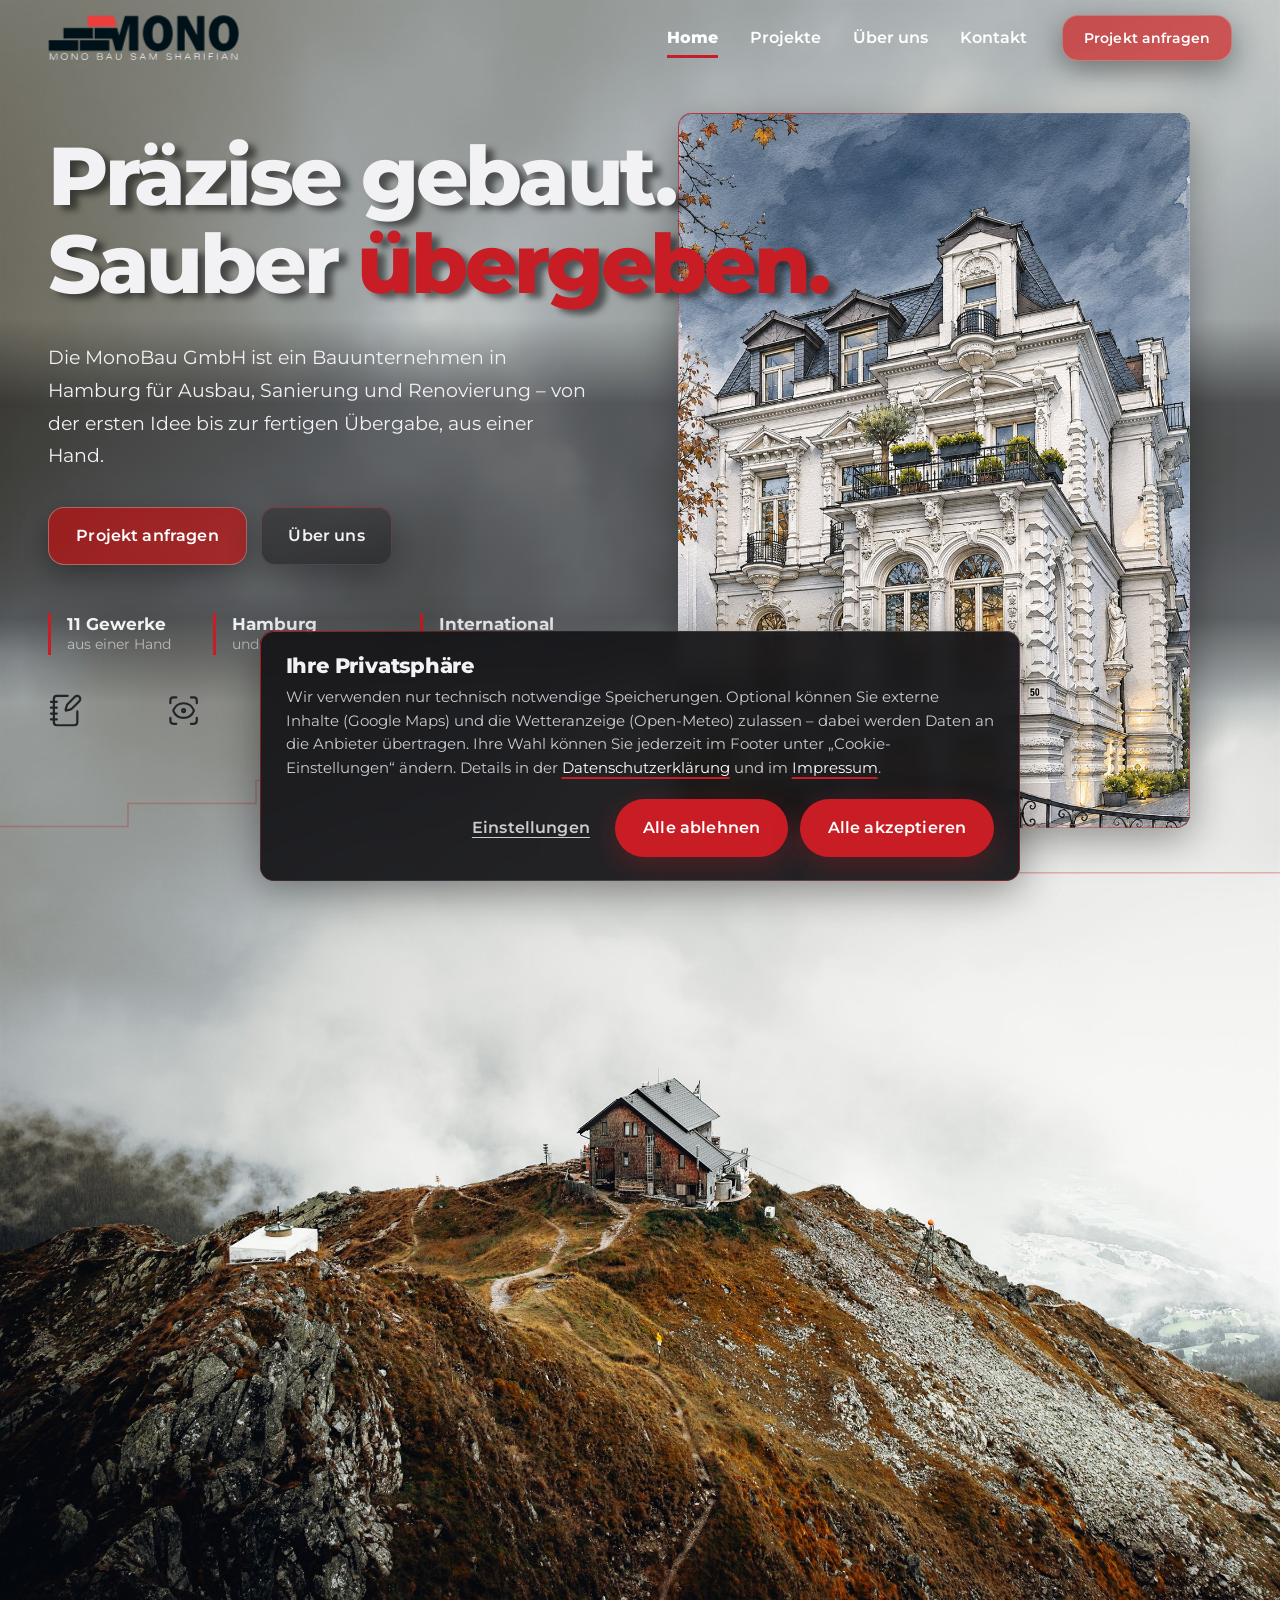
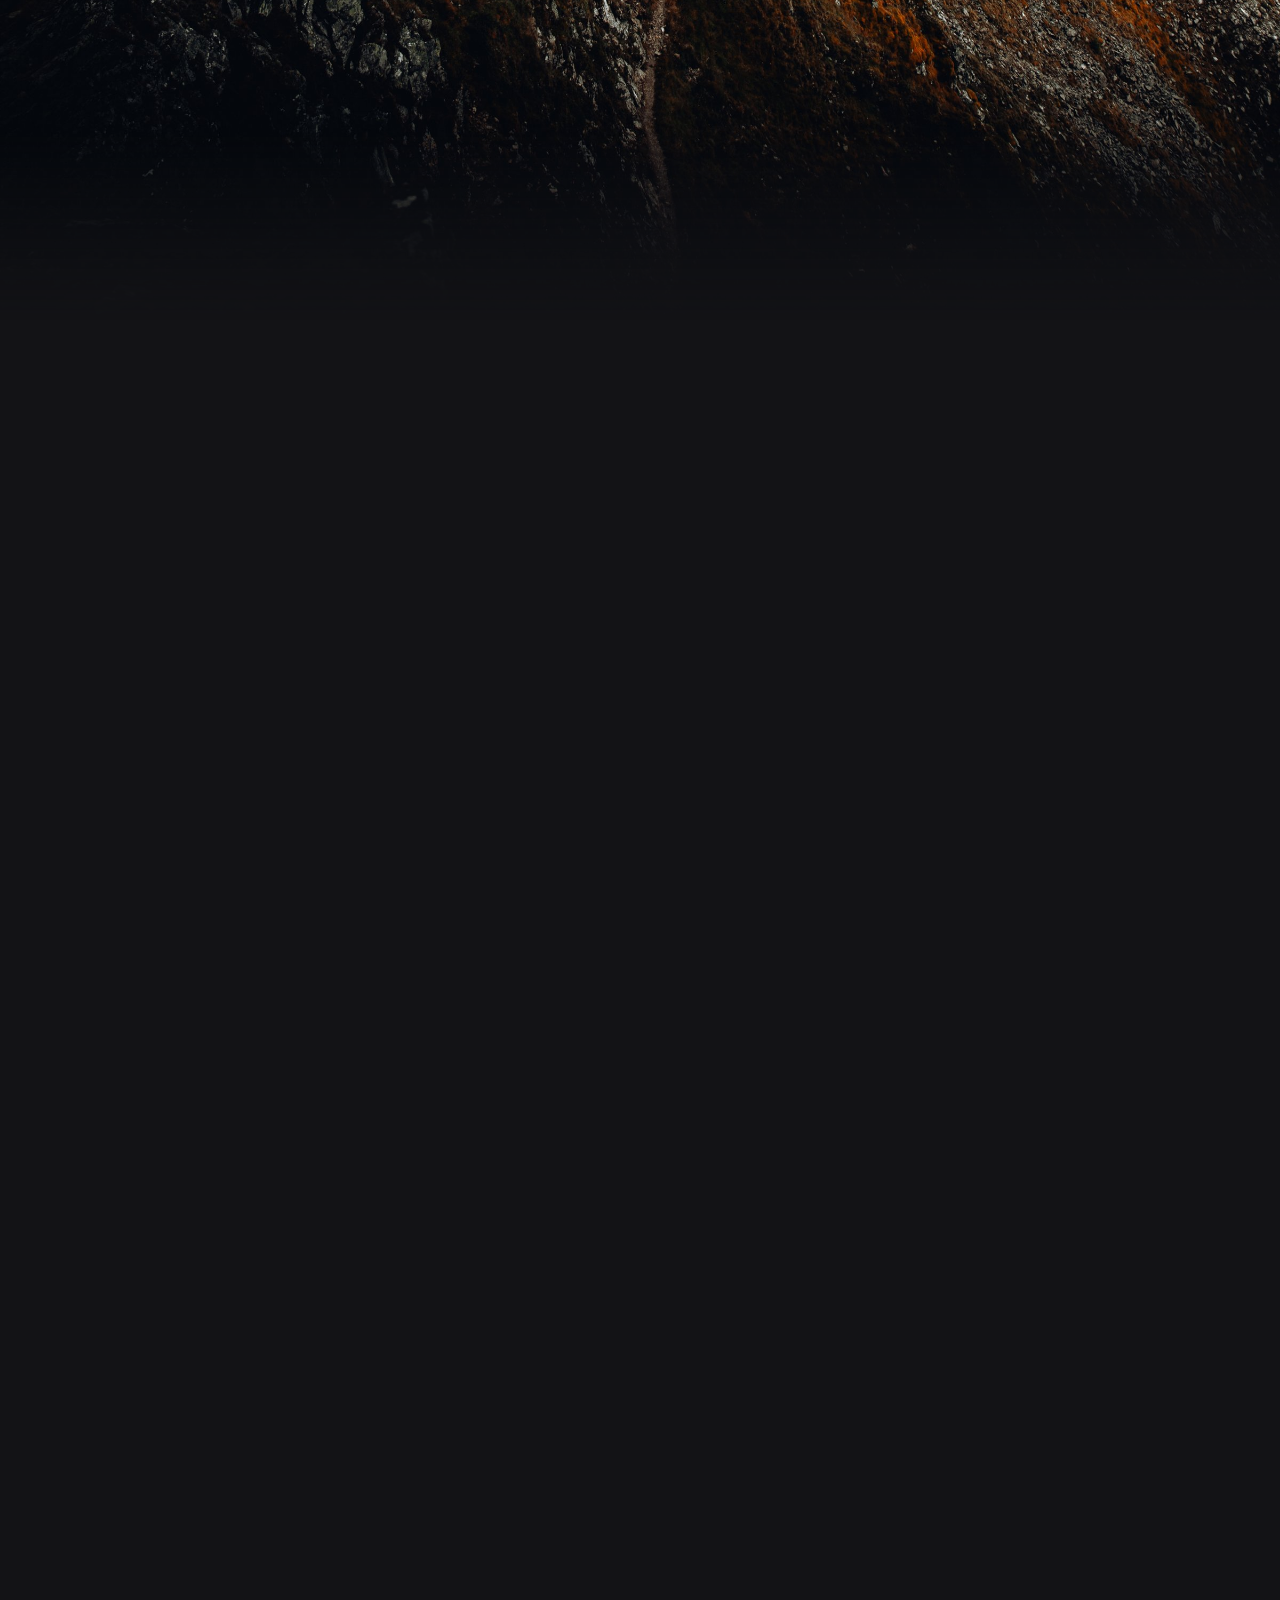
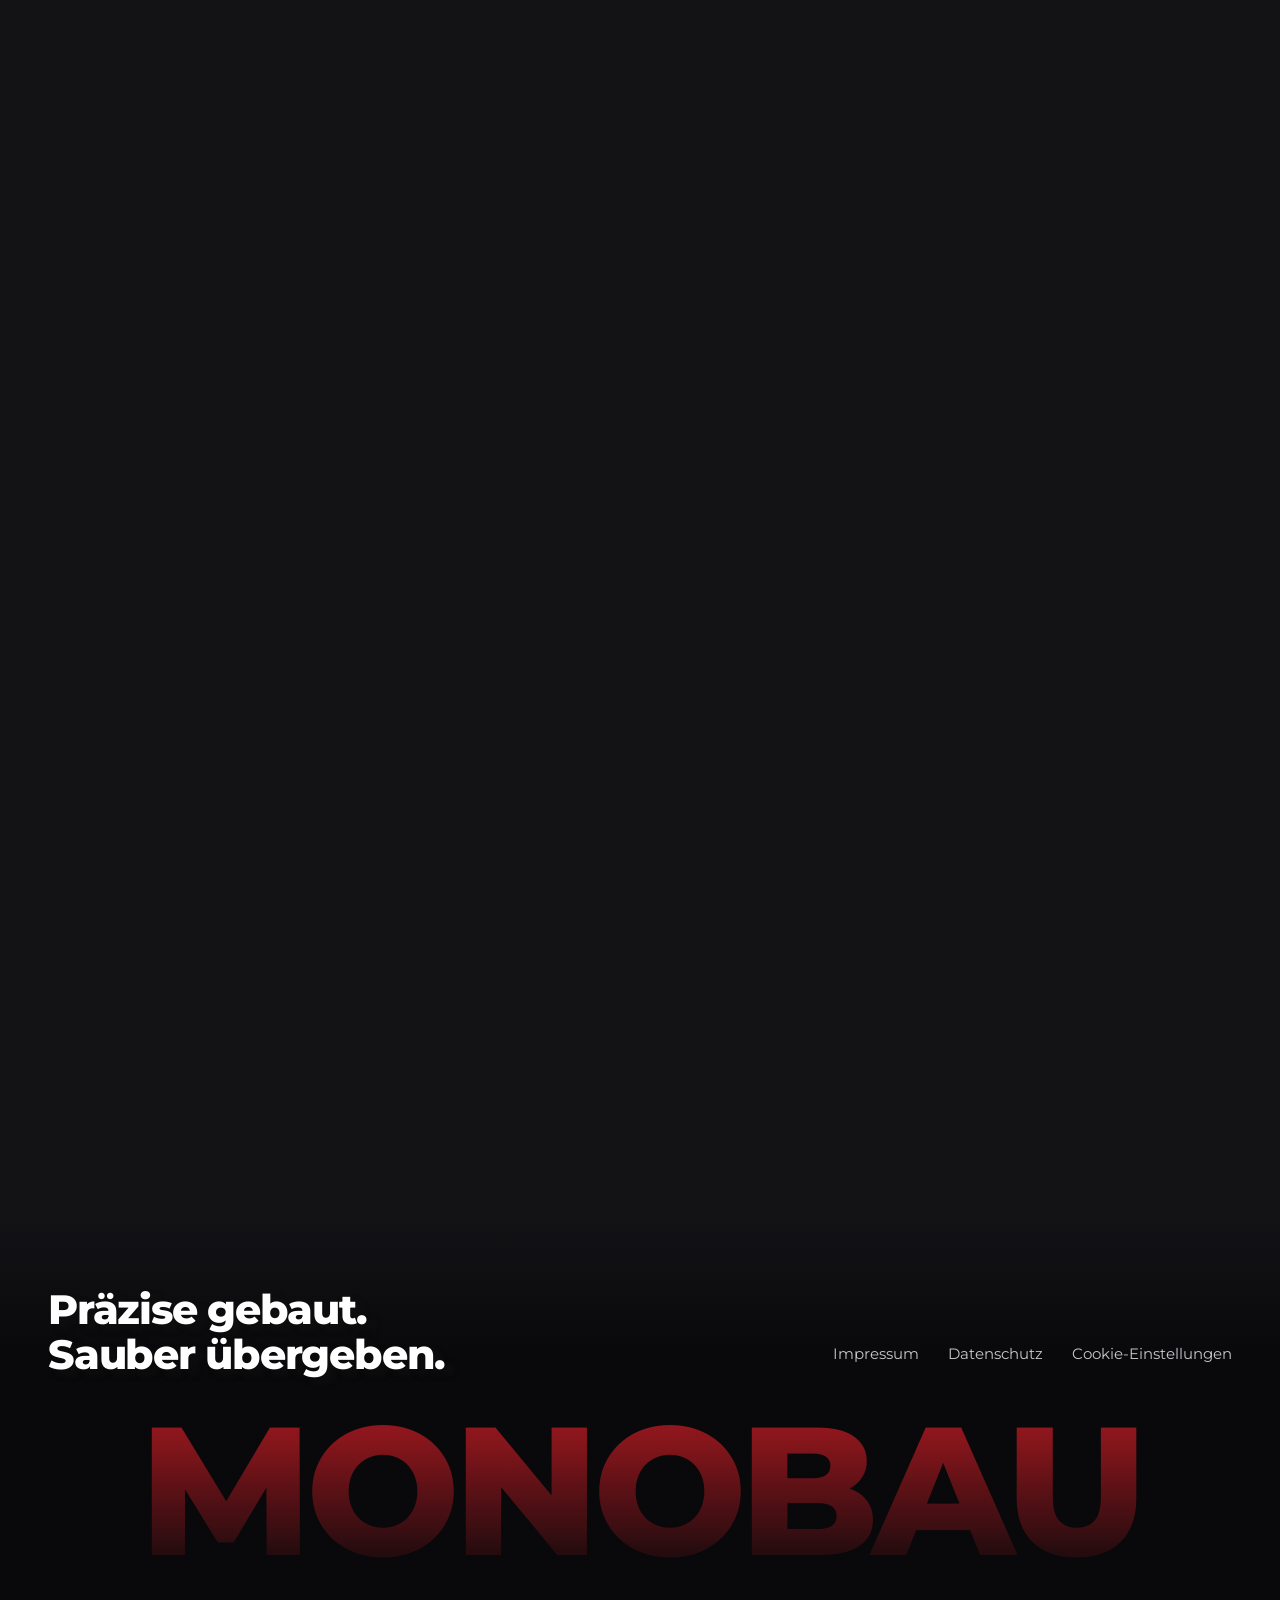
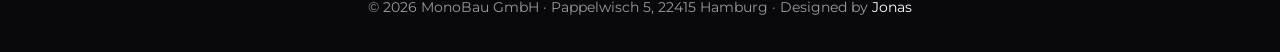
==== index.html @ 2325cc1b "Rebuild as one-page site, Hetzner deployment, working contact form, legal texts - New one-page desig" ====
<!DOCTYPE html>
<html lang="de">

<head>
  <meta charset="UTF-8">
  <meta name="viewport" content="width=device-width, initial-scale=1">
  <meta http-equiv="Content-Security-Policy" content="default-src 'none'; script-src 'self'; style-src 'self'; img-src 'self' data:; font-src 'self'; connect-src 'self' https://api.open-meteo.com; frame-src https://www.google.com https://maps.google.com; form-action 'self'; base-uri 'self'; object-src 'none'; manifest-src 'self'">
  <meta name="referrer" content="strict-origin-when-cross-origin">
  <meta name="color-scheme" content="dark">
  <meta name="theme-color" content="#131316">

  <title>MonoBau GmbH Hamburg – Ausbau, Sanierung &amp; Renovierung</title>
  <meta name="description" content="MonoBau GmbH aus Hamburg: Ausbau, Sanierung und Renovierung aus einer Hand – von der ersten Idee bis zur fertigen Übergabe. Projekte in Hamburg, deutschlandweit und im Ausland.">
  <link rel="canonical" href="https://www.monobau.eu/">
  <meta name="robots" content="index, follow">

  <meta property="og:type" content="website">
  <meta property="og:locale" content="de_DE">
  <meta property="og:site_name" content="MonoBau GmbH">
  <meta property="og:title" content="MonoBau GmbH Hamburg – Präzise gebaut. Sauber übergeben.">
  <meta property="og:description" content="Ausbau, Sanierung und Renovierung in Hamburg und deutschlandweit – aus einer Hand.">
  <meta property="og:url" content="https://www.monobau.eu/">
  <meta property="og:image" content="https://www.monobau.eu/images/og-image.jpg">
  <meta property="og:image:width" content="1200">
  <meta property="og:image:height" content="630">
  <meta property="og:image:alt" content="Berghütte auf einem Grat im Nebel">
  <meta name="twitter:card" content="summary_large_image">

  <link rel="icon" href="favicon.svg" type="image/svg+xml">
  <link rel="apple-touch-icon" href="apple-touch-icon.png">
  <link rel="preload" href="images/background-mountain.jpg" as="image" media="(min-width: 641px)" fetchpriority="high">
  <link rel="preload" href="images/background-mountain-m.jpg" as="image" media="(max-width: 640px)" fetchpriority="high">
  <link rel="preload" href="fonts/montserrat-latin.woff2" as="font" type="font/woff2" crossorigin>
  <link rel="stylesheet" href="style.css?v=20261155">
  <script src="boot.js"></script>

  <script type="application/ld+json">
  {
    "@context": "https://schema.org",
    "@type": "GeneralContractor",
    "name": "MonoBau GmbH",
    "url": "https://www.monobau.eu/",
    "image": "https://www.monobau.eu/images/og-image.jpg",
    "telephone": "+494058969540",
    "email": "info@monobau.eu",
    "legalName": "MonoBau GmbH",
    "founder": { "@type": "Person", "name": "Amir Hossein Sharifian" },
    "address": {
      "@type": "PostalAddress",
      "streetAddress": "Pappelwisch 5",
      "postalCode": "22415",
      "addressLocality": "Hamburg",
      "addressCountry": "DE"
    },
    "areaServed": ["Hamburg", "Deutschland"]
  }
  </script>
</head>

<body id="top">
  <a class="skip-link" href="#inhalt">Zum Inhalt springen</a>

  <div class="background" aria-hidden="true"></div>
  <div class="scroll-progress" aria-hidden="true"><span></span></div>

  <!-- ============ Kopfzeile ============ -->
  <header class="site-header">
    <div class="header-inner">
      <a class="brand" href="#top" aria-label="MonoBau – zum Seitenanfang">
        <svg class="brand-mark" viewBox="0 0 900 217" aria-hidden="true">
          <path class="b-ink" fill-rule="evenodd" d="M509.39 2.2C517.64 1.59 526.45 2.07 534.45 4.27C579.18 16.6 591.73 75.01 581.14 114.64C576.15 133.3 565.74 151.99 548.37 161.72C538.25 167.4 526.87 169.36 515.35 169.7C482.51 170.66 460.91 149.8 450.74 120.31C434.59 73.49 452.33 6.46 509.39 2.2ZM818.38 2.2C827.65 1.54 837.71 2.16 846.56 5.19C887.19 19.05 899.46 71.37 891.29 109.22C886.83 129.87 876.48 150.94 857.37 161.7C847.26 167.39 835.87 169.36 824.36 169.7C792.29 170.64 769.3 150.07 759.8 120.63C747.12 81.33 755.37 22.62 799.12 6.25C805.21 3.97 811.89 2.65 818.38 2.2ZM422.82 4.43C422.82 58.69 422.82 112.96 422.82 167.23C408.62 167.23 394.42 167.23 380.22 167.23C379.14 157.37 380.09 146.89 380.09 136.96C380.09 117.06 380.09 97.15 380.09 77.25C380.09 69.32 380.09 61.39 380.09 53.45C380.09 50.8 380.91 46.4 379.4 44.22C368.11 85.22 356.81 126.23 345.52 167.24C335.84 167.24 326.15 167.24 316.47 167.24C311.23 148.36 305.98 129.48 300.74 110.6C273.13 110.6 245.52 110.6 217.92 110.6C217.92 94.11 217.92 77.62 217.92 61.14C253.19 61.14 288.46 61.14 323.73 61.14C326.96 72.84 330.19 84.54 333.42 96.25C342.42 65.64 351.43 35.03 360.44 4.43C381.23 4.43 402.03 4.43 422.82 4.43ZM698.66 93.91C698.66 64.08 698.66 34.26 698.66 4.43C710.02 4.43 721.39 4.43 732.75 4.43C732.75 58.7 732.75 112.96 732.75 167.23C720.66 167.23 708.57 167.23 696.48 167.23C677.79 132.7 659.1 98.16 640.42 63.63C640.42 98.16 640.42 132.7 640.42 167.23C629.03 167.23 617.65 167.23 606.26 167.23C606.26 113.13 606.26 59.03 606.26 4.93C609.39 3.7 613.67 4.41 617.01 4.41C624.54 4.41 632.07 4.41 639.6 4.41C642.16 4.41 648.37 3.27 650.43 4.88C652.13 6.21 653.17 9.75 654.18 11.64C657.17 17.24 660.21 22.83 663.19 28.43C670.98 43.07 678.89 57.64 686.77 72.23C690.53 79.22 693.69 87.78 698.66 93.91ZM510.94 38.06C499.19 39.74 493.98 51.75 491.7 61.91C490.65 66.6 490.17 71.25 489.73 76.04C487.92 96.03 489.27 136.32 518.18 133.94C529.92 132.98 536.1 120.93 538.24 110.76C539.25 105.96 540.01 101.11 540.2 96.21C541.01 76.11 541.94 33.62 510.94 38.06ZM819.64 38.1C808.35 40.02 802.9 51.48 800.74 61.51C799.7 66.35 799.02 71.09 798.77 76.04C797.78 96.04 797.4 136.49 827.19 133.94C838.84 132.94 845.24 120.94 847.2 110.74C848.11 106.05 848.92 101.39 849.13 96.62C849.31 92.86 849.6 89.09 849.56 85.32C849.35 66.54 846.58 33.5 819.64 38.1ZM210.53 61.14C210.53 77.4 210.53 93.66 210.53 109.93C208.08 111.37 203.92 110.59 201.1 110.59C193.57 110.59 186.04 110.59 178.51 110.59C152.96 110.59 127.41 110.59 101.86 110.59C95 110.59 88.14 110.59 81.29 110.59C78.57 110.59 74.72 111.31 72.34 109.93C72.34 93.66 72.34 77.4 72.34 61.14C118.41 61.14 164.47 61.14 210.53 61.14ZM141.88 117.86C141.88 134.32 141.88 150.78 141.88 167.24C95.81 167.24 49.74 167.24 3.67 167.24C3.67 150.78 3.67 134.32 3.67 117.86C49.74 117.86 95.81 117.86 141.88 117.86ZM287.22 117.85C287.22 134.32 287.22 150.78 287.22 167.25C241.17 167.25 195.12 167.25 149.07 167.25C149.07 150.78 149.07 134.32 149.07 117.85C195.12 117.85 241.17 117.85 287.22 117.85Z" />
          <path class="b-red" fill-rule="evenodd" d="M308.65 5.04C313.07 21.36 317.49 37.67 321.91 53.99C276.51 53.99 231.11 53.99 185.71 53.99C185.71 37.55 185.71 21.11 185.71 4.67C192.69 2.98 207.4 4.33 215.22 4.33C235.79 4.33 256.36 4.33 276.94 4.33C284.33 4.33 291.73 4.33 299.13 4.33C301.98 4.33 306.15 3.54 308.65 5.04Z" />
          <path class="b-sub" fill-rule="evenodd" d="M75.3 178.9C80.85 178.77 86.54 180.21 89.69 185.22C95 193.65 91.81 207.84 81.07 209.97C75.08 211.16 68.35 210.15 64.16 205.49C55.39 195.75 62.49 179.2 75.3 178.9ZM170.51 178.9C175.36 178.77 180.41 179.7 183.76 183.54C190.86 191.67 187.65 207.41 176.5 209.96C170.5 211.33 162.99 210.07 159.09 205C151.35 194.92 157.62 179.25 170.51 178.9ZM411.7 187.89C410.89 187.89 410.08 187.89 409.27 187.89C406.22 178.46 391.3 180.56 392.01 187.79C392.32 190.94 396.24 191.76 398.77 192.09C404.99 192.88 415.95 194.83 412.72 203.9C408.99 214.37 386.01 211.68 388.28 199.94C391.6 198.9 391.49 203.9 393.93 205.74C398.07 208.86 408.02 208.52 409.74 202.63C410.88 198.71 407.34 197.38 404.43 196.4C399.42 194.7 389.14 196.03 389.04 188.21C389.01 186.34 389.24 184.7 390.25 183.09C394.72 175.95 413.58 177.99 411.7 187.89ZM577.87 187.86C577.07 187.86 576.26 187.86 575.46 187.86C574.48 185.34 573.83 183.33 571.06 182.26C567.09 180.72 558.04 181.56 558.2 187.38C558.29 190.72 562.32 191.79 564.98 192.11C571.58 192.92 582.8 194.91 578.78 204.63C574.81 214.22 552.19 211.47 554.48 199.78C555.15 199.78 555.83 199.78 556.5 199.78C558.16 201.43 557.98 204.14 560.18 205.71C563.97 208.4 574.88 208.9 575.96 202.69C577.74 192.49 558.48 198.8 555.75 189.9C555.11 187.79 555.18 185.92 556.06 183.85C559.56 175.59 580.4 177.97 577.87 187.86ZM8.03 179.81C9.59 179.81 11.15 179.81 12.71 179.81C17.01 188.55 21.31 197.29 25.62 206.03C29.92 197.31 34.22 188.59 38.53 179.87C39.87 179.87 41.21 179.87 42.56 179.87C43.26 187.36 42.67 195.18 42.67 202.71C42.67 205.19 43.81 209.35 40.54 209.62C39.04 208.06 39.74 204.76 39.76 202.71C39.79 198.51 41.08 187 39.43 183.75C36.14 187.37 32.6 197.85 30.22 202.72C29.37 204.47 28.49 208.66 26.56 209.5C23.44 210.86 22.1 206.66 21.14 204.61C17.91 197.77 14.66 190.87 11.5 183.97C10.06 185.25 10.84 189.06 10.86 191.01C10.93 196.86 11.93 203.76 10.69 209.46C9.8 209.46 8.92 209.46 8.03 209.46C8.03 199.58 8.03 189.69 8.03 179.81ZM110.04 179.98C115.05 179.29 116.67 182.96 119.38 186.6C124.09 192.92 128.93 200.21 134.54 205.73C134.81 197.11 135.07 188.5 135.34 179.88C136.2 179.88 137.06 179.88 137.92 179.88C137.92 189.64 137.92 199.4 137.92 209.17C133.07 210.75 131.54 206.46 128.94 203.24C123.73 196.79 119.08 189.74 113.56 183.56C113.29 192.2 113.02 200.83 112.75 209.47C111.85 209.47 110.94 209.47 110.04 209.47C110.04 199.64 110.04 189.81 110.04 179.98ZM231.08 180.02C235.26 179.32 246.86 178.74 250.64 180.36C256.31 182.8 256.61 190.36 251.32 193.43C252.42 194.44 253.96 195.05 254.88 196.33C257.73 200.33 256.03 207 251.38 208.78C247.3 210.34 235.15 210.46 231.08 209.17C231.08 199.45 231.08 189.74 231.08 180.02ZM288.64 179.96C292.88 189.7 297.12 199.43 301.37 209.17C297.96 210.99 295.7 202.55 294.52 200.14C289.2 200.14 283.87 200.14 278.55 200.14C277.09 202.8 275.49 210.39 271.69 209.38C271.32 206.97 273.78 203.69 274.78 201.49C278.07 194.32 281.23 187.11 284.6 179.96C285.95 179.96 287.29 179.96 288.64 179.96ZM318.09 179.96C318.89 179.96 319.7 179.96 320.51 179.96C322.25 189.74 315.3 208.46 331.4 207.63C342.89 207.04 340.84 195.45 340.84 186.98C340.84 184.82 340.19 181.51 341.48 179.77C345.28 180.02 343.81 185.98 343.81 189C343.81 196.43 345.25 208.2 335.35 209.99C328.84 211.17 320.68 210.16 318.22 203.12C316.99 199.58 317.8 194.71 317.8 191.01C317.8 187.56 317.13 183.27 318.09 179.96ZM445.56 180.03C449.52 186.35 452.21 194.15 455.16 201.01C456.23 203.48 458.92 206.95 458.47 209.58C454.37 209.72 453.44 203.13 451.61 200.15C446.23 200.15 440.86 200.15 435.48 200.15C434.44 202.74 432.54 210.46 429.02 209.34C428.57 206.9 430.92 203.99 431.86 201.75C433.96 196.72 436.46 191.81 438.74 186.85C439.59 184.99 440.31 181.64 441.9 180.28C442.92 179.41 444.36 179.79 445.56 180.03ZM480.26 179.92C484.42 188.59 488.59 197.26 492.76 205.94C496.97 197.24 501.17 188.54 505.38 179.84C506.91 179.84 508.44 179.84 509.97 179.84C509.97 189.72 509.97 199.59 509.97 209.46C509.08 209.46 508.18 209.46 507.28 209.46C507.01 200.89 506.75 192.31 506.48 183.74C502.44 192.34 498.41 200.94 494.37 209.54C493.43 209.54 492.49 209.54 491.55 209.54C487.22 200.95 482.88 192.35 478.55 183.75C476.86 186.64 478.13 198.75 478.17 202.71C478.2 204.77 478.95 208.04 477.43 209.62C474.18 209.33 475.32 205.17 475.32 202.71C475.32 195.18 474.77 187.41 475.41 179.92C477.03 179.92 478.64 179.92 480.26 179.92ZM600.31 180.12C600.31 184.15 600.31 188.19 600.31 192.22C606.86 192.22 613.41 192.22 619.96 192.22C619.96 188.1 619.96 183.99 619.96 179.87C620.96 179.87 621.96 179.87 622.95 179.87C622.95 189.75 622.95 199.64 622.95 209.52C622.17 209.52 621.39 209.52 620.6 209.52C618.79 207 620.3 198.69 619.75 195.16C613.39 195.16 607.02 195.16 600.66 195.16C599.78 198.42 601.54 207.71 599.43 209.57C596.42 209.59 597.46 205.21 597.46 203.12C597.46 199.26 596.56 183.07 597.49 180.58C597.94 179.38 599.46 179.93 600.31 180.12ZM653.32 179.83C654.39 179.83 655.47 179.83 656.54 179.83C660.24 186.56 663.13 193.94 666.19 200.97C667.28 203.49 669.87 206.84 669.5 209.57C665.31 209.78 664.66 203.01 662.6 200.15C657.22 200.15 651.84 200.15 646.46 200.15C645.62 202.7 643.45 210.7 640 209.26C639.61 206.86 641.96 204 642.88 201.79C645.17 196.26 649.86 184.13 653.32 179.83ZM707.76 195.45C711.29 197.83 712.66 205.32 711.81 209.52C711 209.52 710.2 209.52 709.39 209.52C707.99 206.38 709.18 202.24 707.73 199.32C706.13 196.11 693.08 196.26 690.03 197.26C689.18 200.31 691.71 209.26 687.61 209.62C686.03 208.03 686.79 204.43 686.79 202.31C686.79 196.91 685.58 184.68 687.04 180.12C689.55 179.19 692.98 179.74 695.67 179.74C701.94 179.74 711.2 178.88 711.81 187.38C712.15 192.13 709.1 192.35 707.76 195.45ZM733.57 180.01C733.57 189.82 733.57 199.63 733.57 209.44C732.55 209.44 731.52 209.44 730.5 209.44C730.5 199.63 730.5 189.82 730.5 180.01C731.52 180.01 732.55 180.01 733.57 180.01ZM775.39 180.52C775.07 183.04 772.79 182.39 770.71 182.39C766 182.39 760.81 181.79 756.19 182.65C756.19 185.98 756.19 189.3 756.19 192.63C761.84 192.89 767.49 193.15 773.14 193.41C773.14 194.09 773.14 194.77 773.14 195.45C767.52 195.72 761.91 195.99 756.29 196.26C755.59 199.92 757.73 206.51 755.48 209.49C754.71 209.49 753.94 209.49 753.16 209.49C753.16 199.7 753.16 189.91 753.16 180.12C758.25 178.92 764.27 179.74 769.5 179.74C771.41 179.74 773.89 179.24 775.39 180.52ZM792.96 179.85C793.96 179.85 794.97 179.85 795.97 179.85C795.97 189.73 795.97 199.61 795.97 209.5C794.97 209.5 793.96 209.5 792.96 209.5C792.96 199.61 792.96 189.73 792.96 179.85ZM829.61 180.09C832.93 186.99 836.12 194.01 839.16 201.04C840.21 203.48 842.86 206.88 842.51 209.5C838.64 210 837.13 203.07 835.66 200.15C830.28 200.15 824.9 200.15 819.52 200.15C818.51 202.78 816.51 210.24 813.07 209.41C812.52 207.09 814.74 204.07 815.74 201.95C818.42 196.29 820.83 190.44 823.62 184.84C825.18 181.74 825.39 179.06 829.61 180.09ZM883.66 205.38C885.35 202.83 884.17 189.54 884.17 185.77C884.17 183.11 883.12 179.19 886.89 180.07C888.36 184.66 887.17 196.53 887.17 201.9C887.17 204.25 887.78 207.53 886.56 209.57C882.38 209.91 880.85 206.61 878.59 203.58C875.21 199.04 871.5 194.73 868.15 190.15C866.77 188.26 865.05 185.1 863.09 183.96C862.02 185.06 862.54 187.74 862.54 189.4C862.54 194.11 862.54 198.81 862.54 203.52C862.54 205.57 863.52 210.14 860.26 209.44C858.99 207.68 859.64 204.44 859.64 202.31C859.64 197.45 858.46 183.93 859.94 180.12C864.3 178.73 865.75 182.88 868.14 185.74C873.46 192.1 877.93 199.4 883.66 205.38ZM75.31 181.76C58.51 182.74 60.25 208.99 77.24 207.63C93.97 206.29 92.81 180.73 75.31 181.76ZM170.51 181.76C153.77 182.79 155.51 208.86 172.45 207.63C189.17 206.42 188.15 180.68 170.51 181.76ZM234.16 192.18C238.88 192.36 252.03 194.67 252.02 187.38C252.02 180.6 238.69 182.03 234.16 182.56C234.16 185.76 234.16 188.97 234.16 192.18ZM689.8 193.79C694.8 194.92 708.83 195.73 708.83 188.19C708.82 180.56 694.88 181.97 689.8 182.54C689.8 186.29 689.8 190.04 689.8 193.79ZM286.62 182.93C284.47 187.6 282.32 192.28 280.17 196.95C281.91 197.61 291.76 197.63 293.04 196.66C290.9 192.08 288.76 187.51 286.62 182.93ZM443.55 182.9C441.49 187.67 439.43 192.43 437.37 197.2C441.58 197.2 445.79 197.2 450 197.2C447.85 192.43 445.7 187.67 443.55 182.9ZM654.53 182.93C652.49 187.68 650.45 192.43 648.42 197.19C652.63 197.19 656.84 197.19 661.05 197.19C660.77 194.79 656.36 184.18 654.53 182.93ZM834.04 196.86C831.88 192.22 829.72 187.58 827.56 182.94C825.41 187.52 823.27 192.09 821.13 196.66C822.62 197.67 832.19 197.63 834.04 196.86ZM234.14 206.73C239.14 207.15 252.8 209.12 253.03 201.5C253.29 193.21 239.71 194.17 234.14 195.45C234.14 199.21 234.14 202.97 234.14 206.73Z" />
        </svg>
      </a>

      <nav class="nav" id="nav" aria-label="Hauptnavigation">
        <ul>
          <li><a href="#top"><svg xmlns="http://www.w3.org/2000/svg" class="nav-ico" width="24" height="24" viewBox="0 0 24 24" fill="none" aria-hidden="true"><path d="M12 17V13" stroke="currentColor" stroke-width="1.5" stroke-linecap="round" stroke-linejoin="round"></path><path d="M2 8L11.7317 3.13416C11.9006 3.04971 12.0994 3.0497 12.2683 3.13416L22 8" stroke="currentColor" stroke-width="1.5" stroke-linecap="round" stroke-linejoin="round"></path><path d="M20 11V19C20 20.1046 19.1046 21 18 21H6C4.89543 21 4 20.1046 4 19V11" stroke="currentColor" stroke-width="1.5" stroke-linecap="round" stroke-linejoin="round"></path></svg><span class="nav-label">Home</span></a></li>
          <li><a href="#projekte"><svg xmlns="http://www.w3.org/2000/svg" class="nav-ico" width="24" height="24" viewBox="0 0 24 24" fill="none" aria-hidden="true"><path d="M8 7H4C2.89543 7 2 7.89543 2 9V19C2 20.1046 2.89543 21 4 21H20C21.1046 21 22 20.1046 22 19V9C22 7.89543 21.1046 7 20 7H16M8 7V3.6C8 3.26863 8.26863 3 8.6 3H15.4C15.7314 3 16 3.26863 16 3.6V7M8 7H16" stroke="currentColor" stroke-width="1.5"></path></svg><span class="nav-label">Projekte</span></a></li>
          <li><a href="#ueber-uns"><svg xmlns="http://www.w3.org/2000/svg" class="nav-ico" width="24" height="24" viewBox="0 0 24 24" fill="none" aria-hidden="true"><path d="M7 18V17C7 14.2386 9.23858 12 12 12V12C14.7614 12 17 14.2386 17 17V18" stroke="currentColor" stroke-width="1.5" stroke-linecap="round"></path><path d="M12 12C13.6569 12 15 10.6569 15 9C15 7.34315 13.6569 6 12 6C10.3431 6 9 7.34315 9 9C9 10.6569 10.3431 12 12 12Z" stroke="currentColor" stroke-width="1.5" stroke-linecap="round" stroke-linejoin="round"></path><path d="M21 3.6V20.4C21 20.7314 20.7314 21 20.4 21H3.6C3.26863 21 3 20.7314 3 20.4V3.6C3 3.26863 3.26863 3 3.6 3H20.4C20.7314 3 21 3.26863 21 3.6Z" stroke="currentColor" stroke-width="1.5" stroke-linecap="round" stroke-linejoin="round"></path></svg><span class="nav-label">Über uns</span></a></li>
          <li><a href="#kontakt"><svg xmlns="http://www.w3.org/2000/svg" class="nav-ico" width="24" height="24" viewBox="0 0 24 24" fill="none" aria-hidden="true"><path d="M9 9L13.5 12L18 9" stroke="currentColor" stroke-width="1.5" stroke-linecap="round" stroke-linejoin="round"></path><path d="M3 13.5H5" stroke="currentColor" stroke-width="1.5" stroke-linecap="round" stroke-linejoin="round"></path><path d="M1 10.5H5" stroke="currentColor" stroke-width="1.5" stroke-linecap="round" stroke-linejoin="round"></path><path d="M5 7.5V7C5 5.89543 5.89543 5 7 5H20C21.1046 5 22 5.89543 22 7V17C22 18.1046 21.1046 19 20 19H7C5.89543 19 5 18.1046 5 17V16.5" stroke="currentColor" stroke-width="1.5" stroke-linecap="round"></path></svg><span class="nav-label">Kontakt</span></a></li>
        </ul>
        <a class="btn btn-red-glass glass nav-cta" href="#kontakt">Projekt anfragen</a>
      </nav>

      <button class="nav-toggle" type="button" aria-expanded="false" aria-controls="nav" aria-label="Menü öffnen">
        <span></span><span></span><span></span>
      </button>
    </div>
  </header>

  <main id="inhalt">

    <!-- ============ Hero ============ -->
    <section class="hero" aria-labelledby="hero-title">
      <div class="container hero-grid">
        <div class="hero-copy">
          <h1 id="hero-title">
            <span class="h-line"><span class="h-word">Präzise gebaut.</span></span>
            <span class="h-line"><span class="h-word">Sauber <em>übergeben.</em></span></span>
          </h1>
          <div class="hero-sub">
          <p class="hero-lead">
            Die MonoBau GmbH ist ein Bauunternehmen in Hamburg für Ausbau, Sanierung und Renovierung –
            von der ersten Idee bis zur fertigen Übergabe, aus einer Hand.
          </p>
          <div class="hero-actions">
            <a class="btn btn-red-glass btn-rect glass" href="#kontakt">Projekt anfragen</a>
            <a class="btn btn-box glass" href="#ueber-uns">Über uns</a>
          </div>
          <div class="hero-meta">
          <ul class="hero-facts">
            <li><strong>11 Gewerke</strong><span>aus einer Hand</span></li>
            <li><strong>Hamburg</strong><span>und deutschlandweit</span></li>
            <li><strong>International</strong><span>auch im Ausland</span></li>
          </ul>
          <ul class="hero-icons" aria-hidden="true">
            <li><svg xmlns="http://www.w3.org/2000/svg" width="24" height="24" viewBox="0 0 24 24" fill="none" stroke="currentColor" stroke-width="2" stroke-linecap="round" stroke-linejoin="round"><path d="M13.4 2H6a2 2 0 0 0-2 2v16a2 2 0 0 0 2 2h12a2 2 0 0 0 2-2v-7.4"/><path d="M2 6h4"/><path d="M2 10h4"/><path d="M2 14h4"/><path d="M2 18h4"/><path d="M21.378 5.626a1 1 0 1 0-3.004-3.004l-5.01 5.012a2 2 0 0 0-.506.854l-.837 2.87a.5.5 0 0 0 .62.62l2.87-.837a2 2 0 0 0 .854-.506z"/></svg></li>
            <li><svg xmlns="http://www.w3.org/2000/svg" width="24" height="24" viewBox="0 0 24 24" fill="none" stroke="currentColor" stroke-width="2" stroke-linecap="round" stroke-linejoin="round"><path d="M3 7V5a2 2 0 0 1 2-2h2"/><path d="M17 3h2a2 2 0 0 1 2 2v2"/><path d="M21 17v2a2 2 0 0 1-2 2h-2"/><path d="M7 21H5a2 2 0 0 1-2-2v-2"/><circle cx="12" cy="12" r="1"/><path d="M18.944 12.33a1 1 0 0 0 0-.66 7.5 7.5 0 0 0-13.888 0 1 1 0 0 0 0 .66 7.5 7.5 0 0 0 13.888 0"/></svg></li>
            <li><svg xmlns="http://www.w3.org/2000/svg" width="24" height="24" viewBox="0 0 24 24" fill="none" stroke="currentColor" stroke-width="2" stroke-linecap="round" stroke-linejoin="round"><path d="M 19 3 L 5 3"/><path d="M 21 13 L 21 5"/><path d="M 21 5 A2 2 0 0 0 19 3"/><path d="M 3 19 A2 2 0 0 0 5 21"/><path d="M 3 5 L 3 19"/><path d="M 5 3 A2 2 0 0 0 3 5"/><path d="m16 19 2 2 4-4"/><path d="M16 2v3"/><path d="M3 9h18"/><path d="M5 21 L12.5 21"/><path d="M8 2v3"/></svg></li>
            <li><svg xmlns="http://www.w3.org/2000/svg" width="24" height="24" viewBox="0 0 24 24" fill="none" stroke="currentColor" stroke-width="2" stroke-linecap="round" stroke-linejoin="round"><path d="M17 21v-1a2 2 0 00-2-2H9a2 2 0 00-2 2v1"/><path d="M19 10h1a2 2 0 012 2v1"/><path d="M5 10H4a2 2 0 00-2 2v1"/><circle cx="12" cy="11" r="3"/><circle cx="18" cy="4" r="2"/><circle cx="6" cy="4" r="2"/></svg></li>
            <li><svg xmlns="http://www.w3.org/2000/svg" width="24" height="24" viewBox="0 0 24 24" fill="none" stroke="currentColor" stroke-width="2" stroke-linecap="round" stroke-linejoin="round"><path d="M15 15.003a1 1 0 0 1 1.517-.859l4.997 2.997a1 1 0 0 1 0 1.718l-4.997 2.997a1 1 0 0 1-1.517-.86z"/><path d="M21 12.17V5a2 2 0 0 0-2-2H5a2 2 0 0 0-2 2v14a2 2 0 0 0 2 2h6"/><path d="m6 21 5-5"/><circle cx="9" cy="9" r="2"/></svg></li>
          </ul>
          </div>
          </div>
          <!-- Handy/Tablet: Das Ablauf-Kaestchen wird per Skript hierher verschoben -->
          <div class="hero-flow-slot" id="hero-flow-slot"></div>
        </div>
      </div>

      <figure class="hero-photo glass">
        <picture>
        <source media="(max-width: 960px)" srcset="[data-uri]">
        <img src="images/hero-aquarell.jpg" width="901" height="1640" fetchpriority="high" decoding="async"
          alt="Aquarell einer Villa mit weißer Stuckfassade im Abendlicht, mit Balkon, Rundbogenfenstern, Schmiedetor und Herbstlaub">
        </picture>
      </figure>
      <!-- Bauprofil: Treppe des Logos als gezeichnete Linie -->
      <svg class="hero-profile" viewBox="0 0 1600 200" preserveAspectRatio="none" aria-hidden="true">
        <path class="profile-base" vector-effect="non-scaling-stroke" pathLength="100"
          d="M 0,100 L 160,100 L 160,60 L 320,60 L 320,20 L 480,20 L 530,180 L 580,20 L 660,20 L 660,180 L 1600,180" />
        <path class="profile-pulse" vector-effect="non-scaling-stroke" pathLength="100"
          d="M 0,100 L 160,100 L 160,60 L 320,60 L 320,20 L 480,20 L 530,180 L 580,20 L 660,20 L 660,180 L 1600,180" />
      </svg>
    </section>

    <!-- ============ Ablauf: Schritte erscheinen nacheinander ============ -->
    <section class="section ablauf" id="ablauf" aria-labelledby="ablauf-title">
      <div class="container">
        <h2 id="ablauf-title" class="sr-only">Unser Ablauf – vom ersten Stein bis zur Übergabe</h2>
        <div class="flow reveal" id="flow" role="group" aria-labelledby="ablauf-title">
          <ol class="flow-list" id="flow-list">
          <li class="flow-card glass"><h3>Planung und Gestaltung</h3><p>Individuelle Konzepte, exakt abgestimmt auf Ihre Wünsche.</p></li>
          <li class="flow-card glass"><h3>Genehmigungen und Formalitäten</h3><p>Wir übernehmen die komplette behördliche Abwicklung.</p></li>
          <li class="flow-card glass"><h3>Materialauswahl</h3><p>Hochwertige Materialien für nachhaltige Ergebnisse.</p></li>
          <li class="flow-card glass"><h3>Rohbau und Fundament</h3><p>Stabile Grundlagen für langlebige Bauwerke.</p></li>
          <li class="flow-card glass"><h3>Abdichtung</h3><p>Zuverlässiger Schutz vor Feuchtigkeit und Witterung.</p></li>
          <li class="flow-card glass"><h3>Dämmung</h3><p>Optimale Energieeffizienz für Ihr Zuhause.</p></li>
          <li class="flow-card glass"><h3>Fenster und Türen</h3><p>Präzise Montage für Sicherheit und Komfort.</p></li>
          <li class="flow-card glass"><h3>Elektrik und Sanitär</h3><p>Fachgerechte Installation nach aktuellen Standards.</p></li>
          <li class="flow-card glass"><h3>Heizung und Lüftung</h3><p>Effiziente Systeme für ein angenehmes Raumklima.</p></li>
          <li class="flow-card glass"><h3>Innenausbau</h3><p>Detailverliebte Umsetzung bis ins letzte Detail.</p></li>
          <li class="flow-card glass"><h3>Fassadengestaltung</h3><p>Eine Außenhülle, die zum Gebäude und zu Ihren Vorstellungen passt.</p></li>
          <li class="flow-card glass"><h3>Überwachung und Durchführung</h3><p>Sorgfältige Baubegleitung von Anfang bis Ende.</p></li>
          <li class="flow-card glass"><h3>Qualitätskontrolle</h3><p>Strenge Prüfung für höchste Ausführungsqualität.</p></li>
          <li class="flow-card glass"><h3>Übergabe und Nachbetreuung</h3><p>Gemeinsame Abnahme – und ein Ansprechpartner, auch danach.</p></li>
          </ol>
        </div>
      </div>
    </section>
    <!-- ============ Projekte: Galerie-Kästchen ============ -->
    <section class="section projekte" id="projekte" aria-labelledby="projekte-title">
      <div class="container projekte-grid">
        <div class="projekte-copy">
          <h2 id="projekte-title" class="reveal">Zuhause in Hamburg.<br>Unterwegs überall.</h2>
          <div class="scope reveal glass">
            <h3>Projekte deutschlandweit</h3>
            <p>Wir realisieren Bau- und Sanierungsprojekte in ganz Deutschland – zuverlässig, termingerecht und mit der gewohnten MonoBau-Qualität.</p>
          </div>
          <div class="scope reveal glass">
            <h3>Projekte im Ausland</h3>
            <p>Auch über die deutschen Landesgrenzen hinaus setzen wir anspruchsvolle Bauvorhaben für unsere internationalen Kunden um.</p>
          </div>
        </div>

        <div class="slider glass reveal" id="slider" role="region" aria-roledescription="Karussell" aria-label="Projektbilder">
          <div class="slides" id="slides">
          <figure class="slide is-active is-portrait" role="group" aria-roledescription="Bild" aria-label="1 von 12">
            <img src="projects/slides/hallerstrasse-01.jpg" data-src="projects/slides/hallerstrasse-01.jpg" width="720" height="1080" alt="Projekt Hallerstraße, Hamburg" decoding="async">
            <figcaption class="slide-cap glass">Hallerstraße, Hamburg</figcaption>
          </figure>
          <figure class="slide is-portrait" role="group" aria-roledescription="Bild" aria-label="2 von 12" aria-hidden="true">
            <img data-src="projects/slides/hallerstrasse-02.jpg" width="720" height="1080" alt="Projekt Hallerstraße, Hamburg" decoding="async">
            <figcaption class="slide-cap glass">Hallerstraße, Hamburg</figcaption>
          </figure>
          <figure class="slide" role="group" aria-roledescription="Bild" aria-label="3 von 12" aria-hidden="true">
            <img data-src="projects/slides/hallerstrasse-03.jpg" width="1120" height="745" alt="Projekt Hallerstraße, Hamburg" decoding="async">
            <figcaption class="slide-cap glass">Hallerstraße, Hamburg</figcaption>
          </figure>
          <figure class="slide" role="group" aria-roledescription="Bild" aria-label="4 von 12" aria-hidden="true">
            <img data-src="projects/slides/hallerstrasse-04.jpg" width="1120" height="747" alt="Projekt Hallerstraße, Hamburg" decoding="async">
            <figcaption class="slide-cap glass">Hallerstraße, Hamburg</figcaption>
          </figure>
          <figure class="slide" role="group" aria-roledescription="Bild" aria-label="5 von 12" aria-hidden="true">
            <img data-src="projects/slides/hallerstrasse-05.jpg" width="1120" height="747" alt="Projekt Hallerstraße, Hamburg" decoding="async">
            <figcaption class="slide-cap glass">Hallerstraße, Hamburg</figcaption>
          </figure>
          <figure class="slide is-portrait" role="group" aria-roledescription="Bild" aria-label="6 von 12" aria-hidden="true">
            <img data-src="projects/slides/hallerstrasse-06.jpg" width="720" height="1080" alt="Projekt Hallerstraße, Hamburg" decoding="async">
            <figcaption class="slide-cap glass">Hallerstraße, Hamburg</figcaption>
          </figure>
          <figure class="slide is-portrait" role="group" aria-roledescription="Bild" aria-label="7 von 12" aria-hidden="true">
            <img data-src="projects/slides/hallerstrasse-08.jpg" width="720" height="1080" alt="Projekt Hallerstraße, Hamburg" decoding="async">
            <figcaption class="slide-cap glass">Hallerstraße, Hamburg</figcaption>
          </figure>
          <figure class="slide" role="group" aria-roledescription="Bild" aria-label="8 von 12" aria-hidden="true">
            <img data-src="projects/slides/hallerstrasse-09.jpg" width="1120" height="747" alt="Projekt Hallerstraße, Hamburg" decoding="async">
            <figcaption class="slide-cap glass">Hallerstraße, Hamburg</figcaption>
          </figure>
          <figure class="slide" role="group" aria-roledescription="Bild" aria-label="9 von 12" aria-hidden="true">
            <img data-src="projects/slides/langenhorn-03.jpg" width="1120" height="747" alt="Projekt Langenhorner Chaussee, Hamburg" decoding="async">
            <figcaption class="slide-cap glass">Langenhorner Chaussee, Hamburg</figcaption>
          </figure>
          <figure class="slide" role="group" aria-roledescription="Bild" aria-label="10 von 12" aria-hidden="true">
            <img data-src="projects/slides/langenhorn-01.jpg" width="1120" height="747" alt="Projekt Langenhorner Chaussee, Hamburg" decoding="async">
            <figcaption class="slide-cap glass">Langenhorner Chaussee, Hamburg</figcaption>
          </figure>
          <figure class="slide" role="group" aria-roledescription="Bild" aria-label="11 von 12" aria-hidden="true">
            <img data-src="projects/slides/langenhorn-02.jpg" width="1120" height="747" alt="Projekt Langenhorner Chaussee, Hamburg" decoding="async">
            <figcaption class="slide-cap glass">Langenhorner Chaussee, Hamburg</figcaption>
          </figure>
          <figure class="slide" role="group" aria-roledescription="Bild" aria-label="12 von 12" aria-hidden="true">
            <img data-src="projects/slides/langenhorn-04.jpg" width="1120" height="747" alt="Projekt Langenhorner Chaussee, Hamburg" decoding="async">
            <figcaption class="slide-cap glass">Langenhorner Chaussee, Hamburg</figcaption>
          </figure>
          </div>

          <button type="button" class="slider-arrow slider-prev glass" id="slider-prev" aria-label="Vorheriges Bild">
            <svg viewBox="0 0 24 24" aria-hidden="true"><path d="m15 18-6-6 6-6" /></svg>
          </button>
          <button type="button" class="slider-arrow slider-next glass" id="slider-next" aria-label="Nächstes Bild">
            <svg viewBox="0 0 24 24" aria-hidden="true"><path d="m9 18 6-6-6-6" /></svg>
          </button>

          <div class="slider-progress" aria-hidden="true"><span id="slider-progress"></span></div>
        </div>
      </div>
    </section>

    <!-- ============ Über uns ============ -->
    <section class="section about" id="ueber-uns" aria-labelledby="about-title">
      <div class="container about-grid">
        <div class="about-copy">
          <h2 id="about-title" class="reveal">Zuverlässige Arbeit.<br>Echte Verantwortung.</h2>
          <p class="lead reveal">
            Wir sind ein Bauunternehmen aus Hamburg, das für zuverlässige Arbeit, durchdachte Planung und
            hochwertige handwerkliche Ausführung steht. Die MonoBau GmbH vereint ein Team aus erfahrenen
            Facharbeitern und Meistern, die jedes Projekt mit Präzision, sauberer Arbeitsweise und echter
            Verantwortung umsetzen.
          </p>
          <p class="reveal">
            Unsere Stärke liegt in einer klaren Struktur, vernünftigen Lösungen und einer Arbeitsweise, die
            sowohl fachlich als auch menschlich überzeugt. Wir begleiten unsere Kunden von der ersten Idee bis
            zur fertigen Umsetzung und legen dabei großen Wert auf Transparenz, Vertrauen und eine
            professionelle Zusammenarbeit.
          </p>
          <p class="reveal">
            Als Hamburger Unternehmen arbeiten wir sowohl in der Stadt als auch in der Umgebung und stehen für
            Ergebnisse, die lange halten und sichtbar Qualität zeigen.
          </p>

          <ul class="values" data-stagger>
            <li class="reveal glass"><strong>Präzision</strong><span>Maßgenau geplant, sauber ausgeführt.</span></li>
            <li class="reveal glass"><strong>Sauberkeit</strong><span>Eine Baustelle, die man gern betritt.</span></li>
            <li class="reveal glass"><strong>Verantwortung</strong><span>Ein Ansprechpartner von Anfang bis Ende.</span></li>
          </ul>
        </div>

        <figure class="about-portrait reveal">
          <div class="portrait-brick" aria-hidden="true"></div>
          <div class="portrait-frame glass">
            <img src="images/ueber-uns-bild.jpg" width="1000" height="1784" loading="lazy" decoding="async"
              alt="Mann meditiert allein in einer hohen, hellen Halle mit Lichtstreifen">
            <figcaption class="portrait-cap glass">
              <span>Geschäftsführer</span>
              <strong>Amir Hossein Sharifian</strong>
            </figcaption>
          </div>
        </figure>
      </div>
    </section>

    <!-- ============ Kontakt ============ -->
    <section class="section kontakt" id="kontakt" aria-labelledby="kontakt-title">
      <div class="container">
        <h2 id="kontakt-title" class="reveal">Erzählen Sie uns<br>von Ihrem Projekt.</h2>
        <p class="lead reveal">Wir freuen uns auf Ihre Nachricht und melden uns persönlich bei Ihnen.</p>

        <div class="kontakt-grid">
          <form class="contact-form glass reveal" id="contact-form" action="kontakt.php" method="post" novalidate>

            <div class="field-row">
              <div class="field">
                <label for="c-name">Name *</label>
                <input type="text" id="c-name" name="name" autocomplete="name" maxlength="80" required>
                <p class="field-error" id="err-name" role="alert"></p>
              </div>
              <div class="field">
                <label for="c-email">E-Mail *</label>
                <input type="email" id="c-email" name="email" autocomplete="email" maxlength="120" required>
                <p class="field-error" id="err-email" role="alert"></p>
              </div>
            </div>

            <div class="field">
              <label for="c-phone">Telefon <small>(optional)</small></label>
              <input type="tel" id="c-phone" name="phone" autocomplete="tel" maxlength="30">
            </div>

            <div class="field">
              <label for="c-message">Nachricht *</label>
              <textarea id="c-message" name="message" rows="5" maxlength="1200" required></textarea>
              <p class="field-error" id="err-message" role="alert"></p>
            </div>

            <!-- Honeypot gegen Spam-Bots: bleibt für Menschen unsichtbar -->
            <div class="hp" aria-hidden="true">
              <label for="c-website">Website</label>
              <input type="text" id="c-website" name="website" tabindex="-1" autocomplete="off">
            </div>

            <div class="field field-check">
              <input type="checkbox" id="c-privacy" name="privacy" required>
              <label for="c-privacy">
                Ich habe die <a href="datenschutz.html" target="_blank" rel="noopener">Datenschutzerklärung</a>
                gelesen und stimme der Verarbeitung meiner Angaben zur Bearbeitung meiner Anfrage zu. *
              </label>
              <p class="field-error" id="err-privacy" role="alert"></p>
            </div>

            <button type="submit" class="btn btn-solid btn-wide" id="form-submit">Nachricht senden</button>
            <p class="form-hint">Ihre Angaben werden verschlüsselt übertragen und nur zur Bearbeitung Ihrer Anfrage verwendet.</p>
            <p class="form-status" id="form-status" role="status" aria-live="polite"></p>
          </form>

          <aside class="contact-side">
            <div class="contact-card glass reveal">
              <h3>MonoBau GmbH</h3>
              <ul class="contact-list">
                <li>
                  <svg viewBox="0 0 24 24" aria-hidden="true"><path d="M20 10c0 4.993-5.539 10.193-7.399 11.799a1 1 0 0 1-1.202 0C9.539 20.193 4 14.993 4 10a8 8 0 0 1 16 0" /><circle cx="12" cy="10" r="3" /></svg>
                  <span>Pappelwisch 5, 22415 Hamburg</span>
                </li>
                <li>
                  <svg viewBox="0 0 24 24" aria-hidden="true"><path d="M13.832 16.568a1 1 0 0 0 1.213-.303l.355-.465A2 2 0 0 1 17 15h3a2 2 0 0 1 2 2v3a2 2 0 0 1-2 2A18 18 0 0 1 2 4a2 2 0 0 1 2-2h3a2 2 0 0 1 2 2v3a2 2 0 0 1-.8 1.6l-.468.351a1 1 0 0 0-.292 1.233 14 14 0 0 0 6.392 6.384" /></svg>
                  <a href="tel:+494058969540">040 589 695 40</a>
                </li>
                <li>
                  <svg viewBox="0 0 24 24" aria-hidden="true"><rect width="14" height="20" x="5" y="2" rx="2" ry="2" /><path d="M12 18h.01" /></svg>
                  <a href="tel:+4915254184659">+49 152 54184659</a>
                </li>
                <li>
                  <svg viewBox="0 0 24 24" aria-hidden="true"><path d="m22 7-8.991 5.727a2 2 0 0 1-2.009 0L2 7" /><rect x="2" y="4" width="20" height="16" rx="2" /></svg>
                  <a href="mailto:info@monobau.eu">info@monobau.eu</a>
                </li>
              </ul>
            </div>

            <div class="daybar glass reveal" id="daybar" aria-label="Datum, Wetter und besonderer Tag" hidden>
              <div class="daybar-row">
                <p class="daybar-date" id="day-date"></p>
                <div class="daybar-weather" id="weather">
                  <svg id="weather-icon" viewBox="0 0 24 24" aria-hidden="true"></svg>
                  <span id="weather-text" role="status"></span>
                  <button type="button" class="daybar-link" id="weather-enable" hidden>Wetter laden</button>
                </div>
              </div>
              <p class="daybar-day">
                <span class="daybar-dot" aria-hidden="true"></span>
                <span id="day-label"></span>
                <strong id="day-name"></strong>
                <small id="day-note"></small>
              </p>
            </div>

            <div class="map-card glass reveal">              <iframe class="map-frame" id="map-frame" data-src="https://www.google.com/maps?q=Pappelwisch+5,+22415+Hamburg&amp;output=embed"
                title="Standort MonoBau GmbH, Pappelwisch 5, Hamburg" loading="lazy" referrerpolicy="no-referrer-when-downgrade"></iframe>
              <a class="map-label glass" id="map-label" hidden target="_blank" rel="noopener"
                href="https://www.google.com/maps/search/?api=1&amp;query=Pappelwisch+5%2C+22415+Hamburg"
                aria-label="MonoBau GmbH, Pappelwisch 5, 22415 Hamburg – in Google Maps öffnen (neuer Tab)">
                <strong>MonoBau GmbH</strong>
                <span>Pappelwisch 5, 22415 Hamburg</span>
                <svg viewBox="0 0 24 24" aria-hidden="true"><path d="M7 17 17 7M8 7h9v9" /></svg>
              </a>
              <div class="map-consent" id="map-consent">
                <div class="map-consent-box glass">
                  <p>Die Karte wird von Google bereitgestellt und erst nach Ihrer Zustimmung geladen. Dabei wird Ihre IP-Adresse an Google übertragen.</p>
                  <button type="button" class="btn btn-solid" id="map-enable">Karte laden</button>
                </div>
              </div>
            </div>
          </aside>
        </div>
      </div>
    </section>
  </main>

  <!-- ============ Fußzeile ============ -->
  <footer class="site-footer" id="footer">
    <div class="container">
      <div class="footer-top">
        <p class="footer-claim">Präzise gebaut.<br>Sauber übergeben.</p>
        <ul class="footer-links">
          <li><a href="impressum.html">Impressum</a></li>
          <li><a href="datenschutz.html">Datenschutz</a></li>
          <li><button type="button" id="cookie-settings">Cookie-Einstellungen</button></li>
        </ul>
      </div>
      <div class="footer-word" aria-hidden="true">MONOBAU</div>
      <p class="footer-meta">© <span id="year">2026</span> MonoBau GmbH · Pappelwisch 5, 22415 Hamburg · Designed by <a class="credit" href="https://bitbins.de" target="_blank" rel="noopener">Jonas</a></p>
    </div>
  </footer>

  <!-- ============ Cookie-Einwilligung ============ -->
  <div class="cookie-banner glass" id="cookie-banner" role="dialog" aria-modal="false" aria-labelledby="cookie-title" aria-describedby="cookie-text" hidden>
    <div class="cookie-main">
      <h2 id="cookie-title">Ihre Privatsphäre</h2>
      <p id="cookie-text">
        Wir verwenden nur technisch notwendige Speicherungen. Optional können Sie externe Inhalte
        (Google Maps) und die Wetteranzeige (Open-Meteo) zulassen – dabei werden Daten an die Anbieter übertragen. Ihre Wahl können Sie jederzeit im
        Footer unter „Cookie-Einstellungen“ ändern. Details in der
        <a href="datenschutz.html">Datenschutzerklärung</a> und im <a href="impressum.html">Impressum</a>.
      </p>

      <div class="cookie-cats" id="cookie-cats" hidden>
        <div class="cookie-cat">
          <div class="cookie-cat-head"><span>Technisch notwendig</span><span class="switch is-locked" aria-hidden="true"><i></i></span></div>
          <p>Immer aktiv. Speichert Ihre Auswahl auf diesem Gerät.</p>
        </div>
        <div class="cookie-cat">
          <div class="cookie-cat-head">
            <span id="maps-label">Externe Inhalte (Google Maps)</span>
            <button type="button" class="switch" id="switch-maps" role="switch" aria-checked="false" aria-labelledby="maps-label"><i></i></button>
          </div>
          <p>Zeigt unsere interaktive Standortkarte. Ihre IP-Adresse wird an Google übertragen.</p>
        </div>
        <div class="cookie-cat">
          <div class="cookie-cat-head">
            <span id="weather-label">Wetteranzeige (Open-Meteo)</span>
            <button type="button" class="switch" id="switch-weather" role="switch" aria-checked="false" aria-labelledby="weather-label"><i></i></button>
          </div>
          <p>Zeigt das aktuelle Wetter für Hamburg. Ihre IP-Adresse wird an Open-Meteo übertragen.</p>
        </div>
      </div>

      <div class="cookie-actions">        <button type="button" class="btn btn-ghost" id="cookie-custom">Einstellungen</button>
        <button type="button" class="btn btn-solid" id="cookie-reject">Alle ablehnen</button>
        <button type="button" class="btn btn-solid" id="cookie-accept">Alle akzeptieren</button>
        <button type="button" class="btn btn-solid" id="cookie-save" hidden>Auswahl speichern</button>
      </div>
    </div>
  </div>

  <script src="script.js?v=20261155" defer></script>
</body>

</html>
---- style.css ----
/* ==========================================================================
   MonoBau – One-Page
   Farben & Charakter wie bisher: Schiefer-Hintergrund, Glas-Panels mit rotem
   Verlaufsrand, Rot #c81d25, Montserrat.
   ========================================================================== */

@font-face {
  font-family: 'Montserrat';
  font-style: normal;
  font-weight: 400 800;
  font-display: swap;
  src: url('fonts/montserrat-latin.woff2') format('woff2');
  unicode-range: U+0000-00FF, U+0131, U+0152-0153, U+02BB-02BC, U+02C6, U+02DA, U+02DC, U+0304, U+0308, U+0329, U+2000-206F, U+20AC, U+2122, U+2191, U+2193, U+2212, U+2215, U+FEFF, U+FFFD;
}

@font-face {
  font-family: 'Montserrat';
  font-style: normal;
  font-weight: 400 800;
  font-display: swap;
  src: url('fonts/montserrat-latin-ext.woff2') format('woff2');
  unicode-range: U+0100-02BA, U+02BD-02C5, U+02C7-02CC, U+02CE-02D7, U+02DD-02FF, U+0304, U+0308, U+0329, U+1D00-1DBF, U+1E00-1E9F, U+1EF2-1EFF, U+2020, U+20A0-20AB, U+20AD-20C4, U+2113, U+2C60-2C7F, U+A720-A7FF;
}

:root {
  --bg: #131316;
  --ink: #f2f2f5;
  --ink-2: rgba(242, 242, 245, 0.82);
  --ink-3: rgba(242, 242, 245, 0.62);
  --red: #c81d25;
  --red-2: #c81d25;
  --red-btn: #c81d25;
  --red-deep: #c81d25;
  --brick: #c81d25;
  --concrete: #3b3b42;
  --glass: rgba(255, 255, 255, 0.06);
  --line: rgba(255, 255, 255, 0.14);

  --font: 'Montserrat', 'Segoe UI', system-ui, sans-serif;
  --r: 14px;
  --gutter: clamp(1.25rem, 4vw, 3rem);
  --maxw: 1280px;
  --header-h: 76px;
  --ease: cubic-bezier(0.22, 1, 0.36, 1);
}

*,
*::before,
*::after {
  margin: 0;
  padding: 0;
  box-sizing: border-box;
}

html {
  scroll-behavior: smooth;
  scroll-padding-top: calc(var(--header-h) + 8px);
  background: var(--bg);
  -webkit-text-size-adjust: 100%;
}

body {
  font-family: var(--font);
  font-size: 1.0625rem;
  line-height: 1.7;
  color: var(--ink);
  background: transparent;
  overflow-x: hidden;
  text-rendering: optimizeLegibility;
}

img,
svg {
  display: block;
  max-width: 100%;
}

/* Das hidden-Attribut gilt immer, auch wenn eine Klasse display setzt (z. B. Cookie-Kategorien) */
[hidden] {
  display: none !important;
}

a {
  color: inherit;
}

ul,
ol {
  list-style: none;
}

button {
  font: inherit;
  color: inherit;
  cursor: pointer;
  background: none;
  border: none;
}

::selection {
  background: var(--red);
  color: #fff;
}

:focus-visible {
  outline: 2px solid #fff;
  outline-offset: 3px;
  border-radius: 4px;
}

.skip-link {
  position: fixed;
  top: -60px;
  left: 1rem;
  z-index: 200;
  padding: 0.7rem 1.1rem;
  background: var(--red-btn);
  color: #fff;
  border-radius: 8px;
  text-decoration: none;
  font-weight: 600;
  transition: top 0.2s;
}

.skip-link:focus {
  top: 1rem;
}

.container {
  width: 100%;
  max-width: var(--maxw);
  margin-inline: auto;
  padding-inline: var(--gutter);
}

/* ----- Hintergrund: Schiefer wie bisher ----- */
/* Hintergrund: Berghuette in Wolken. Liegt am Seitenanfang in
   seinem natürlichen Seitenverhältnis (scharf, nicht gestreckt), scrollt mit
   und läuft am unteren Ende sowie an den Seiten in die dunkle Seitenfarbe aus. */
.background {
  --bg-w: max(100vw, 75svh);
  position: absolute;
  top: 0;
  left: 0;
  right: 0;
  height: calc(var(--bg-w) * 3600 / 2400);
  z-index: -2;
  overflow: hidden;
  pointer-events: none;
  -webkit-mask-image: linear-gradient(to bottom, #000 0%, #000 90%, transparent 100%);
  mask-image: linear-gradient(to bottom, #000 0%, #000 90%, transparent 100%);
}

.background::before {
  content: '';
  position: absolute;
  top: 0;
  left: 50%;
  width: var(--bg-w);
  height: 100%;
  transform: translateX(-50%);
  background: url('images/background-mountain.jpg') center top / 100% 100% no-repeat;
}

/* Handy: kleinere Datei (1400 px reichen auch bei 3-fach-Displays), gleiche Bildaufteilung */
@media (max-width: 640px) {
  .background::before {
    background-image: url('images/background-mountain-m.jpg');
  }
}

/* ----- Scroll-Fortschritt ----- */
.scroll-progress {
  position: fixed;
  inset: 0 0 auto 0;
  height: 3px;
  z-index: 120;
  pointer-events: none;
}

.scroll-progress span {
  display: block;
  height: 100%;
  background: linear-gradient(90deg, var(--red-deep), var(--red));
  transform-origin: left;
  transform: scaleX(var(--progress, 0));
  box-shadow: 0 0 12px rgba(200, 29, 37, 0.7);
}

/* ==========================================================================
   Typografie
   ========================================================================== */
h1,
h2,
h3 {
  font-weight: 700;
  line-height: 1.05;
  letter-spacing: -0.025em;
}

h2 {
  font-size: clamp(1.9rem, 3.9vw, 3.4rem);
  font-weight: 800;
  margin-bottom: 1.4rem;
}

h3 {
  font-size: 1.25rem;
  letter-spacing: -0.01em;
  line-height: 1.25;
}

p {
  color: var(--ink-2);
}

.lead {
  font-size: clamp(1.1rem, 1.6vw, 1.3rem);
  color: var(--ink);
  line-height: 1.65;
}

.section {
  padding-block: clamp(5rem, 11vw, 9rem);
  position: relative;
}

/* ==========================================================================
   Glas – Markenzeichen: Weichzeichner + roter Verlaufsrand + Lichtkegel
   ========================================================================== */
.glass {
  position: relative;
  isolation: isolate;
  background: linear-gradient(180deg, rgba(51, 51, 53, 0.7), rgba(40, 40, 43, 0.76));
  -webkit-backdrop-filter: blur(30px) saturate(1.1);
  backdrop-filter: blur(10px) saturate(1.1);
  border-radius: var(--r);
  box-shadow: 0 10px 40px rgba(0, 0, 0, 0.4);
}

.glass::before {
  content: '';
  position: absolute;
  inset: 0;
  border-radius: inherit;
  padding: 1px;
  background: linear-gradient(135deg,
      rgba(200, 29, 37, 0.9),
      rgba(255, 255, 255, 0.05) 30%,
      rgba(255, 255, 255, 0.2) 70%,
      rgba(200, 29, 37, 0.6));
  -webkit-mask: linear-gradient(#fff 0 0) content-box, linear-gradient(#fff 0 0);
  -webkit-mask-composite: xor;
  mask: linear-gradient(#fff 0 0) content-box, linear-gradient(#fff 0 0);
  mask-composite: exclude;
  pointer-events: none;
}

.glass::after {
  content: '';
  position: absolute;
  inset: 0;
  border-radius: inherit;
  z-index: -1;
  pointer-events: none;
  opacity: 0;
  background: radial-gradient(420px circle at var(--mx, 50%) var(--my, 0%), rgba(200, 29, 37, 0.16), transparent 55%);
  transition: opacity 0.4s;
}

.glass:hover::after {
  opacity: 1;
}

/* ==========================================================================
   Buttons
   ========================================================================== */
.btn {
  display: inline-flex;
  align-items: center;
  justify-content: center;
  gap: 0.6rem;
  padding: 0.9rem 1.7rem;
  min-height: 48px;
  border-radius: 999px;
  font-weight: 600;
  font-size: 0.98rem;
  text-decoration: none;
  letter-spacing: 0.01em;
  border: 1px solid transparent;
  transition: transform 0.25s var(--ease), background 0.25s, border-color 0.25s, box-shadow 0.25s;
}

.btn:active {
  transform: scale(0.97);
}

.btn-solid {
  background: var(--red-btn);
  color: #fff;
  box-shadow: 0 8px 28px rgba(200, 29, 37, 0.28);
}

.btn-solid:hover {
  background: #c81d25;
  box-shadow: 0 10px 34px rgba(200, 29, 37, 0.5);
  transform: translateY(-2px);
}

.btn-outline {
  border-color: rgba(255, 255, 255, 0.4);
  color: #fff;
}

.btn-outline:hover {
  border-color: var(--red-2);
  background: rgba(200, 29, 37, 0.12);
  transform: translateY(-2px);
}

/* Rotes Glassmorphism (Werte vom Kunden vorgegeben) */
.btn-red-glass {
  color: #fff;
  background: rgba(214, 0, 0, 0.568);
  -webkit-backdrop-filter: blur(80px) saturate(100%);
  backdrop-filter: blur(80px) saturate(100%);
  border-radius: 16px;
  border: 1px solid rgba(192, 166, 166, 0.524);
  box-shadow: 0px 10px 30px rgba(0, 0, 0, 0.4);
}

/* eigener Verlaufsrand und Lichtfleck der .glass-Klasse entfallen */
.btn-red-glass.glass::before,
.btn-red-glass.glass::after {
  display: none;
}

.btn-red-glass:hover {
  background: rgba(155, 20, 20, 0.637);
  transform: translateY(-2px);
}
/* Ueber uns: Design, Rand, Schatten und Hover 1:1 wie die Glas-Kaestchen (.scope) */
.btn-box {
  border: 0;
  border-radius: var(--r);
  color: var(--ink);
}

.btn-box:hover {
  transform: none;
}

/* Animierter Rand: ein roter Lichtstreif wandert um die Taste (dünner 1px-Rand wie bei den Kästchen) */
@property --border-angle {
  syntax: '<angle>';
  inherits: false;
  initial-value: 0deg;
}

.btn-box.glass::before {
  background: conic-gradient(from var(--border-angle),
      rgba(200, 29, 37, 1) 0deg,
      rgba(255, 255, 255, 0.1) 100deg,
      rgba(255, 255, 255, 0.1) 260deg,
      rgba(200, 29, 37, 1) 360deg);
  animation: border-spin 4s linear infinite;
}

.btn-box.glass:hover::before {
  animation-duration: 1.6s;
}

@keyframes border-spin {
  to { --border-angle: 360deg; }
}
.btn-ghost {
  color: var(--ink-2);
  text-decoration: underline;
  text-underline-offset: 4px;
  padding-inline: 0.8rem;
}

.btn-ghost:hover {
  color: #fff;
}

.btn-wide {
  width: 100%;
}

/* ==========================================================================
   Kopfzeile
   ========================================================================== */
.site-header {
  position: fixed;
  inset: 0 0 auto 0;
  z-index: 100;
  height: var(--header-h);
  transition: background 0.4s, backdrop-filter 0.4s, transform 0.5s var(--ease);
}

.site-header.is-scrolled {
  background: rgba(19, 19, 22, 0.72);
  -webkit-backdrop-filter: blur(16px);
  backdrop-filter: blur(16px);
}

.site-header.is-scrolled::after {
  content: '';
  position: absolute;
  inset: auto 0 0 0;
  height: 1px;
  background: linear-gradient(90deg, transparent, rgba(200, 29, 37, 0.6), transparent);
}

.header-inner {
  max-width: var(--maxw);
  height: 100%;
  margin-inline: auto;
  padding-inline: var(--gutter);
  display: flex;
  align-items: center;
  justify-content: space-between;
  gap: 2rem;
}

.brand {
  display: block;
  width: clamp(150px, 15vw, 200px);
}

.brand img {
  width: 100%;
  height: auto;
}

.brand-mark .b-ink {
  fill: #001219;
  transition: fill 0.35s ease;
}

/* In Ueber uns / Kontakt: dunkles Logo-Schwarz wird automatisch hell (per Skript) */
.site-header.logo-light .brand-mark .b-ink {
  fill: #f8f9fa;
}

.brand-mark .b-red {
  fill: #ee3d3d;
}

.brand-mark .b-sub {
  fill: #f8f9fa;
}

.nav {
  display: flex;
  align-items: center;
  gap: 2.2rem;
}

.nav ul {
  display: flex;
  gap: 2rem;
}

.nav ul a {
  position: relative;
  display: inline-block;
  padding: 0.4rem 0;
  font-size: 0.98rem;
  font-weight: 600;
  text-decoration: none;
  color: #fff;
  transition: color 0.25s;
}

.nav ul a::after {
  content: '';
  position: absolute;
  left: 0;
  right: 0;
  bottom: 0;
  height: 2px;
  background: var(--red);
  transform: scaleX(0);
  transform-origin: left;
  transition: transform 0.35s var(--ease);
}

.nav ul a:hover,
.nav ul a.is-active {
  color: #fff;
}

.nav ul a.is-active {
  font-weight: 800;
}

.nav ul a:hover::after,
.nav ul a.is-active::after {
  transform: scaleX(1);
}

.nav ul a.is-active::after {
  height: 3px;
}

.nav-cta {
  padding: 0.6rem 1.3rem;
  min-height: 42px;
  font-size: 0.9rem;
}

.nav-ico {
  display: none;
}

.nav-toggle {
  display: none;
  width: 48px;
  height: 48px;
  position: relative;
  z-index: 2;
}

.nav-toggle span {
  position: absolute;
  left: 12px;
  right: 12px;
  height: 2px;
  background: #fff;
  border-radius: 2px;
  transition: transform 0.35s var(--ease), opacity 0.2s;
}

.nav-toggle span:nth-child(1) { top: 16px; }
.nav-toggle span:nth-child(2) { top: 23px; }
.nav-toggle span:nth-child(3) { top: 30px; }

.nav-toggle[aria-expanded='true'] span:nth-child(1) { transform: translateY(7px) rotate(45deg); }
.nav-toggle[aria-expanded='true'] span:nth-child(2) { opacity: 0; }
.nav-toggle[aria-expanded='true'] span:nth-child(3) { transform: translateY(-7px) rotate(-45deg); }

/* Logo: Schriftzug blendet ein, der rote Ziegel fällt zuletzt darauf */
.js .brand-mark .b-ink,
.js .brand-mark .b-sub {
  animation: logo-in 0.9s var(--ease) 0.1s both;
}

.js .brand-mark .b-red {
  animation: brick-drop 0.9s var(--ease) 0.7s both;
}

@keyframes logo-in {
  from { opacity: 0; transform: translateY(8px); }
  to { opacity: 1; transform: none; }
}

@keyframes brick-drop {
  from { opacity: 0; transform: translateY(-22px); }
  to { opacity: 1; transform: none; }
}

/* ==========================================================================
   Hero
   ========================================================================== */
.hero {
  position: relative;
  min-height: 100svh;
  display: flex;
  align-items: center;
  padding-top: calc(var(--header-h) + 2rem);
  padding-bottom: clamp(8rem, 16vh, 11rem);
  overflow: hidden;
}

.hero-grid {
  display: grid;
  grid-template-columns: minmax(0, 1fr);
  align-items: center;
}

/* Dunkles, randloses Band hinter Absatz, Tasten und Kennzahlen:
   volle Seitenbreite (links bis rechts), liegt auch unter dem Foto, oben/unten weich ausgeblendet */
.hero-sub {
  position: relative;
}

.hero-sub::before {
  content: '';
  position: absolute;
  z-index: -1;
  left: -100vw;
  right: -100vw;
  top: -1.4rem;
  bottom: 1.6rem;
  pointer-events: none;
  background: linear-gradient(to bottom,
      rgba(8, 8, 12, 0) 0%,
      rgba(8, 8, 12, 0.5) 22%,
      rgba(8, 8, 12, 0.5) 78%,
      rgba(8, 8, 12, 0) 100%);
}

/* Text liegt ueber dem Foto, das Foto ueber dem Band */
.hero h1,
.hero-lead,
.hero-actions,
.hero-facts,
.hero-icons {
  position: relative;
  z-index: 1;
}
/* Schatten der Ueberschrift (Wert vom Kunden vorgegeben), Textfarbe bleibt unveraendert */
.hero h1,
.footer-claim {
  text-shadow: 8px 5px 6px rgba(17, 18, 18, 0.57);
}

.hero h1 {
  font-size: clamp(2.2rem, 6.4vw, 6rem);
  font-weight: 800;
  line-height: 1;
  letter-spacing: -0.04em;
  margin-bottom: 1.8rem;
}

.h-line {
  display: block;
  overflow: hidden;
  padding: 0 0.45em 0.5em 0;
  margin: 0 -0.45em -0.42em 0;
}

.h-word {
  display: block;
}

.js .h-word {
  transform: translateY(180%);
  animation: word-up 1s var(--ease) 0.5s forwards;
}

.h-line:nth-child(2) .h-word { animation-delay: 0.68s; }

@keyframes word-up {
  to { transform: none; }
}

.hero h1 em {
  font-style: normal;
  color: var(--red);
}

.hero-flow-slot {
  position: relative;
  z-index: 1;
}

.hero-flow-slot:empty {
  display: none;
}

/* Desktop-Ablauf ist leer, wenn das Kaestchen auf Handy/Tablet in Home steht */
.ablauf.is-moved {
  display: none;
}

/* Icon-Reihe unter den Kennzahlen: gleiche Breite wie die Kennzahlen, links und rechts buendig */
.hero-meta {
  width: fit-content;
  max-width: 100%;
}

.hero-icons {
  display: flex;
  align-items: center;
  justify-content: space-between;
  margin-top: 2.4rem;
  color: #212529;
}

.hero-icons li {
  display: flex;
}

.hero-icons svg {
  width: 2.2rem;
  height: 2.2rem;
  fill: none;
  stroke: currentColor;
  stroke-width: 1.5;
  stroke-linecap: round;
  stroke-linejoin: round;
}
.hero-lead {
  font-size: clamp(1.05rem, 1.5vw, 1.25rem);
  max-width: 34rem;
  color: var(--ink);
  margin-bottom: 2.2rem;
}

.hero-actions {
  display: flex;
  flex-wrap: wrap;
  gap: 0.9rem;
  margin-bottom: 3rem;
}

.hero-facts {
  display: flex;
  flex-wrap: wrap;
  gap: 1.2rem 2.6rem;
}

.hero-facts li {
  display: flex;
  flex-direction: column;
  padding-left: 1rem;
  border-left: 3px solid var(--red);
  line-height: 1.35;
}

.hero-facts strong {
  font-size: 1.05rem;
  font-weight: 700;
}

.hero-facts span {
  font-size: 0.9rem;
  color: var(--ink-3);
}

.js .hero-lead,
.js .hero-actions,
.js .hero-facts,
.js .hero-icons {
  opacity: 0;
  transform: translateY(24px);
  animation: fade-up 0.9s var(--ease) forwards;
}

.js .hero-lead { animation-delay: 0.95s; }
.js .hero-actions { animation-delay: 1.1s; }
.js .hero-facts { animation-delay: 1.25s; }
.js .hero-icons { animation-delay: 1.4s; }

@keyframes fade-up {
  to { opacity: 1; transform: none; }
}

/* Bildfeld rechts: liegt hinter der Überschrift, kleine runde Ecken, Glas-Rand */
.hero-grid {
  position: relative;
}

.hero-photo {
  position: absolute;
  z-index: 0;
  top: 12.5%;
  bottom: 8%;
  right: 7%;
  width: 40%;
  margin: 0;
  padding: 0;
  overflow: hidden;
  background: #17171a;
}

.hero-photo img {
  display: block;
  width: 100%;
  height: 100%;
  object-fit: cover;
  object-position: 50% 78%;
  border-radius: inherit;
  transition: transform 1.4s var(--ease);
}

.hero-photo:hover img {
  transform: scale(1.04);
}

.js .hero-photo {
  opacity: 0;
  transform: translateY(24px);
  animation: fade-up 1.2s var(--ease) 0.5s forwards;
}

.hero-profile {
  position: absolute;
  left: 0;
  right: 0;
  bottom: 1rem;
  width: 100%;
  height: clamp(70px, 9vw, 120px);
  pointer-events: none;
  opacity: 0.85;
}

.hero-profile path {
  fill: none;
  stroke-linejoin: round;
}

.profile-base {
  stroke: rgba(200, 29, 37, 0.35);
  stroke-width: 1.5;
  stroke-dasharray: 100;
  stroke-dashoffset: 100;
  animation: draw 2.8s var(--ease) 0.4s forwards;
}

.profile-pulse {
  stroke: var(--red);
  stroke-width: 2.5;
  stroke-dasharray: 8 92;
  stroke-dashoffset: 0;
  filter: drop-shadow(0 0 6px rgba(200, 29, 37, 0.9));
  opacity: 0;
  animation: pulse-run 5s linear 3s infinite;
}

@keyframes draw {
  to { stroke-dashoffset: 0; }
}

@keyframes pulse-run {
  0% { stroke-dashoffset: 8; opacity: 1; }
  100% { stroke-dashoffset: -100; opacity: 1; }
}

/* ==========================================================================
   Reveal
   ========================================================================== */
.js .reveal {
  opacity: 0;
  transform: translateY(32px);
  transition: opacity 0.9s var(--ease), transform 0.9s var(--ease);
  transition-delay: calc(var(--i, 0) * 90ms);
}

.js .reveal.in {
  opacity: 1;
  transform: none;
}

/* ==========================================================================
   Über uns
   ========================================================================== */
.about-grid {
  display: grid;
  grid-template-columns: minmax(0, 1.25fr) minmax(0, 0.75fr);
  gap: clamp(2.5rem, 6vw, 6rem);
  align-items: stretch;
}

.about-copy p {
  margin-bottom: 1.2rem;
  max-width: 44rem;
}

.about-copy .lead {
  margin-bottom: 1.4rem;
}

.values {
  display: grid;
  grid-template-columns: repeat(3, minmax(0, 1fr));
  gap: 1rem;
  margin-top: 2.5rem;
}

.values li {
  padding: 1.4rem 1.3rem;
  display: flex;
  flex-direction: column;
  gap: 0.4rem;
  transition: transform 0.4s var(--ease);
}

.values li:hover {
  transform: translateY(-6px);
}

.values strong {
  font-size: 1.15rem;
  color: #fff;
}

.values span {
  font-size: 0.95rem;
  line-height: 1.5;
  color: var(--ink-2);
}

.about-portrait {
  position: relative;
  display: flex;
  max-width: 420px;
  margin-inline: auto;
  width: 100%;
}

.portrait-brick {
  position: absolute;
  top: -22px;
  right: -22px;
  width: 62%;
  height: 120px;
  background: var(--brick);
  clip-path: polygon(0 0, 100% 0, 86% 100%, 0 100%);
  z-index: 0;
}

/* Das Bild füllt die ganze Höhe der Textspalte (Überschrift bis Kästchen) */
.portrait-frame {
  position: relative;
  z-index: 1;
  flex: 1;
  min-height: 24rem;
  overflow: hidden;
  padding: 0;
}

.portrait-frame img {
  position: absolute;
  inset: 0;
  width: 100%;
  height: 100%;
  object-fit: cover;
  object-position: 50% 88%;
  border-radius: inherit;
  transition: transform 1.2s var(--ease);
}

.about-portrait:hover .portrait-frame img {
  transform: scale(1.04);
}

/* Name unten links: Blur-Glas wie bei der Galerie */
.portrait-cap {
  position: absolute;
  left: 0.9rem;
  bottom: 0.9rem;
  z-index: 2;
  display: flex;
  flex-direction: column;
  padding: 0.5rem 0.9rem;
  border-radius: 10px;
  line-height: 1.35;
  background: rgba(14, 14, 17, 0.58);
  -webkit-backdrop-filter: blur(10px) saturate(1.2);
  backdrop-filter: blur(10px) saturate(1.2);
  box-shadow: 0 4px 14px rgba(0, 0, 0, 0.35);
}

.portrait-cap span {
  font-size: 0.8rem;
  color: var(--ink-2);
}

.portrait-cap strong {
  font-size: 1rem;
  font-weight: 600;
  color: #fff;
}
/* ==========================================================================
   Ablauf – Schritte erscheinen nacheinander (Blur-Fade von unten, nach oben weg)
   ========================================================================== */
.sr-only {
  position: absolute;
  width: 1px;
  height: 1px;
  margin: -1px;
  padding: 0;
  overflow: hidden;
  clip: rect(0 0 0 0);
  white-space: nowrap;
  border: 0;
}

.ablauf {
  padding-block: clamp(4rem, 9vw, 7rem);
}

.flow {
  position: relative;
  max-width: 780px;
  margin-inline: auto;
}

/* kleiner roter Ziegel aus dem Logo hinter der Ecke des Kastens */
.flow::before {
  content: '';
  position: absolute;
  top: -20px;
  left: -20px;
  width: 130px;
  height: 46px;
  background: var(--brick);
  clip-path: polygon(0 0, 100% 0, 86% 100%, 0 100%);
}

.flow-list {
  position: relative;
  z-index: 1;
  display: grid;
  gap: 1rem;
}

.flow-card {
  padding: clamp(1.6rem, 4vw, 2.6rem) clamp(1.6rem, 4vw, 3rem);
}

.flow-card h3 {
  font-size: clamp(1.5rem, 3vw, 2.3rem);
  font-weight: 800;
  line-height: 1.1;
  letter-spacing: -0.02em;
  margin-bottom: 0.6rem;
}

.flow-card p {
  font-size: clamp(1.02rem, 1.5vw, 1.2rem);
  color: var(--ink);
}

/* Bühnen-Modus (nur mit JS und ohne reduzierte Bewegung) */
.flow.is-cycle .flow-list {
  display: block;
  height: var(--flow-h, 15rem);
}

.flow.is-cycle .flow-card {
  position: absolute;
  top: 0;
  left: 0;
  right: 0;
  opacity: 0;
  transform: translateY(56px);
  pointer-events: none;
  transition: opacity 0.9s ease, transform 0.9s var(--ease);
}

.flow.is-cycle .flow-card h3,
.flow.is-cycle .flow-card p {
  filter: blur(14px);
  transition: filter 0.9s ease;
}

/* nur der sichtbare Schritt braucht den Weichzeichner (spart Rechenleistung) */
.flow.is-cycle .flow-card:not(.is-in):not(.is-out) {
  -webkit-backdrop-filter: none;
  backdrop-filter: none;
}

.flow.is-cycle .flow-card.is-in {
  opacity: 1;
  transform: none;
}

.flow.is-cycle .flow-card.is-in h3,
.flow.is-cycle .flow-card.is-in p {
  filter: blur(0);
}

.flow.is-cycle .flow-card.is-out {
  opacity: 0;
  transform: translateY(-56px);
}

/* ==========================================================================
   Projekte – ein Galerie-Kästchen mit automatischem Bildwechsel
   ========================================================================== */
.projekte-grid {
  display: grid;
  grid-template-columns: minmax(0, 1fr) minmax(0, 1.05fr);
  gap: clamp(2rem, 5vw, 5rem);
  align-items: stretch;
}

.scope {
  padding: 1.6rem 1.7rem;
  margin-bottom: 1.1rem;
}

.scope:last-child {
  margin-bottom: 0;
}

.scope h3 {
  margin-bottom: 0.5rem;
}

.slider {
  position: relative;
  overflow: hidden;
  width: 100%;
  min-height: 24rem;
  padding: 0;
  background: #17171a;
}

.slides {
  position: absolute;
  inset: 0;
}

.slide {
  position: absolute;
  inset: 0;
  overflow: hidden;
  opacity: 0;
  pointer-events: none;
  transition: opacity 0.9s ease;
}

.slide.is-active {
  opacity: 1;
  z-index: 1;
}

.slide img {
  position: relative;
  z-index: 1;
  display: block;
  width: 100%;
  height: 100%;
  object-fit: cover;
  transform: scale(1.07);
  transition: transform 8s ease-out;
}

.slide.is-active img {
  transform: scale(1);
}

/* Hochformate: vollständig zeigen, links/rechts mit weichgezeichnetem Bild füllen */
.slide.is-portrait img {
  object-fit: contain;
}

.slide.is-portrait::before {
  content: '';
  position: absolute;
  inset: -12%;
  background: var(--slide-bg) center / cover no-repeat;
  filter: blur(26px) brightness(0.62) saturate(1.1);
}

/* Beschriftung unten links: Blur-Glas */
.slide-cap {
  position: absolute;
  left: 0.9rem;
  bottom: 0.9rem;
  z-index: 2;
  max-width: calc(100% - 1.8rem);
  padding: 0.38rem 0.8rem;
  border-radius: 9px;
  font-size: 0.82rem;
  font-weight: 400;
  line-height: 1.3;
  letter-spacing: 0.01em;
  color: #fff;
  background: rgba(14, 14, 17, 0.58);
  -webkit-backdrop-filter: blur(10px) saturate(1.2);
  backdrop-filter: blur(10px) saturate(1.2);
  box-shadow: 0 4px 14px rgba(0, 0, 0, 0.35);
  opacity: 0;
  transform: translateY(8px);
  transition: opacity 0.6s ease 0.35s, transform 0.6s var(--ease) 0.35s;
}

.slide.is-active .slide-cap {
  opacity: 1;
  transform: none;
}

html:not(.js) .slider-arrow {
  display: none;
}

.slider-arrow {
  position: absolute;
  top: 50%;
  z-index: 3;
  display: grid;
  place-items: center;
  width: 44px;
  height: 44px;
  margin-top: -22px;
  border-radius: 50%;
  background: rgba(14, 14, 17, 0.55);
  transition: transform 0.25s var(--ease), opacity 0.3s;
}

.slider-arrow:hover {
  transform: scale(1.1);
}

.slider-prev { left: 0.8rem; }
.slider-next { right: 0.8rem; }

.slider-arrow svg {
  width: 20px;
  height: 20px;
  fill: none;
  stroke: #fff;
  stroke-width: 2;
  stroke-linecap: round;
  stroke-linejoin: round;
}

.slider-progress {
  position: absolute;
  left: 0;
  right: 0;
  bottom: 0;
  z-index: 3;
  height: 3px;
  background: rgba(255, 255, 255, 0.14);
}

.slider-progress span {
  display: block;
  height: 100%;
  background: var(--red);
  transform-origin: left;
  transform: scaleX(0);
}
/* ==========================================================================
   Kontakt
   ========================================================================== */
.kontakt .lead {
  max-width: 38rem;
}

.kontakt-grid {
  display: grid;
  grid-template-columns: minmax(0, 1.15fr) minmax(0, 0.85fr);
  gap: clamp(1.5rem, 4vw, 3rem);
  margin-top: 3rem;
  align-items: stretch;
}

.contact-form {
  padding: clamp(1.4rem, 3vw, 2.4rem);
  display: flex;
  flex-direction: column;
  gap: 1.2rem;
}

.field label small {
  font-weight: 400;
  color: var(--ink-3);
}

.field-row {
  display: grid;
  grid-template-columns: 1fr 1fr;
  gap: 1.2rem;
}

.field {
  display: flex;
  flex-direction: column;
  gap: 0.4rem;
}

.field label {
  font-weight: 600;
  font-size: 0.95rem;
}

.field input[type='text'],
.field input[type='email'],
.field input[type='tel'],
.field textarea {
  width: 100%;
  padding: 0.85rem 1rem;
  font: inherit;
  font-size: 1rem;
  color: #fff;
  background: rgba(0, 0, 0, 0.32);
  border: 1px solid rgba(255, 255, 255, 0.22);
  border-radius: 10px;
  transition: border-color 0.25s, background 0.25s, box-shadow 0.25s;
}

.field textarea {
  resize: vertical;
  min-height: 130px;
}

.field input:focus,
.field textarea:focus {
  outline: none;
  border-color: var(--red-2);
  background: rgba(0, 0, 0, 0.45);
  box-shadow: 0 0 0 3px rgba(200, 29, 37, 0.25);
}

.field.has-error input,
.field.has-error textarea {
  border-color: var(--red-2);
}

.field-error {
  min-height: 0;
  font-size: 0.86rem;
  color: #fff;
}

.field-error:not(:empty) {
  display: inline-block;
  align-self: flex-start;
  padding: 0.25rem 0.7rem;
  border-radius: 6px;
  background: var(--red);
}

.field-check {
  display: grid;
  grid-template-columns: auto 1fr;
  column-gap: 0.8rem;
  align-items: start;
}

.field-check input {
  width: 22px;
  height: 22px;
  margin-top: 0.2rem;
  accent-color: var(--red);
}

.field-check label {
  font-weight: 400;
  font-size: 0.92rem;
  line-height: 1.55;
  color: var(--ink-2);
}

.field-check label a {
  color: #fff;
  text-decoration: underline;
  text-decoration-color: var(--red);
  text-decoration-thickness: 2px;
  text-underline-offset: 4px;
}

.field-check .field-error {
  grid-column: 2;
}

.hp {
  position: absolute;
  left: -9999px;
  width: 1px;
  height: 1px;
  overflow: hidden;
}

.form-hint {
  font-size: 0.86rem;
  color: var(--ink-3);
}

.form-hint a {
  color: #fff;
  text-decoration: underline;
  text-decoration-color: var(--red);
  text-decoration-thickness: 2px;
  text-underline-offset: 4px;
}

.form-status {
  font-size: 0.95rem;
  color: var(--ink);
}

.form-status a {
  color: #fff;
  text-decoration: underline;
  text-decoration-color: var(--red);
  text-decoration-thickness: 2px;
  text-underline-offset: 4px;
}

.form-status:not(:empty) {
  padding: 0.9rem 1.1rem;
  border-radius: 10px;
  background: rgba(200, 29, 37, 0.12);
  border: 1px solid rgba(200, 29, 37, 0.4);
}

.contact-side {
  display: flex;
  flex-direction: column;
  gap: 1.4rem;
}

.contact-card {
  padding: 1.8rem;
}

.contact-card h3 {
  margin-bottom: 1.1rem;
  font-size: 1.4rem;
}

.contact-list {
  display: flex;
  flex-direction: column;
  gap: 0.9rem;
}

.contact-list li {
  display: flex;
  align-items: flex-start;
  gap: 0.9rem;
}

.contact-list svg {
  flex-shrink: 0;
  width: 22px;
  height: 22px;
  margin-top: 0.2rem;
  fill: none;
  stroke: var(--red-2);
  stroke-width: 1.8;
  stroke-linecap: round;
  stroke-linejoin: round;
}

.contact-list a {
  text-decoration: none;
  transition: color 0.2s;
}

.contact-list a:hover {
  color: #fff;
  text-decoration: underline;
  text-decoration-color: var(--red);
  text-decoration-thickness: 2px;
  text-underline-offset: 4px;
}

.map-card {
  position: relative;
  overflow: hidden;
  flex: 1 1 auto;
  min-height: 15rem;
  padding: 0;
}

/* Leiste: Datum, Wetter, besonderer Tag */
.daybar {
  display: flex;
  flex-direction: column;
  gap: 0.55rem;
  padding: 0.85rem 1.1rem;
  font-size: 0.9rem;
  line-height: 1.4;
}

.daybar[hidden] {
  display: none;
}

.daybar-row {
  display: flex;
  flex-wrap: wrap;
  align-items: center;
  justify-content: space-between;
  gap: 0.3rem 1rem;
}

.daybar-date {
  color: #fff;
}

.daybar-weather {
  display: inline-flex;
  align-items: center;
  gap: 0.45rem;
  color: var(--ink-2);
}

.daybar-weather svg {
  flex-shrink: 0;
  width: 22px;
  height: 22px;
  fill: none;
  stroke: #fff;
  stroke-width: 1.8;
  stroke-linecap: round;
  stroke-linejoin: round;
}

.daybar-weather svg:empty {
  display: none;
}

.daybar-link {
  color: #fff;
  text-decoration: underline;
  text-decoration-color: var(--red);
  text-decoration-thickness: 2px;
  text-underline-offset: 4px;
  min-height: 32px;
}

.daybar-link[hidden] {
  display: none;
}

.daybar-day {
  display: flex;
  flex-wrap: wrap;
  align-items: baseline;
  gap: 0.15rem 0.5rem;
  color: var(--ink-2);
}

.daybar-day strong {
  color: #fff;
  font-weight: 600;
}

.daybar-day small {
  font-size: 0.82rem;
  color: var(--ink-3);
}

.daybar-dot {
  align-self: center;
  width: 8px;
  height: 8px;
  border-radius: 50%;
  background: var(--red);
}

/* Googles eigenes Adress-Kästchen oben links liegt außerhalb des sichtbaren
   Bereichs (Logo und Quellenhinweis unten bleiben vollständig sichtbar). */
.map-frame {
  position: absolute;
  left: 0;
  top: -140px;
  width: 100%;
  height: calc(100% + 140px);
  border: 0;
  filter: grayscale(0.35) contrast(1.05);
}

/* Eigenes Blur-Glas-Kästchen mit Rand, wie die übrigen Kästen */
.map-label {
  position: absolute;
  top: 12px;
  left: 12px;
  z-index: 2;
  display: grid;
  grid-template-columns: 1fr auto;
  align-items: center;
  column-gap: 0.8rem;
  max-width: calc(100% - 24px);
  padding: 0.7rem 0.9rem 0.7rem 1rem;
  line-height: 1.35;
  text-decoration: none;
  background: rgba(19, 19, 22, 0.62);
  -webkit-backdrop-filter: blur(14px) saturate(1.2);
  backdrop-filter: blur(14px) saturate(1.2);
  transition: transform 0.3s var(--ease);
}

.map-label:hover {
  transform: translateY(-2px);
}

.map-label[hidden] {
  display: none;
}

.map-label strong {
  grid-column: 1;
  font-size: 0.98rem;
  color: #fff;
}

.map-label span {
  grid-column: 1;
  font-size: 0.86rem;
  color: var(--ink-2);
}

.map-label svg {
  grid-column: 2;
  grid-row: 1 / span 2;
  width: 18px;
  height: 18px;
  fill: none;
  stroke: #fff;
  stroke-width: 2;
  stroke-linecap: round;
  stroke-linejoin: round;
}

.map-consent {
  position: absolute;
  inset: 0;
  z-index: 3;
  display: flex;
  align-items: center;
  justify-content: center;
  padding: 1.2rem;
  background: rgba(10, 10, 12, 0.35);
  -webkit-backdrop-filter: blur(6px);
  backdrop-filter: blur(6px);
}

.map-consent-box {
  display: flex;
  flex-direction: column;
  align-items: center;
  gap: 1rem;
  max-width: 24rem;
  padding: 1.4rem 1.5rem;
  text-align: center;
  background: rgba(19, 19, 22, 0.62);
  -webkit-backdrop-filter: blur(14px) saturate(1.2);
  backdrop-filter: blur(14px) saturate(1.2);
}

.map-consent-box p {
  font-size: 0.92rem;
}

.map-consent[hidden] {
  display: none;
}
/* ==========================================================================
   Fußzeile
   ========================================================================== */
.site-footer {
  position: relative;
  padding-top: clamp(2.5rem, 5vw, 4rem);
  padding-bottom: 2rem;
  background: linear-gradient(180deg, transparent, rgba(8, 8, 10, 0.85) 30%);
  overflow: hidden;
}

.footer-top {
  display: flex;
  flex-wrap: wrap;
  align-items: flex-end;
  justify-content: space-between;
  gap: 2rem;
}

.footer-claim {
  font-size: clamp(1.6rem, 3.2vw, 2.6rem);
  font-weight: 800;
  line-height: 1.1;
  letter-spacing: -0.03em;
  color: #fff;
}

.footer-links {
  display: flex;
  flex-wrap: wrap;
  gap: 0.4rem 1.8rem;
}

.footer-links a,
.footer-links button {
  display: inline-block;
  padding: 0.6rem 0;
  min-height: 44px;
  font-size: 0.95rem;
  text-decoration: none;
  color: var(--ink-2);
  transition: color 0.2s;
}

.footer-links a:hover,
.footer-links button:hover {
  color: #fff;`n  text-decoration: underline;
  text-decoration-color: var(--red);
  text-decoration-thickness: 2px;
  text-underline-offset: 4px;
}

.footer-word {
  font-size: min(14.2vw, 13rem);
  font-weight: 800;
  line-height: 0.9;
  letter-spacing: -0.04em;
  text-align: center;
  white-space: nowrap;
  margin-block: 2rem 1.5rem;
  color: transparent;
  background: linear-gradient(180deg, rgba(200, 29, 37, 0.8), rgba(200, 29, 37, 0.12) 92%);
  -webkit-background-clip: text;
  background-clip: text;
  user-select: none;
}

.footer-meta a.credit {
  color: #fff;
  font-weight: 400;
  text-decoration: none;
  transition: color 0.25s;
}

.footer-meta a.credit:hover,
.footer-meta a.credit:focus-visible {
  color: var(--red);
}

.footer-meta {
  text-align: center;
  font-size: 0.85rem;
  color: var(--ink-3);
}

/* ==========================================================================
   Cookie-Banner
   ========================================================================== */
.cookie-banner {
  position: fixed;
  left: 50%;
  bottom: 1.2rem;
  z-index: 150;
  width: min(760px, calc(100% - 2rem));
  max-height: calc(100svh - 2rem);
  overflow-y: auto;
  padding: 1.5rem 1.6rem;
  background: rgba(19, 19, 22, 0.92);
  transform: translateX(-50%);
  animation: banner-in 0.7s var(--ease) both;
}

.cookie-banner[hidden] {
  display: none;
}

@keyframes banner-in {
  from { opacity: 0; transform: translate(-50%, 30px); }
  to { opacity: 1; transform: translate(-50%, 0); }
}

.cookie-main h2 {
  font-size: 1.3rem;
  letter-spacing: -0.01em;
  margin-bottom: 0.6rem;
}

.cookie-main p {
  font-size: 0.92rem;
  line-height: 1.6;
}

.cookie-main p a {
  color: #fff;
  text-decoration: underline;
  text-decoration-color: var(--red);
  text-decoration-thickness: 2px;
  text-underline-offset: 4px;
}

.cookie-cats {
  display: flex;
  flex-direction: column;
  gap: 1rem;
  margin-top: 1.1rem;
}

.cookie-cat {
  padding: 0.9rem 1rem;
  background: rgba(255, 255, 255, 0.05);
  border-radius: 10px;
}

.cookie-cat-head {
  display: flex;
  align-items: center;
  justify-content: space-between;
  gap: 1rem;
  font-weight: 600;
  margin-bottom: 0.3rem;
}

.switch {
  position: relative;
  flex-shrink: 0;
  width: 50px;
  height: 28px;
  border-radius: 999px;
  background: rgba(255, 255, 255, 0.25);
  transition: background 0.25s;
}

.switch i {
  position: absolute;
  top: 3px;
  left: 3px;
  width: 22px;
  height: 22px;
  border-radius: 50%;
  background: #fff;
  transition: transform 0.3s var(--ease);
}

.switch[aria-checked='true'] {
  background: var(--red-btn);
}

.switch[aria-checked='true'] i,
.switch.is-locked i {
  transform: translateX(22px);
}

.switch.is-locked {
  background: rgba(200, 29, 37, 0.55);
  opacity: 0.8;
}

.cookie-actions {
  display: flex;
  flex-wrap: wrap;
  justify-content: flex-end;
  align-items: center;
  gap: 0.7rem;
  margin-top: 1.2rem;
}

.cookie-actions .btn[hidden] {
  display: none;
}

.cookie-actions .btn-solid {
  min-width: 10.5rem;
}

/* ==========================================================================
   Rechtstexte (Impressum / Datenschutz)
   ========================================================================== */
.legal {
  padding-block: calc(var(--header-h) + 3rem) 5rem;
}

.legal-wrap {
  max-width: 820px;
  margin-inline: auto;
  padding: clamp(1.6rem, 4vw, 3.2rem);
  background: rgba(14, 14, 17, 0.8);
}

.legal-back {
  display: inline-flex;
  align-items: center;
  gap: 0.5rem;
  margin-bottom: 1.6rem;
  font-size: 0.92rem;
  color: var(--ink-2);
  text-decoration: none;
}

.legal-back:hover {
  color: #fff;
  text-decoration: underline;
  text-decoration-color: var(--red);
  text-decoration-thickness: 2px;
  text-underline-offset: 4px;
}

.legal h1 {
  font-size: clamp(2rem, 5vw, 3rem);
  font-weight: 800;
  margin-bottom: 0.4rem;
}

.legal .updated {
  font-size: 0.88rem;
  color: var(--ink-3);
  margin-bottom: 2rem;
}

.legal h2 {
  font-size: 1.35rem;
  letter-spacing: -0.01em;
  margin: 2.4rem 0 0.8rem;
}

.legal h3 {
  font-size: 1.05rem;
  margin: 1.5rem 0 0.5rem;
}

.legal p,
.legal li {
  font-size: 0.98rem;
  line-height: 1.75;
  color: var(--ink-2);
}

.legal p {
  margin-bottom: 1rem;
}

.legal ul {
  list-style: disc;
  margin: 0 0 1rem 1.3rem;
}

.legal li {
  margin-bottom: 0.4rem;
}

.legal a.btn {
  text-decoration: none;
}

.legal a {
  color: #fff;
  text-decoration: underline;
  text-decoration-color: var(--red);
  text-decoration-thickness: 2px;
  text-underline-offset: 4px;
}

.legal .notice {
  padding: 1rem 1.2rem;
  margin-bottom: 2rem;
  background: rgba(200, 29, 37, 0.1);
  border: 1px solid rgba(200, 29, 37, 0.35);
  border-radius: 10px;
  font-size: 0.9rem;
  line-height: 1.6;
}

.legal .contact-block {
  padding: 1.1rem 1.3rem;
  margin: 1rem 0 1.4rem;
  background: rgba(255, 255, 255, 0.05);
  border: 1px solid var(--line);
  border-radius: 10px;
}

.legal .contact-block p {
  margin-bottom: 0.15rem;
}

.fill-in {
  color: #fff;
  background: var(--red);
  padding: 0.05em 0.4em;
  border-radius: 4px;
}

.legal-footer {
  max-width: 820px;
  margin: 2rem auto 0;
  text-align: center;
  font-size: 0.85rem;
  color: var(--ink-3);
}

.legal-footer a {
  margin-inline: 0.8rem;
  color: var(--ink-2);
}

/* ==========================================================================
   Responsiv
   ========================================================================== */
@media (max-width: 1100px) {
  .nav ul {
    gap: 1.3rem;
  }

  .hero-photo {
    width: 36%;
    right: 4%;
  }
}

@media (max-width: 960px) {
  :root {
    --header-h: 68px;
  }

  .nav-toggle {
    display: block;
  }

  /* Handy/Tablet: Menue ist eine schmale, 1,5 cm breite Leiste aus dunklem Blur-Glas mit Icons */
  .nav {
    position: fixed;
    top: calc(var(--header-h) + 0.5rem);
    right: var(--gutter);
    z-index: 1;
    width: 1.5cm;
    flex-direction: column;
    align-items: center;
    gap: 0;
    padding: 0.5rem 0;
    background: linear-gradient(180deg, rgba(20, 20, 24, 0.78), rgba(12, 12, 15, 0.86));
    -webkit-backdrop-filter: blur(18px) saturate(1.1);
    backdrop-filter: blur(18px) saturate(1.1);
    border-radius: 16px;
    box-shadow: 0 10px 40px rgba(0, 0, 0, 0.4);
    opacity: 0;
    visibility: hidden;
    transform: translateY(-8px) scale(0.96);
    transform-origin: top right;
    transition: opacity 0.3s, transform 0.4s var(--ease), visibility 0.3s;
  }

  /* dünner Verlaufsrand wie bei den Glas-Kästchen */
  .nav::before {
    content: '';
    position: absolute;
    inset: 0;
    border-radius: inherit;
    padding: 1px;
    background: linear-gradient(135deg,
        rgba(200, 29, 37, 0.9),
        rgba(255, 255, 255, 0.05) 30%,
        rgba(255, 255, 255, 0.2) 70%,
        rgba(200, 29, 37, 0.6));
    -webkit-mask: linear-gradient(#fff 0 0) content-box, linear-gradient(#fff 0 0);
    -webkit-mask-composite: xor;
    mask: linear-gradient(#fff 0 0) content-box, linear-gradient(#fff 0 0);
    mask-composite: exclude;
    pointer-events: none;
  }

  .nav.is-open {
    opacity: 1;
    visibility: visible;
    transform: none;
  }

  .nav ul {
    flex-direction: column;
    align-items: center;
    gap: 0.15rem;
  }

  .nav ul a {
    display: grid;
    place-items: center;
    width: 44px;
    height: 44px;
    padding: 0;
    border-radius: 12px;
    color: #f8f9fa;
    transition: background 0.25s;
  }

  .nav ul a::after {
    display: none;
  }

  .nav ul a:hover,
  .nav ul a.is-active {
    background: rgba(255, 255, 255, 0.16);
  }

  .nav-ico {
    display: block;
    width: 24px;
    height: 24px;
  }

  /* Text bleibt für Screenreader erhalten, ist aber unsichtbar */
  .nav-label {
    position: absolute;
    width: 1px;
    height: 1px;
    margin: -1px;
    overflow: hidden;
    clip: rect(0 0 0 0);
    white-space: nowrap;
  }

  .nav-cta {
    display: none;
  }
  .brand,
  .nav-toggle {
    position: relative;
    z-index: 2;
  }

  .hero {
    flex-direction: column;
    padding-bottom: 6rem;
    align-items: flex-start;
  }

  /* Handy/Tablet: Bild steht unter dem Text */
  /* Handy/Tablet: kein Hero-Bild (wird auch nicht geladen, siehe <picture> in index.html) */
  .hero-photo {
    display: none;
  }

  /* Handy/Tablet: keine Icons; Ablauf-Kaestchen (und damit die Linie darunter) ruecken nach oben */
  .hero-icons {
    display: none;
  }

  /* Handy/Tablet: Kennzahlen-Texte in #212529 */
  .hero-facts strong,
  .hero-facts span {
    color: #212529;
  }

  .hero-flow-slot {
    margin-top: 2rem;
  }

  .hero-grid {
    grid-template-columns: 1fr;
    gap: 1rem;
  }

  .about-grid,
  .projekte-grid,
  .kontakt-grid {
    grid-template-columns: 1fr;
  }

  .slider {
    min-height: 0;
    aspect-ratio: 5 / 4;
  }

  .map-card {
    flex: none;
    min-height: 0;
    aspect-ratio: 4 / 3;
  }

  .about-portrait {
    max-width: 340px;
    margin-inline: 0;
  }

  .portrait-cap {
    bottom: auto;
    top: 0.9rem;
  }

  .portrait-frame {
    flex: none;
    width: 100%;
    min-height: 0;
    aspect-ratio: 4 / 5;
  }


}

@media (max-width: 640px) {
  body {
    font-size: 1rem;
  }

  .hero-actions .btn {
    flex: 1 1 100%;
  }

  .values {
    grid-template-columns: 1fr;
  }

  .field-row {
    grid-template-columns: 1fr;
  }

  .map-card {
    aspect-ratio: 1 / 1;
  }

  .slide-cap {
    left: 0.6rem;
    bottom: 0.6rem;
    padding: 0.3rem 0.65rem;
    font-size: 0.74rem;
  }

  .slider-arrow {
    width: 40px;
    height: 40px;
    margin-top: -20px;
  }

  .cookie-actions .btn {
    flex: 1 1 100%;
  }

  .cookie-actions .btn-ghost {
    flex: 1 1 100%;
    order: 4;
  }

  .cookie-banner {
    bottom: 0.6rem;
    padding: 1.2rem;
  }
}

/* ==========================================================================
   Bewegung reduzieren
   ========================================================================== */
@media (prefers-reduced-motion: reduce) {
  html {
    scroll-behavior: auto;
  }

  *,
  *::before,
  *::after {
    animation-duration: 0.001ms !important;
    animation-iteration-count: 1 !important;
    animation-delay: 0s !important;
    transition-duration: 0.001ms !important;
    transition-delay: 0s !important;
  }

  .js .reveal,
  .js .h-word,
  .js .hero-lead,
  .js .hero-actions,
  .js .hero-facts,
  .js .hero-icons,
  .js .hero-photo {
    opacity: 1 !important;
    transform: none !important;
  }

  .profile-base {
    stroke-dashoffset: 0;
  }

  .profile-pulse {
    display: none;
  }
}
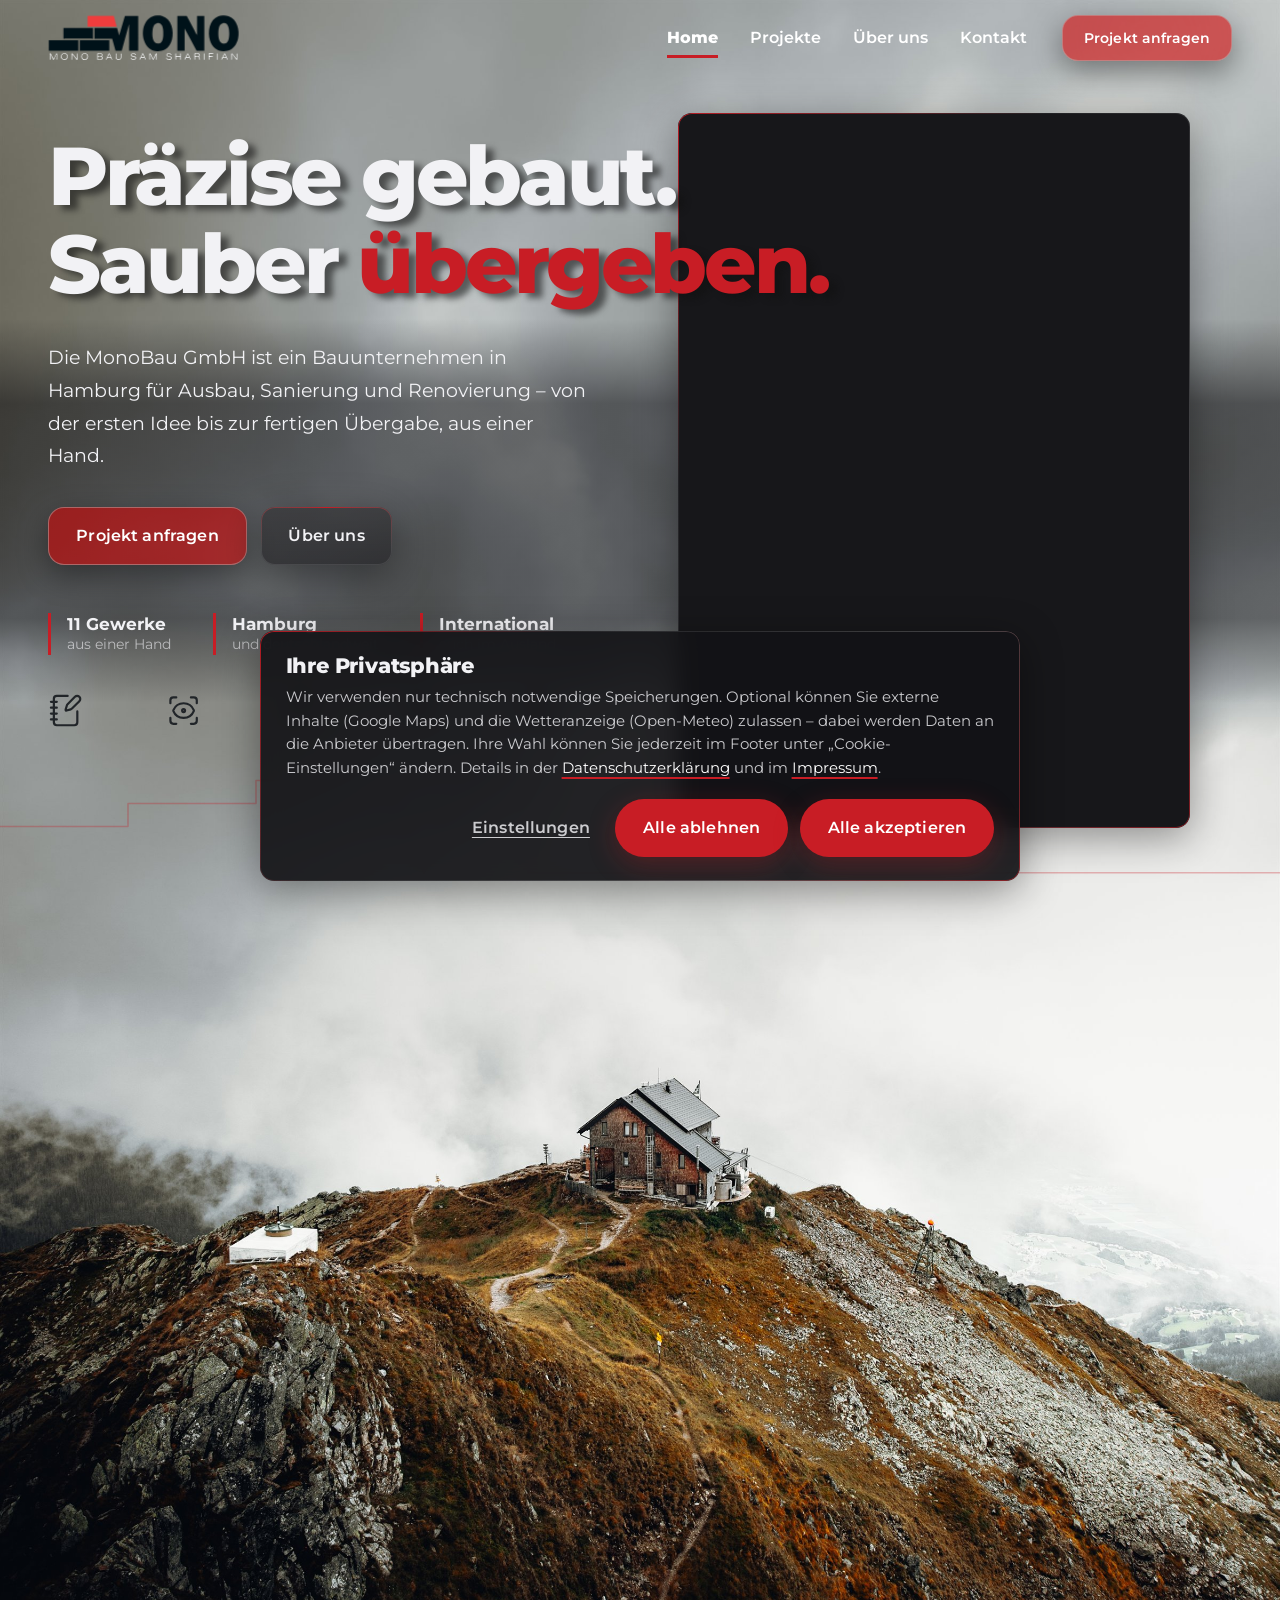
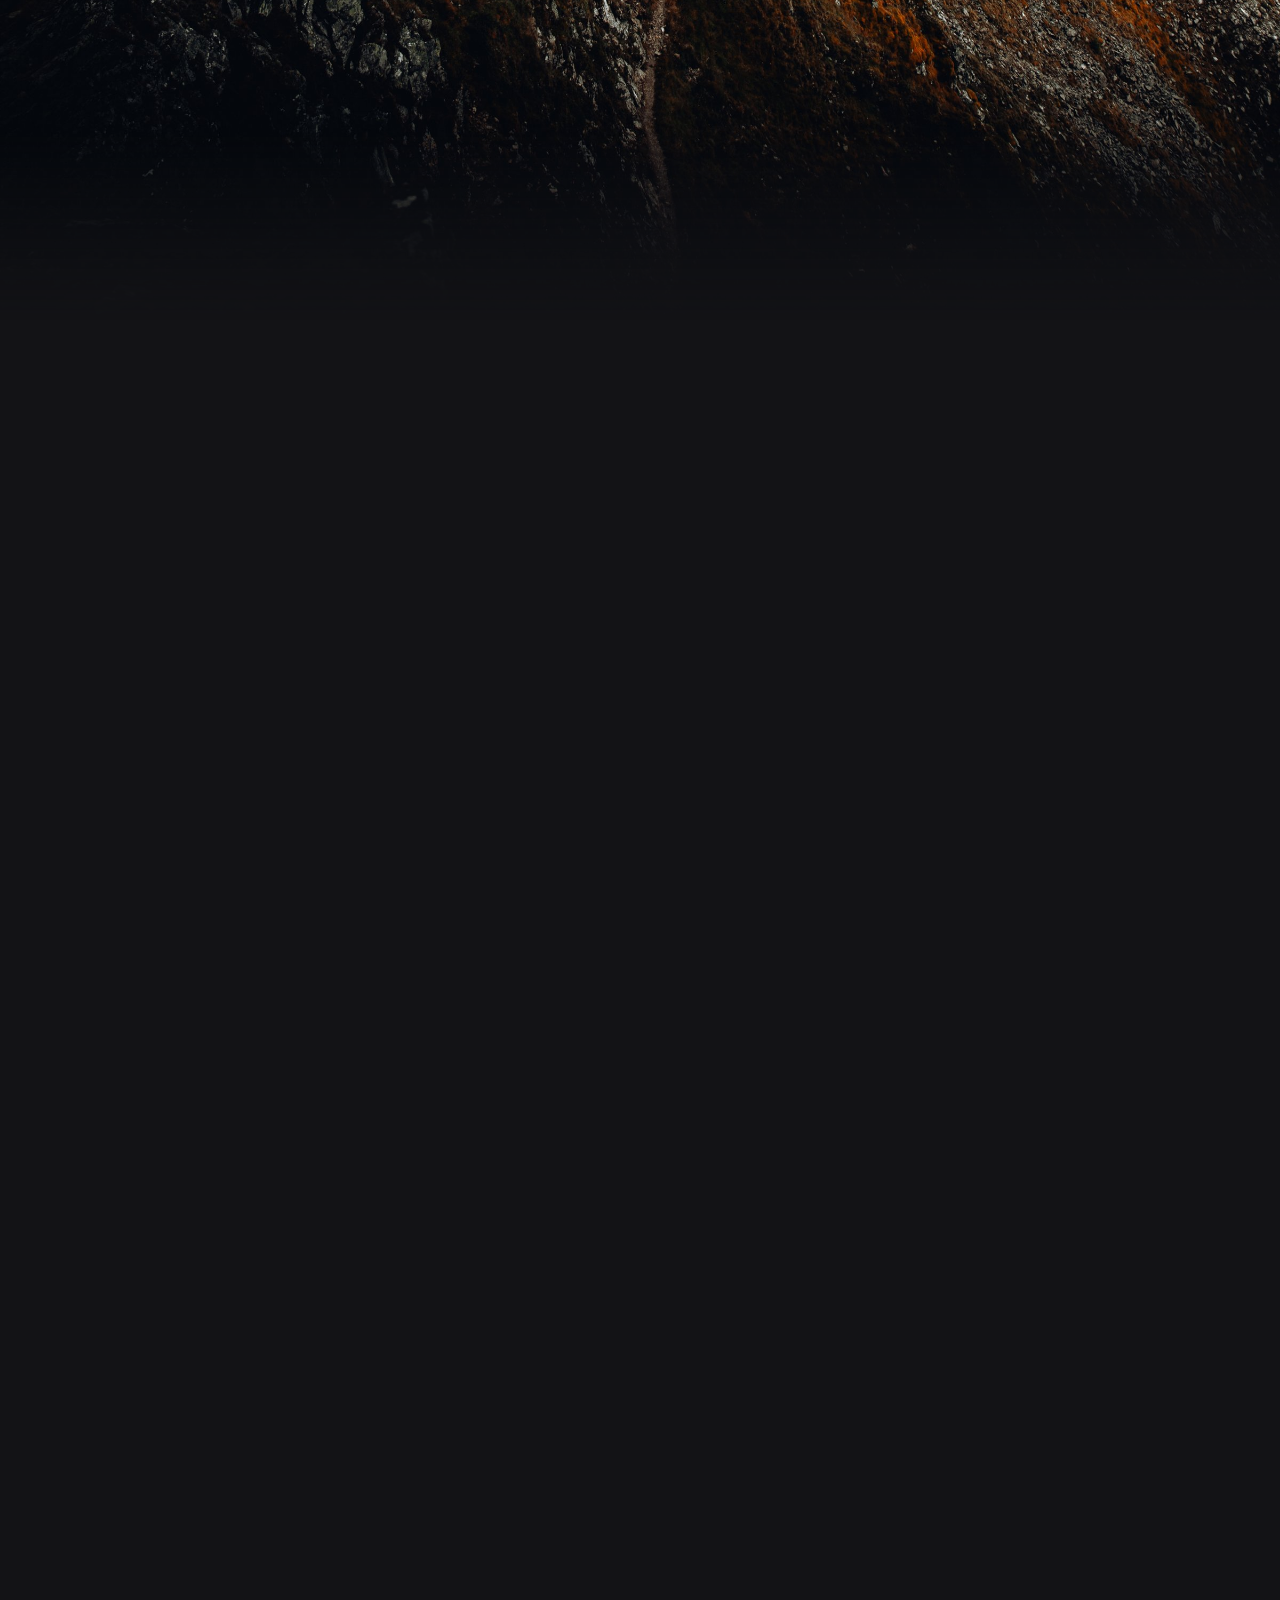
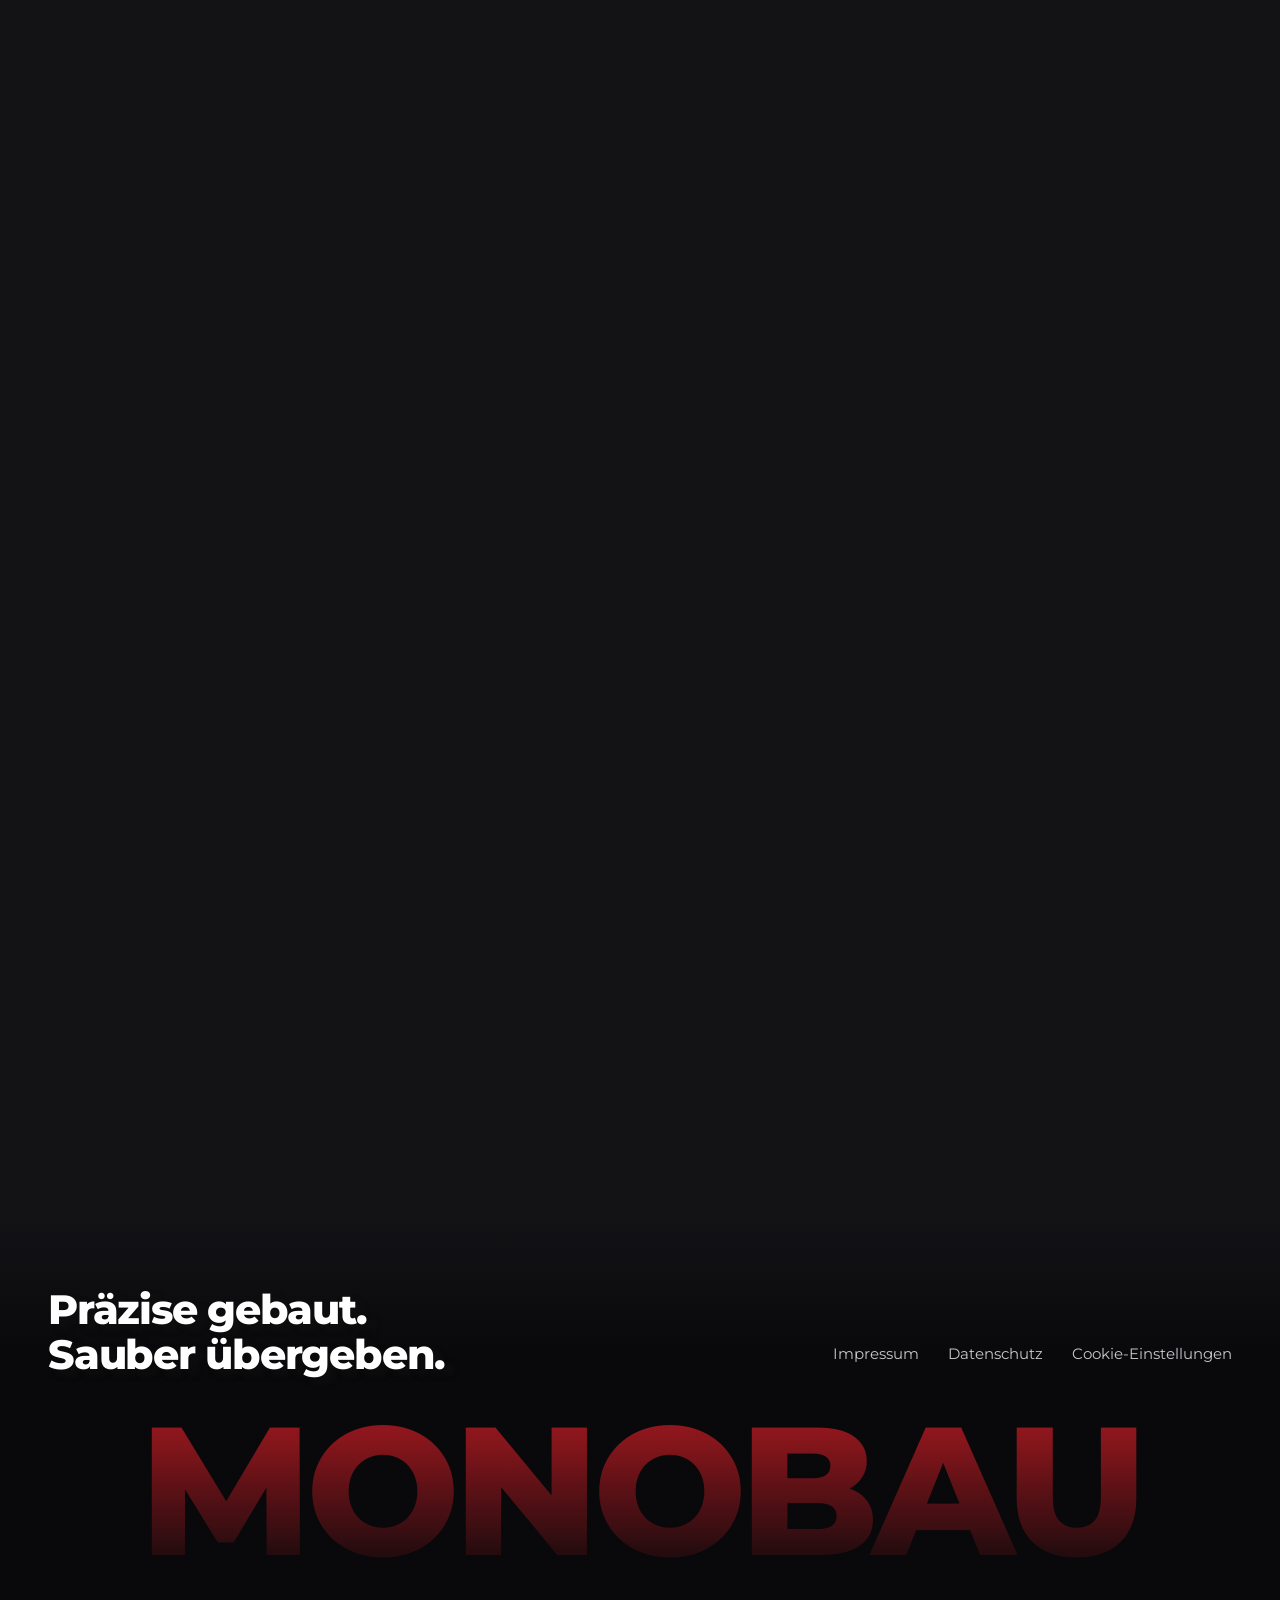
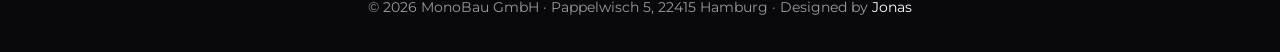
==== commit e572ebc7: "Mobile layout: icon side menu, hero without photo, moved process box, footer row - Mobile menu (<=96" ====
--- a/index.html
+++ b/index.html
@@ -31,7 +31,7 @@
   <link rel="preload" href="images/background-mountain.jpg" as="image" media="(min-width: 641px)" fetchpriority="high">
   <link rel="preload" href="images/background-mountain-m.jpg" as="image" media="(max-width: 640px)" fetchpriority="high">
   <link rel="preload" href="fonts/montserrat-latin.woff2" as="font" type="font/woff2" crossorigin>
-  <link rel="stylesheet" href="style.css?v=20261155">
+  <link rel="stylesheet" href="style.css?v=20261161">
   <script src="boot.js"></script>
 
   <script type="application/ld+json">
@@ -82,6 +82,13 @@
           <li><a href="#kontakt"><svg xmlns="http://www.w3.org/2000/svg" class="nav-ico" width="24" height="24" viewBox="0 0 24 24" fill="none" aria-hidden="true"><path d="M9 9L13.5 12L18 9" stroke="currentColor" stroke-width="1.5" stroke-linecap="round" stroke-linejoin="round"></path><path d="M3 13.5H5" stroke="currentColor" stroke-width="1.5" stroke-linecap="round" stroke-linejoin="round"></path><path d="M1 10.5H5" stroke="currentColor" stroke-width="1.5" stroke-linecap="round" stroke-linejoin="round"></path><path d="M5 7.5V7C5 5.89543 5.89543 5 7 5H20C21.1046 5 22 5.89543 22 7V17C22 18.1046 21.1046 19 20 19H7C5.89543 19 5 18.1046 5 17V16.5" stroke="currentColor" stroke-width="1.5" stroke-linecap="round"></path></svg><span class="nav-label">Kontakt</span></a></li>
         </ul>
         <a class="btn btn-red-glass glass nav-cta" href="#kontakt">Projekt anfragen</a>
+        <a class="nav-logo" href="#top" aria-label="MonoBau – zum Seitenanfang">
+          <svg class="nav-logo-mark" viewBox="0 0 900 217" aria-hidden="true">
+          <path class="nl-ink" fill-rule="evenodd" d="M509.39 2.2C517.64 1.59 526.45 2.07 534.45 4.27C579.18 16.6 591.73 75.01 581.14 114.64C576.15 133.3 565.74 151.99 548.37 161.72C538.25 167.4 526.87 169.36 515.35 169.7C482.51 170.66 460.91 149.8 450.74 120.31C434.59 73.49 452.33 6.46 509.39 2.2ZM818.38 2.2C827.65 1.54 837.71 2.16 846.56 5.19C887.19 19.05 899.46 71.37 891.29 109.22C886.83 129.87 876.48 150.94 857.37 161.7C847.26 167.39 835.87 169.36 824.36 169.7C792.29 170.64 769.3 150.07 759.8 120.63C747.12 81.33 755.37 22.62 799.12 6.25C805.21 3.97 811.89 2.65 818.38 2.2ZM422.82 4.43C422.82 58.69 422.82 112.96 422.82 167.23C408.62 167.23 394.42 167.23 380.22 167.23C379.14 157.37 380.09 146.89 380.09 136.96C380.09 117.06 380.09 97.15 380.09 77.25C380.09 69.32 380.09 61.39 380.09 53.45C380.09 50.8 380.91 46.4 379.4 44.22C368.11 85.22 356.81 126.23 345.52 167.24C335.84 167.24 326.15 167.24 316.47 167.24C311.23 148.36 305.98 129.48 300.74 110.6C273.13 110.6 245.52 110.6 217.92 110.6C217.92 94.11 217.92 77.62 217.92 61.14C253.19 61.14 288.46 61.14 323.73 61.14C326.96 72.84 330.19 84.54 333.42 96.25C342.42 65.64 351.43 35.03 360.44 4.43C381.23 4.43 402.03 4.43 422.82 4.43ZM698.66 93.91C698.66 64.08 698.66 34.26 698.66 4.43C710.02 4.43 721.39 4.43 732.75 4.43C732.75 58.7 732.75 112.96 732.75 167.23C720.66 167.23 708.57 167.23 696.48 167.23C677.79 132.7 659.1 98.16 640.42 63.63C640.42 98.16 640.42 132.7 640.42 167.23C629.03 167.23 617.65 167.23 606.26 167.23C606.26 113.13 606.26 59.03 606.26 4.93C609.39 3.7 613.67 4.41 617.01 4.41C624.54 4.41 632.07 4.41 639.6 4.41C642.16 4.41 648.37 3.27 650.43 4.88C652.13 6.21 653.17 9.75 654.18 11.64C657.17 17.24 660.21 22.83 663.19 28.43C670.98 43.07 678.89 57.64 686.77 72.23C690.53 79.22 693.69 87.78 698.66 93.91ZM510.94 38.06C499.19 39.74 493.98 51.75 491.7 61.91C490.65 66.6 490.17 71.25 489.73 76.04C487.92 96.03 489.27 136.32 518.18 133.94C529.92 132.98 536.1 120.93 538.24 110.76C539.25 105.96 540.01 101.11 540.2 96.21C541.01 76.11 541.94 33.62 510.94 38.06ZM819.64 38.1C808.35 40.02 802.9 51.48 800.74 61.51C799.7 66.35 799.02 71.09 798.77 76.04C797.78 96.04 797.4 136.49 827.19 133.94C838.84 132.94 845.24 120.94 847.2 110.74C848.11 106.05 848.92 101.39 849.13 96.62C849.31 92.86 849.6 89.09 849.56 85.32C849.35 66.54 846.58 33.5 819.64 38.1ZM210.53 61.14C210.53 77.4 210.53 93.66 210.53 109.93C208.08 111.37 203.92 110.59 201.1 110.59C193.57 110.59 186.04 110.59 178.51 110.59C152.96 110.59 127.41 110.59 101.86 110.59C95 110.59 88.14 110.59 81.29 110.59C78.57 110.59 74.72 111.31 72.34 109.93C72.34 93.66 72.34 77.4 72.34 61.14C118.41 61.14 164.47 61.14 210.53 61.14ZM141.88 117.86C141.88 134.32 141.88 150.78 141.88 167.24C95.81 167.24 49.74 167.24 3.67 167.24C3.67 150.78 3.67 134.32 3.67 117.86C49.74 117.86 95.81 117.86 141.88 117.86ZM287.22 117.85C287.22 134.32 287.22 150.78 287.22 167.25C241.17 167.25 195.12 167.25 149.07 167.25C149.07 150.78 149.07 134.32 149.07 117.85C195.12 117.85 241.17 117.85 287.22 117.85Z" />
+          <path class="nl-red" fill-rule="evenodd" d="M308.65 5.04C313.07 21.36 317.49 37.67 321.91 53.99C276.51 53.99 231.11 53.99 185.71 53.99C185.71 37.55 185.71 21.11 185.71 4.67C192.69 2.98 207.4 4.33 215.22 4.33C235.79 4.33 256.36 4.33 276.94 4.33C284.33 4.33 291.73 4.33 299.13 4.33C301.98 4.33 306.15 3.54 308.65 5.04Z" />
+          <path class="nl-sub" fill-rule="evenodd" d="M75.3 178.9C80.85 178.77 86.54 180.21 89.69 185.22C95 193.65 91.81 207.84 81.07 209.97C75.08 211.16 68.35 210.15 64.16 205.49C55.39 195.75 62.49 179.2 75.3 178.9ZM170.51 178.9C175.36 178.77 180.41 179.7 183.76 183.54C190.86 191.67 187.65 207.41 176.5 209.96C170.5 211.33 162.99 210.07 159.09 205C151.35 194.92 157.62 179.25 170.51 178.9ZM411.7 187.89C410.89 187.89 410.08 187.89 409.27 187.89C406.22 178.46 391.3 180.56 392.01 187.79C392.32 190.94 396.24 191.76 398.77 192.09C404.99 192.88 415.95 194.83 412.72 203.9C408.99 214.37 386.01 211.68 388.28 199.94C391.6 198.9 391.49 203.9 393.93 205.74C398.07 208.86 408.02 208.52 409.74 202.63C410.88 198.71 407.34 197.38 404.43 196.4C399.42 194.7 389.14 196.03 389.04 188.21C389.01 186.34 389.24 184.7 390.25 183.09C394.72 175.95 413.58 177.99 411.7 187.89ZM577.87 187.86C577.07 187.86 576.26 187.86 575.46 187.86C574.48 185.34 573.83 183.33 571.06 182.26C567.09 180.72 558.04 181.56 558.2 187.38C558.29 190.72 562.32 191.79 564.98 192.11C571.58 192.92 582.8 194.91 578.78 204.63C574.81 214.22 552.19 211.47 554.48 199.78C555.15 199.78 555.83 199.78 556.5 199.78C558.16 201.43 557.98 204.14 560.18 205.71C563.97 208.4 574.88 208.9 575.96 202.69C577.74 192.49 558.48 198.8 555.75 189.9C555.11 187.79 555.18 185.92 556.06 183.85C559.56 175.59 580.4 177.97 577.87 187.86ZM8.03 179.81C9.59 179.81 11.15 179.81 12.71 179.81C17.01 188.55 21.31 197.29 25.62 206.03C29.92 197.31 34.22 188.59 38.53 179.87C39.87 179.87 41.21 179.87 42.56 179.87C43.26 187.36 42.67 195.18 42.67 202.71C42.67 205.19 43.81 209.35 40.54 209.62C39.04 208.06 39.74 204.76 39.76 202.71C39.79 198.51 41.08 187 39.43 183.75C36.14 187.37 32.6 197.85 30.22 202.72C29.37 204.47 28.49 208.66 26.56 209.5C23.44 210.86 22.1 206.66 21.14 204.61C17.91 197.77 14.66 190.87 11.5 183.97C10.06 185.25 10.84 189.06 10.86 191.01C10.93 196.86 11.93 203.76 10.69 209.46C9.8 209.46 8.92 209.46 8.03 209.46C8.03 199.58 8.03 189.69 8.03 179.81ZM110.04 179.98C115.05 179.29 116.67 182.96 119.38 186.6C124.09 192.92 128.93 200.21 134.54 205.73C134.81 197.11 135.07 188.5 135.34 179.88C136.2 179.88 137.06 179.88 137.92 179.88C137.92 189.64 137.92 199.4 137.92 209.17C133.07 210.75 131.54 206.46 128.94 203.24C123.73 196.79 119.08 189.74 113.56 183.56C113.29 192.2 113.02 200.83 112.75 209.47C111.85 209.47 110.94 209.47 110.04 209.47C110.04 199.64 110.04 189.81 110.04 179.98ZM231.08 180.02C235.26 179.32 246.86 178.74 250.64 180.36C256.31 182.8 256.61 190.36 251.32 193.43C252.42 194.44 253.96 195.05 254.88 196.33C257.73 200.33 256.03 207 251.38 208.78C247.3 210.34 235.15 210.46 231.08 209.17C231.08 199.45 231.08 189.74 231.08 180.02ZM288.64 179.96C292.88 189.7 297.12 199.43 301.37 209.17C297.96 210.99 295.7 202.55 294.52 200.14C289.2 200.14 283.87 200.14 278.55 200.14C277.09 202.8 275.49 210.39 271.69 209.38C271.32 206.97 273.78 203.69 274.78 201.49C278.07 194.32 281.23 187.11 284.6 179.96C285.95 179.96 287.29 179.96 288.64 179.96ZM318.09 179.96C318.89 179.96 319.7 179.96 320.51 179.96C322.25 189.74 315.3 208.46 331.4 207.63C342.89 207.04 340.84 195.45 340.84 186.98C340.84 184.82 340.19 181.51 341.48 179.77C345.28 180.02 343.81 185.98 343.81 189C343.81 196.43 345.25 208.2 335.35 209.99C328.84 211.17 320.68 210.16 318.22 203.12C316.99 199.58 317.8 194.71 317.8 191.01C317.8 187.56 317.13 183.27 318.09 179.96ZM445.56 180.03C449.52 186.35 452.21 194.15 455.16 201.01C456.23 203.48 458.92 206.95 458.47 209.58C454.37 209.72 453.44 203.13 451.61 200.15C446.23 200.15 440.86 200.15 435.48 200.15C434.44 202.74 432.54 210.46 429.02 209.34C428.57 206.9 430.92 203.99 431.86 201.75C433.96 196.72 436.46 191.81 438.74 186.85C439.59 184.99 440.31 181.64 441.9 180.28C442.92 179.41 444.36 179.79 445.56 180.03ZM480.26 179.92C484.42 188.59 488.59 197.26 492.76 205.94C496.97 197.24 501.17 188.54 505.38 179.84C506.91 179.84 508.44 179.84 509.97 179.84C509.97 189.72 509.97 199.59 509.97 209.46C509.08 209.46 508.18 209.46 507.28 209.46C507.01 200.89 506.75 192.31 506.48 183.74C502.44 192.34 498.41 200.94 494.37 209.54C493.43 209.54 492.49 209.54 491.55 209.54C487.22 200.95 482.88 192.35 478.55 183.75C476.86 186.64 478.13 198.75 478.17 202.71C478.2 204.77 478.95 208.04 477.43 209.62C474.18 209.33 475.32 205.17 475.32 202.71C475.32 195.18 474.77 187.41 475.41 179.92C477.03 179.92 478.64 179.92 480.26 179.92ZM600.31 180.12C600.31 184.15 600.31 188.19 600.31 192.22C606.86 192.22 613.41 192.22 619.96 192.22C619.96 188.1 619.96 183.99 619.96 179.87C620.96 179.87 621.96 179.87 622.95 179.87C622.95 189.75 622.95 199.64 622.95 209.52C622.17 209.52 621.39 209.52 620.6 209.52C618.79 207 620.3 198.69 619.75 195.16C613.39 195.16 607.02 195.16 600.66 195.16C599.78 198.42 601.54 207.71 599.43 209.57C596.42 209.59 597.46 205.21 597.46 203.12C597.46 199.26 596.56 183.07 597.49 180.58C597.94 179.38 599.46 179.93 600.31 180.12ZM653.32 179.83C654.39 179.83 655.47 179.83 656.54 179.83C660.24 186.56 663.13 193.94 666.19 200.97C667.28 203.49 669.87 206.84 669.5 209.57C665.31 209.78 664.66 203.01 662.6 200.15C657.22 200.15 651.84 200.15 646.46 200.15C645.62 202.7 643.45 210.7 640 209.26C639.61 206.86 641.96 204 642.88 201.79C645.17 196.26 649.86 184.13 653.32 179.83ZM707.76 195.45C711.29 197.83 712.66 205.32 711.81 209.52C711 209.52 710.2 209.52 709.39 209.52C707.99 206.38 709.18 202.24 707.73 199.32C706.13 196.11 693.08 196.26 690.03 197.26C689.18 200.31 691.71 209.26 687.61 209.62C686.03 208.03 686.79 204.43 686.79 202.31C686.79 196.91 685.58 184.68 687.04 180.12C689.55 179.19 692.98 179.74 695.67 179.74C701.94 179.74 711.2 178.88 711.81 187.38C712.15 192.13 709.1 192.35 707.76 195.45ZM733.57 180.01C733.57 189.82 733.57 199.63 733.57 209.44C732.55 209.44 731.52 209.44 730.5 209.44C730.5 199.63 730.5 189.82 730.5 180.01C731.52 180.01 732.55 180.01 733.57 180.01ZM775.39 180.52C775.07 183.04 772.79 182.39 770.71 182.39C766 182.39 760.81 181.79 756.19 182.65C756.19 185.98 756.19 189.3 756.19 192.63C761.84 192.89 767.49 193.15 773.14 193.41C773.14 194.09 773.14 194.77 773.14 195.45C767.52 195.72 761.91 195.99 756.29 196.26C755.59 199.92 757.73 206.51 755.48 209.49C754.71 209.49 753.94 209.49 753.16 209.49C753.16 199.7 753.16 189.91 753.16 180.12C758.25 178.92 764.27 179.74 769.5 179.74C771.41 179.74 773.89 179.24 775.39 180.52ZM792.96 179.85C793.96 179.85 794.97 179.85 795.97 179.85C795.97 189.73 795.97 199.61 795.97 209.5C794.97 209.5 793.96 209.5 792.96 209.5C792.96 199.61 792.96 189.73 792.96 179.85ZM829.61 180.09C832.93 186.99 836.12 194.01 839.16 201.04C840.21 203.48 842.86 206.88 842.51 209.5C838.64 210 837.13 203.07 835.66 200.15C830.28 200.15 824.9 200.15 819.52 200.15C818.51 202.78 816.51 210.24 813.07 209.41C812.52 207.09 814.74 204.07 815.74 201.95C818.42 196.29 820.83 190.44 823.62 184.84C825.18 181.74 825.39 179.06 829.61 180.09ZM883.66 205.38C885.35 202.83 884.17 189.54 884.17 185.77C884.17 183.11 883.12 179.19 886.89 180.07C888.36 184.66 887.17 196.53 887.17 201.9C887.17 204.25 887.78 207.53 886.56 209.57C882.38 209.91 880.85 206.61 878.59 203.58C875.21 199.04 871.5 194.73 868.15 190.15C866.77 188.26 865.05 185.1 863.09 183.96C862.02 185.06 862.54 187.74 862.54 189.4C862.54 194.11 862.54 198.81 862.54 203.52C862.54 205.57 863.52 210.14 860.26 209.44C858.99 207.68 859.64 204.44 859.64 202.31C859.64 197.45 858.46 183.93 859.94 180.12C864.3 178.73 865.75 182.88 868.14 185.74C873.46 192.1 877.93 199.4 883.66 205.38ZM75.31 181.76C58.51 182.74 60.25 208.99 77.24 207.63C93.97 206.29 92.81 180.73 75.31 181.76ZM170.51 181.76C153.77 182.79 155.51 208.86 172.45 207.63C189.17 206.42 188.15 180.68 170.51 181.76ZM234.16 192.18C238.88 192.36 252.03 194.67 252.02 187.38C252.02 180.6 238.69 182.03 234.16 182.56C234.16 185.76 234.16 188.97 234.16 192.18ZM689.8 193.79C694.8 194.92 708.83 195.73 708.83 188.19C708.82 180.56 694.88 181.97 689.8 182.54C689.8 186.29 689.8 190.04 689.8 193.79ZM286.62 182.93C284.47 187.6 282.32 192.28 280.17 196.95C281.91 197.61 291.76 197.63 293.04 196.66C290.9 192.08 288.76 187.51 286.62 182.93ZM443.55 182.9C441.49 187.67 439.43 192.43 437.37 197.2C441.58 197.2 445.79 197.2 450 197.2C447.85 192.43 445.7 187.67 443.55 182.9ZM654.53 182.93C652.49 187.68 650.45 192.43 648.42 197.19C652.63 197.19 656.84 197.19 661.05 197.19C660.77 194.79 656.36 184.18 654.53 182.93ZM834.04 196.86C831.88 192.22 829.72 187.58 827.56 182.94C825.41 187.52 823.27 192.09 821.13 196.66C822.62 197.67 832.19 197.63 834.04 196.86ZM234.14 206.73C239.14 207.15 252.8 209.12 253.03 201.5C253.29 193.21 239.71 194.17 234.14 195.45C234.14 199.21 234.14 202.97 234.14 206.73Z" />
+        </svg>
+        </a>
       </nav>
 
       <button class="nav-toggle" type="button" aria-expanded="false" aria-controls="nav" aria-label="Menü öffnen">
@@ -462,7 +469,7 @@
     </div>
   </div>
 
-  <script src="script.js?v=20261155" defer></script>
+  <script src="script.js?v=20261161" defer></script>
 </body>
 
 </html>
--- a/style.css
+++ b/style.css
@@ -396,13 +396,26 @@
   inset: 0 0 auto 0;
   z-index: 100;
   height: var(--header-h);
-  transition: background 0.4s, backdrop-filter 0.4s, transform 0.5s var(--ease);
-}
-
-.site-header.is-scrolled {
+  transition: transform 0.5s var(--ease);
+}
+
+/* Hintergrund + Weichzeichner liegen in einem eigenen Element, NICHT auf der Kopfzeile selbst:
+   Ein Weichzeichner auf der Kopfzeile wuerde sonst die fest positionierte Menue-Leiste an die Kopfzeile binden. */
+.site-header::before {
+  content: '';
+  position: absolute;
+  inset: 0;
+  z-index: -1;
   background: rgba(19, 19, 22, 0.72);
   -webkit-backdrop-filter: blur(16px);
   backdrop-filter: blur(16px);
+  opacity: 0;
+  transition: opacity 0.4s;
+  pointer-events: none;
+}
+
+.site-header.is-scrolled::before {
+  opacity: 1;
 }
 
 .site-header.is-scrolled::after {
@@ -512,6 +525,10 @@
 }
 
 .nav-ico {
+  display: none;
+}
+
+.nav-logo {
   display: none;
 }
 
@@ -1994,30 +2011,32 @@
     display: block;
   }
 
-  /* Handy/Tablet: Menue ist eine schmale, 1,5 cm breite Leiste aus dunklem Blur-Glas mit Icons */
+  /* Handy/Tablet: Menue ist eine 2 cm breite Seitenleiste ueber die volle Hoehe aus dunklem Blur-Glas,
+     gleitet von rechts herein und enthaelt oben das Menue-Symbol und darunter die Icons */
   .nav {
     position: fixed;
-    top: calc(var(--header-h) + 0.5rem);
-    right: var(--gutter);
+    top: 0;
+    right: 0;
+    bottom: 0;
+    left: auto;
     z-index: 1;
-    width: 1.5cm;
+    width: 2cm;
     flex-direction: column;
     align-items: center;
+    justify-content: flex-start;
     gap: 0;
-    padding: 0.5rem 0;
-    background: linear-gradient(180deg, rgba(20, 20, 24, 0.78), rgba(12, 12, 15, 0.86));
+    padding: calc(var(--header-h) + 0.4rem) 0 1.2rem;
+    background: linear-gradient(180deg, rgba(20, 20, 24, 0.8), rgba(12, 12, 15, 0.88));
     -webkit-backdrop-filter: blur(18px) saturate(1.1);
     backdrop-filter: blur(18px) saturate(1.1);
-    border-radius: 16px;
-    box-shadow: 0 10px 40px rgba(0, 0, 0, 0.4);
-    opacity: 0;
+    border-radius: 20px 0 0 20px;
+    box-shadow: -10px 0 40px rgba(0, 0, 0, 0.4);
     visibility: hidden;
-    transform: translateY(-8px) scale(0.96);
-    transform-origin: top right;
-    transition: opacity 0.3s, transform 0.4s var(--ease), visibility 0.3s;
-  }
-
-  /* dünner Verlaufsrand wie bei den Glas-Kästchen */
+    transform: translateX(105%);
+    transition: transform 0.45s var(--ease), visibility 0.45s;
+  }
+
+  /* duenner Verlaufsrand wie bei den Glas-Kaestchen */
   .nav::before {
     content: '';
     position: absolute;
@@ -2037,24 +2056,87 @@
   }
 
   .nav.is-open {
-    opacity: 1;
     visibility: visible;
     transform: none;
+  }
+
+  /* Kopfzeile scrollt mit der Seite weg (Logo folgt nicht), ohne Hintergrund und ohne Strich */
+  .site-header {
+    position: absolute;
+  }
+
+  .site-header::before,
+  .site-header::after {
+    display: none !important;
+  }
+
+  /* Nur das Menue-Symbol (3 Linien) bleibt fest oben rechts; bei offenem Menue sitzt es mittig in der Leiste */
+  .site-header .nav-toggle {
+    position: fixed;
+    top: calc((var(--header-h) - 48px) / 2);
+    right: var(--gutter);
+    z-index: 3;
+    transition: right 0.45s var(--ease);
+  }
+
+  .site-header.menu-open .nav-toggle {
+    right: calc((2cm - 48px) / 2);
+  }
+
+  /* feiner Schatten, damit die 3 Linien auf hellem und dunklem Grund sichtbar bleiben */
+  .nav-toggle span {
+    box-shadow: 0 0 5px rgba(0, 0, 0, 0.5);
+  }
+
+  /* Logo senkrecht im unteren Teil der Leiste (Schrift laeuft von unten nach oben) */
+  .nav-logo {
+    display: block;
+    position: relative;
+    flex-shrink: 0;
+    width: 48px;
+    height: 200px;
+    margin-top: auto;
+  }
+
+  .nav-logo-mark {
+    position: absolute;
+    left: 50%;
+    top: 50%;
+    width: 200px;
+    max-width: none;
+    height: 48px;
+    transform: translate(-50%, -50%) rotate(-90deg);
+  }
+
+  .nl-ink,
+  .nl-sub {
+    fill: #f8f9fa;
+  }
+
+  .nl-red {
+    fill: #ee3d3d;
+  }
+
+  /* niedrige Bildschirme (Querformat): kein Platz fuer das senkrechte Logo */
+  @media (max-height: 560px) {
+    .nav-logo {
+      display: none;
+    }
   }
 
   .nav ul {
     flex-direction: column;
     align-items: center;
-    gap: 0.15rem;
+    gap: 0.5rem;
   }
 
   .nav ul a {
     display: grid;
     place-items: center;
-    width: 44px;
-    height: 44px;
+    width: 48px;
+    height: 48px;
     padding: 0;
-    border-radius: 12px;
+    border-radius: 14px;
     color: #f8f9fa;
     transition: background 0.25s;
   }
@@ -2070,11 +2152,11 @@
 
   .nav-ico {
     display: block;
-    width: 24px;
-    height: 24px;
-  }
-
-  /* Text bleibt für Screenreader erhalten, ist aber unsichtbar */
+    width: 26px;
+    height: 26px;
+  }
+
+  /* Text bleibt fuer Screenreader erhalten, ist aber unsichtbar */
   .nav-label {
     position: absolute;
     width: 1px;
@@ -2088,6 +2170,37 @@
   .nav-cta {
     display: none;
   }
+
+  /* Handy/Tablet: Ueberschrift ueber dem Kontaktformular ist nicht sichtbar (bleibt fuer Screenreader erhalten) */
+  #kontakt-title {
+    position: absolute;
+    width: 1px;
+    height: 1px;
+    margin: -1px;
+    overflow: hidden;
+    clip: rect(0 0 0 0);
+    white-space: nowrap;
+  }
+
+  /* ohne Ueberschrift beginnt der Kontaktbereich naeher an der Kopfzeile */
+  .kontakt {
+    padding-top: 2.5rem;
+  }
+
+  /* Handy/Tablet: Impressum, Datenschutz und Cookie-Einstellungen stehen in einer Zeile */
+  .footer-links {
+    flex-wrap: nowrap;
+    justify-content: space-between;
+    gap: 0.5rem;
+    width: 100%;
+  }
+
+  .footer-links a,
+  .footer-links button {
+    font-size: clamp(0.74rem, 3.6vw, 0.95rem);
+    white-space: nowrap;
+  }
+
   .brand,
   .nav-toggle {
     position: relative;
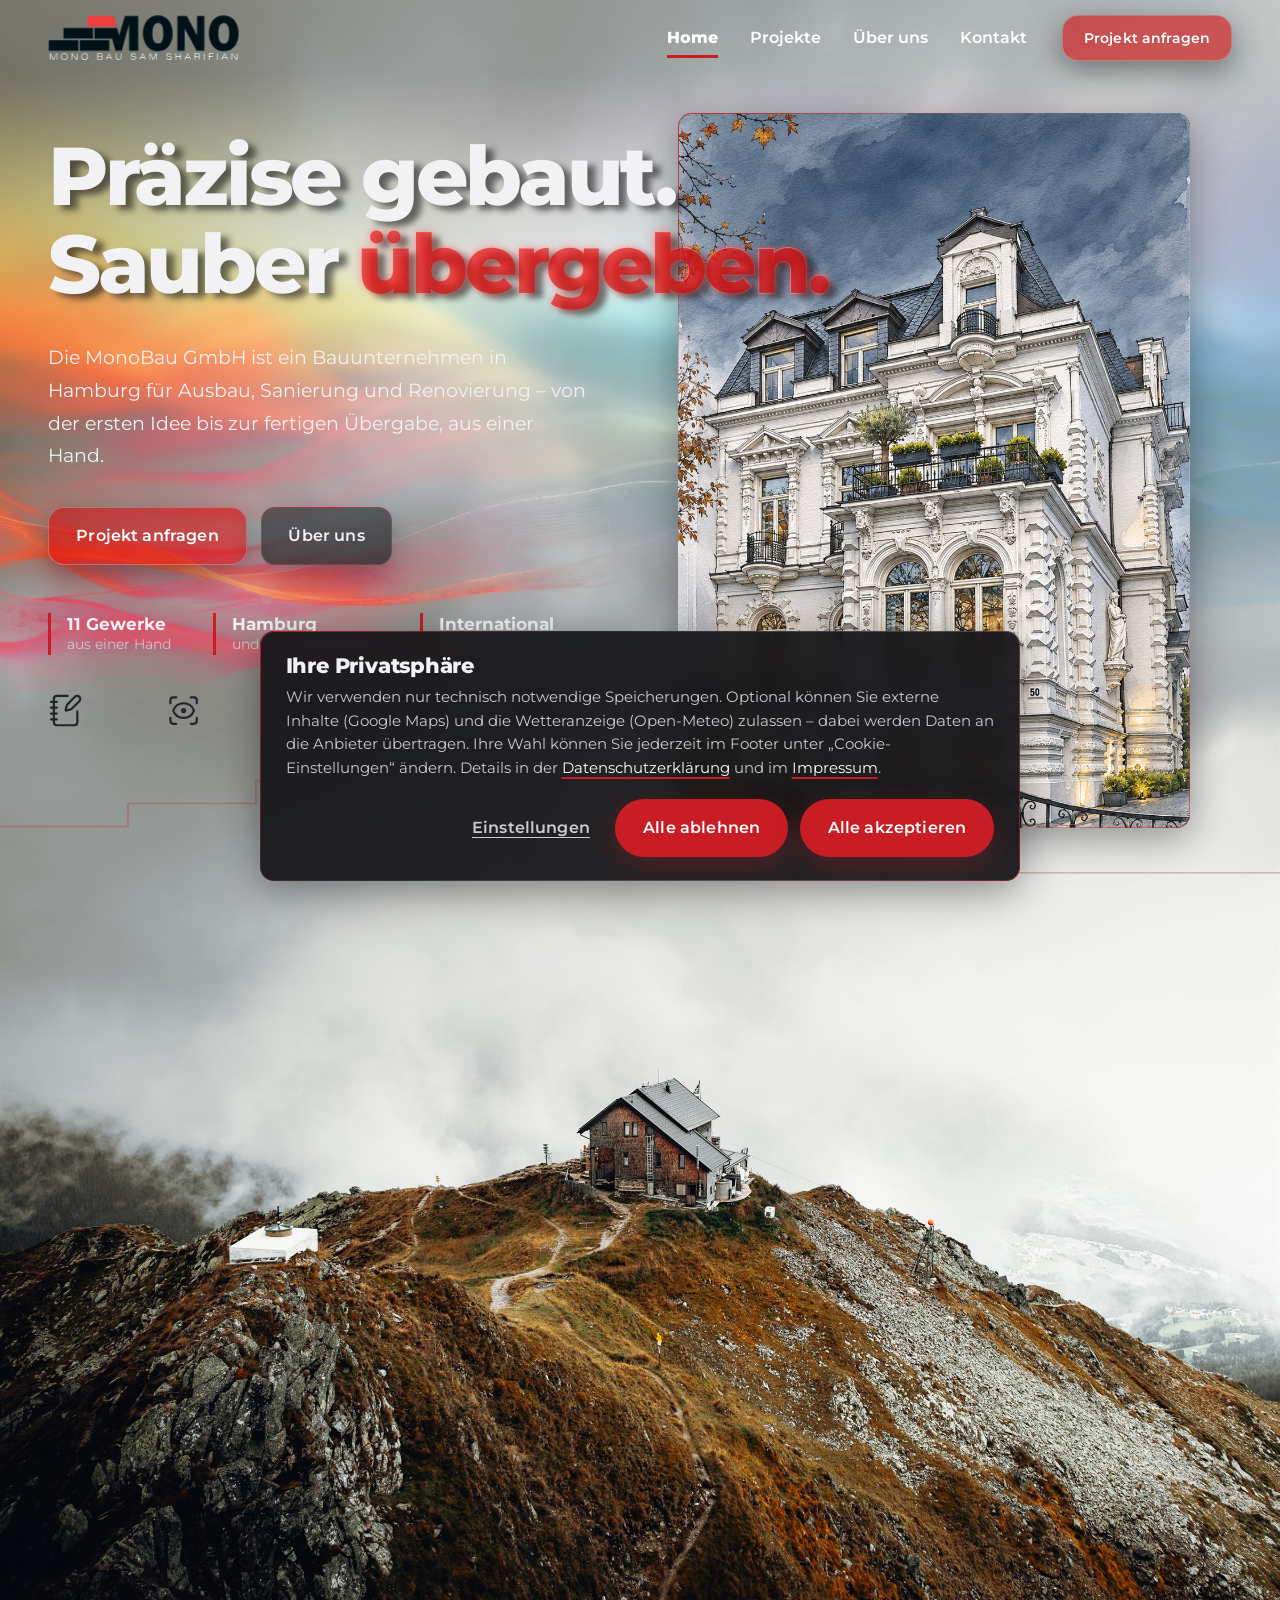
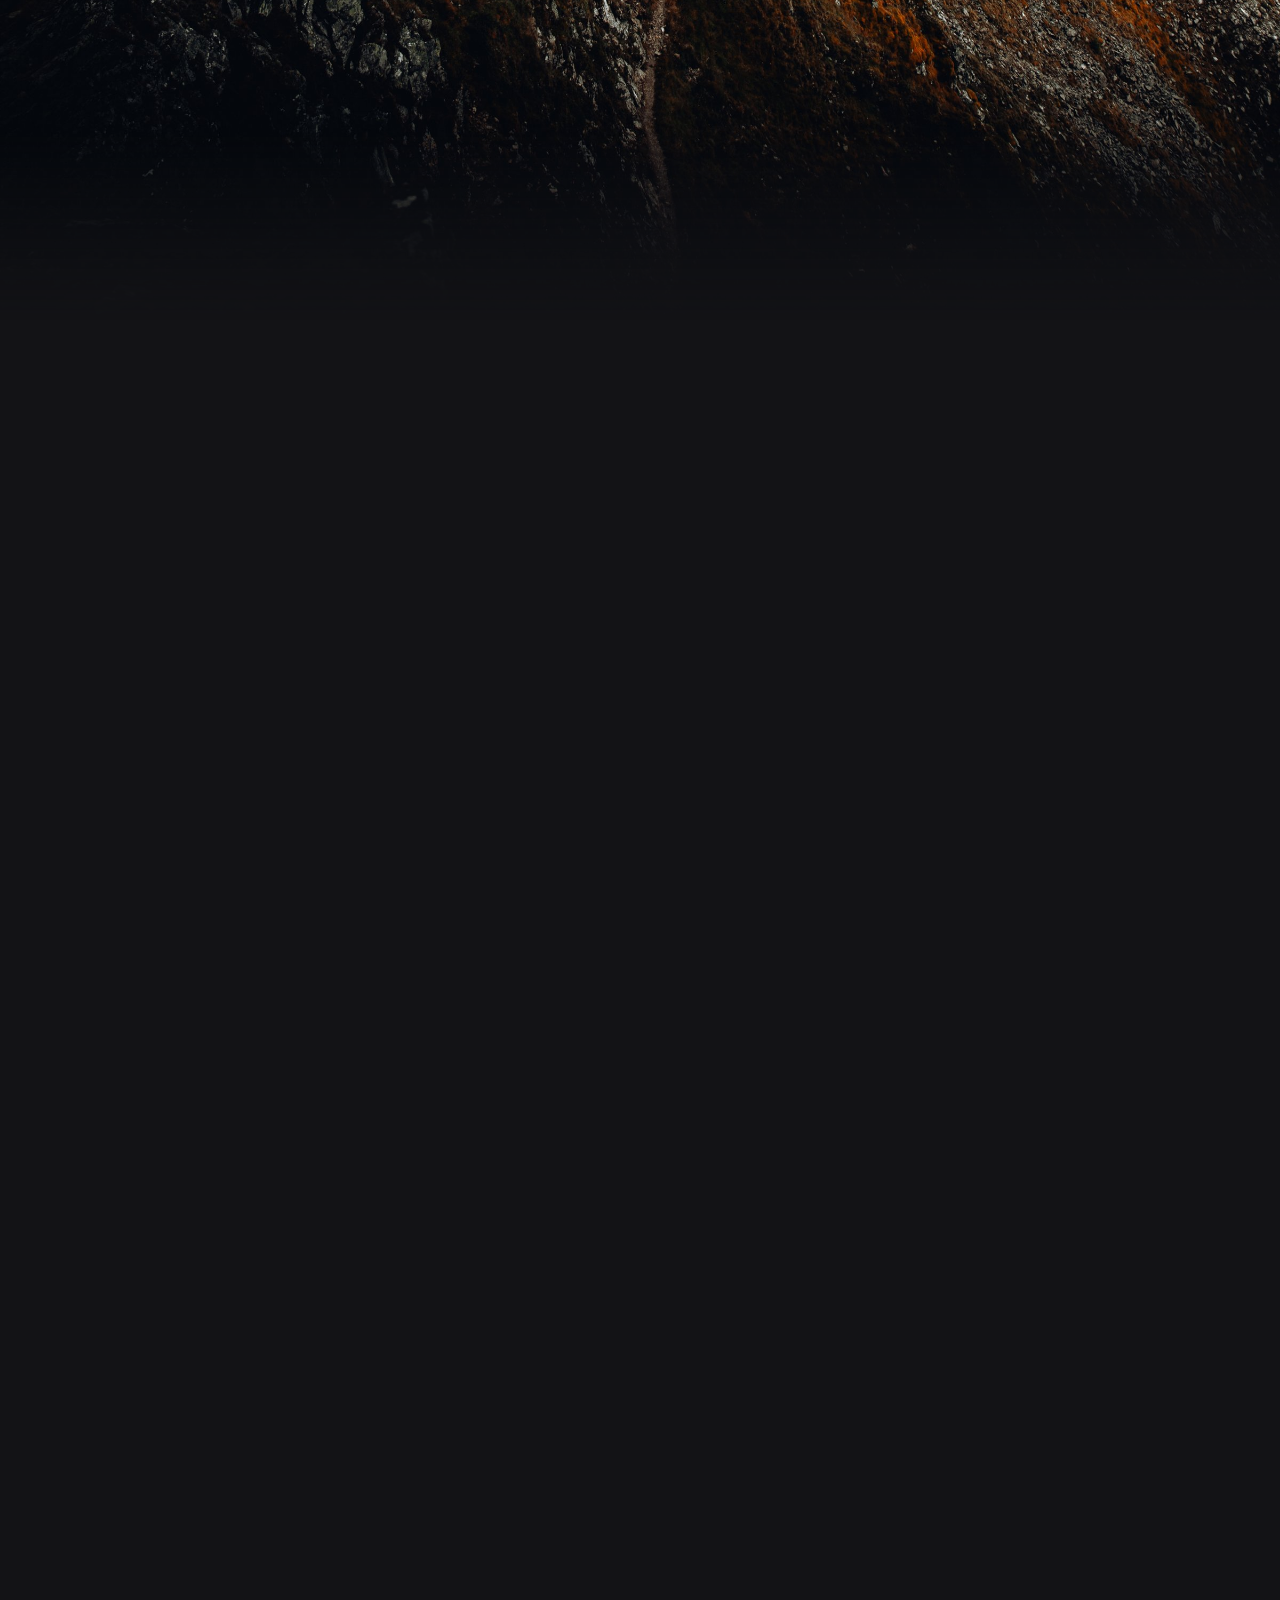
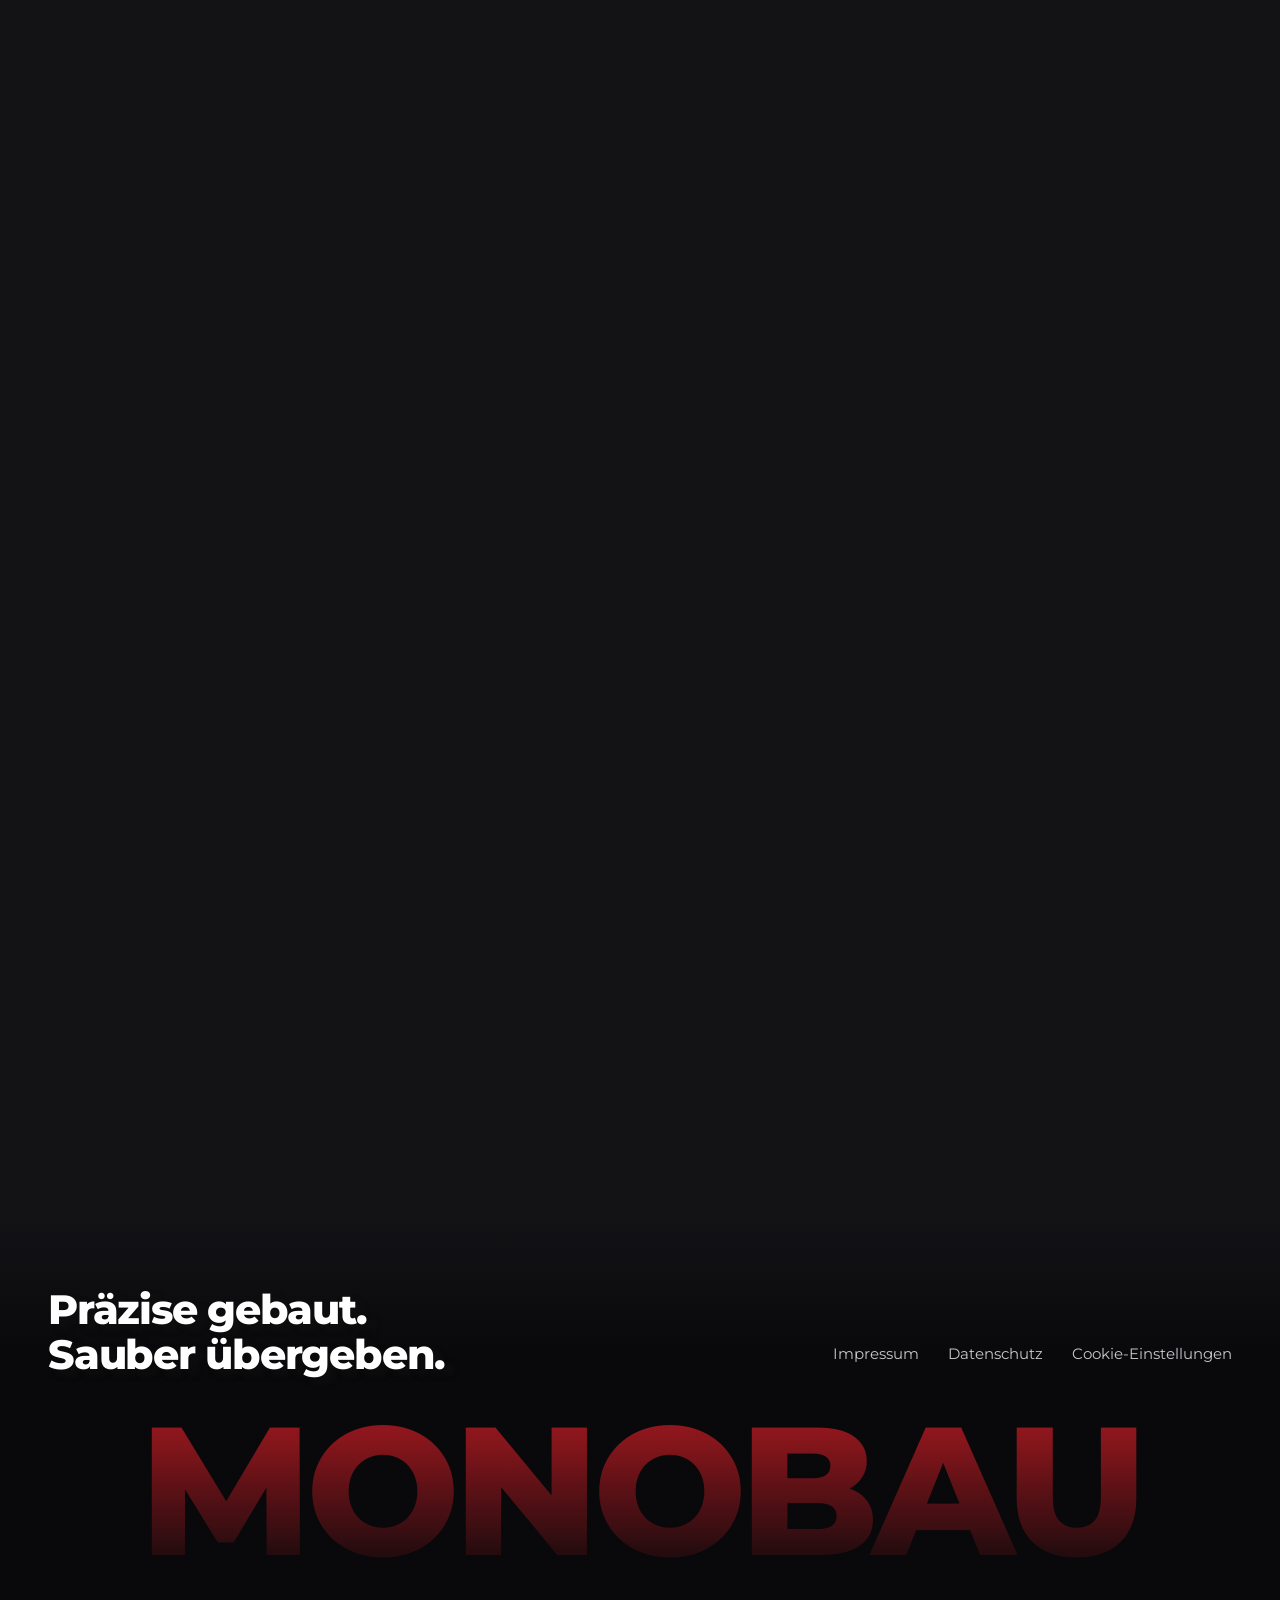
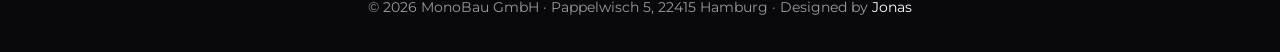
==== commit f2bc9465: "Hero: image strip behind text instead of dark band, red glass-style word - Home section: full-width " ====
--- a/index.html
+++ b/index.html
@@ -10,9 +10,13 @@
   <meta name="theme-color" content="#131316">
 
   <title>MonoBau GmbH Hamburg – Ausbau, Sanierung &amp; Renovierung</title>
-  <meta name="description" content="MonoBau GmbH aus Hamburg: Ausbau, Sanierung und Renovierung aus einer Hand – von der ersten Idee bis zur fertigen Übergabe. Projekte in Hamburg, deutschlandweit und im Ausland.">
+  <meta name="description" content="MonoBau GmbH aus Hamburg: Ausbau, Sanierung und Renovierung aus einer Hand – von der ersten Idee bis zur Übergabe. Jetzt Projekt anfragen.">
   <link rel="canonical" href="https://www.monobau.eu/">
-  <meta name="robots" content="index, follow">
+  <link rel="alternate" hreflang="de" href="https://www.monobau.eu/">
+  <link rel="alternate" hreflang="x-default" href="https://www.monobau.eu/">
+  <meta name="geo.region" content="DE-HH">
+  <meta name="geo.placename" content="Hamburg">
+  <meta name="robots" content="index, follow, max-image-preview:large, max-snippet:-1, max-video-preview:-1">
 
   <meta property="og:type" content="website">
   <meta property="og:locale" content="de_DE">
@@ -21,6 +25,7 @@
   <meta property="og:description" content="Ausbau, Sanierung und Renovierung in Hamburg und deutschlandweit – aus einer Hand.">
   <meta property="og:url" content="https://www.monobau.eu/">
   <meta property="og:image" content="https://www.monobau.eu/images/og-image.jpg">
+  <meta property="og:image:type" content="image/jpeg">
   <meta property="og:image:width" content="1200">
   <meta property="og:image:height" content="630">
   <meta property="og:image:alt" content="Berghütte auf einem Grat im Nebel">
@@ -28,31 +33,74 @@
 
   <link rel="icon" href="favicon.svg" type="image/svg+xml">
   <link rel="apple-touch-icon" href="apple-touch-icon.png">
+  <link rel="preload" href="images/hero-aquarell.jpg" as="image" media="(min-width: 961px)">
   <link rel="preload" href="images/background-mountain.jpg" as="image" media="(min-width: 641px)" fetchpriority="high">
   <link rel="preload" href="images/background-mountain-m.jpg" as="image" media="(max-width: 640px)" fetchpriority="high">
   <link rel="preload" href="fonts/montserrat-latin.woff2" as="font" type="font/woff2" crossorigin>
-  <link rel="stylesheet" href="style.css?v=20261161">
+  <link rel="stylesheet" href="style.css?v=20261167">
   <script src="boot.js"></script>
 
   <script type="application/ld+json">
   {
     "@context": "https://schema.org",
-    "@type": "GeneralContractor",
-    "name": "MonoBau GmbH",
-    "url": "https://www.monobau.eu/",
-    "image": "https://www.monobau.eu/images/og-image.jpg",
-    "telephone": "+494058969540",
-    "email": "info@monobau.eu",
-    "legalName": "MonoBau GmbH",
-    "founder": { "@type": "Person", "name": "Amir Hossein Sharifian" },
-    "address": {
-      "@type": "PostalAddress",
-      "streetAddress": "Pappelwisch 5",
-      "postalCode": "22415",
-      "addressLocality": "Hamburg",
-      "addressCountry": "DE"
-    },
-    "areaServed": ["Hamburg", "Deutschland"]
+    "@graph": [
+      {
+        "@type": "WebSite",
+        "@id": "https://www.monobau.eu/#website",
+        "url": "https://www.monobau.eu/",
+        "name": "MonoBau GmbH",
+        "inLanguage": "de-DE",
+        "publisher": { "@id": "https://www.monobau.eu/#organization" }
+      },
+      {
+        "@type": "WebPage",
+        "@id": "https://www.monobau.eu/#webpage",
+        "url": "https://www.monobau.eu/",
+        "name": "MonoBau GmbH Hamburg – Ausbau, Sanierung & Renovierung",
+        "isPartOf": { "@id": "https://www.monobau.eu/#website" },
+        "about": { "@id": "https://www.monobau.eu/#organization" },
+        "primaryImageOfPage": { "@id": "https://www.monobau.eu/#primaryimage" },
+        "inLanguage": "de-DE"
+      },
+      {
+        "@type": "ImageObject",
+        "@id": "https://www.monobau.eu/#primaryimage",
+        "url": "https://www.monobau.eu/images/og-image.jpg",
+        "width": 1200,
+        "height": 630
+      },
+      {
+        "@type": "GeneralContractor",
+        "@id": "https://www.monobau.eu/#organization",
+        "name": "MonoBau GmbH",
+        "legalName": "MonoBau GmbH",
+        "url": "https://www.monobau.eu/",
+        "logo": { "@type": "ImageObject", "url": "https://www.monobau.eu/images/logo.svg" },
+        "image": { "@id": "https://www.monobau.eu/#primaryimage" },
+        "telephone": "+494058969540",
+        "email": "info@monobau.eu",
+        "employee": { "@type": "Person", "name": "Amir Hossein Sharifian", "jobTitle": "Geschäftsführer" },
+        "address": {
+          "@type": "PostalAddress",
+          "streetAddress": "Pappelwisch 5",
+          "postalCode": "22415",
+          "addressLocality": "Hamburg",
+          "addressRegion": "Hamburg",
+          "addressCountry": "DE"
+        },
+        "areaServed": [
+          { "@type": "City", "name": "Hamburg" },
+          { "@type": "Country", "name": "Deutschland" }
+        ],
+        "contactPoint": {
+          "@type": "ContactPoint",
+          "contactType": "customer service",
+          "telephone": "+494058969540",
+          "email": "info@monobau.eu",
+          "availableLanguage": "de"
+        }
+      }
+    ]
   }
   </script>
 </head>
@@ -97,7 +145,7 @@
     </div>
   </header>
 
-  <main id="inhalt">
+  <main id="inhalt" tabindex="-1">
 
     <!-- ============ Hero ============ -->
     <section class="hero" aria-labelledby="hero-title">
@@ -194,51 +242,51 @@
         <div class="slider glass reveal" id="slider" role="region" aria-roledescription="Karussell" aria-label="Projektbilder">
           <div class="slides" id="slides">
           <figure class="slide is-active is-portrait" role="group" aria-roledescription="Bild" aria-label="1 von 12">
-            <img src="projects/slides/hallerstrasse-01.jpg" data-src="projects/slides/hallerstrasse-01.jpg" width="720" height="1080" alt="Projekt Hallerstraße, Hamburg" decoding="async">
+            <img src="projects/slides/hallerstrasse-01.jpg" data-src="projects/slides/hallerstrasse-01.jpg" width="720" height="1080" alt="Projektbild Hallerstraße, Hamburg (1 von 8)" decoding="async">
             <figcaption class="slide-cap glass">Hallerstraße, Hamburg</figcaption>
           </figure>
           <figure class="slide is-portrait" role="group" aria-roledescription="Bild" aria-label="2 von 12" aria-hidden="true">
-            <img data-src="projects/slides/hallerstrasse-02.jpg" width="720" height="1080" alt="Projekt Hallerstraße, Hamburg" decoding="async">
+            <img data-src="projects/slides/hallerstrasse-02.jpg" width="720" height="1080" alt="Projektbild Hallerstraße, Hamburg (2 von 8)" decoding="async">
             <figcaption class="slide-cap glass">Hallerstraße, Hamburg</figcaption>
           </figure>
           <figure class="slide" role="group" aria-roledescription="Bild" aria-label="3 von 12" aria-hidden="true">
-            <img data-src="projects/slides/hallerstrasse-03.jpg" width="1120" height="745" alt="Projekt Hallerstraße, Hamburg" decoding="async">
+            <img data-src="projects/slides/hallerstrasse-03.jpg" width="1120" height="745" alt="Projektbild Hallerstraße, Hamburg (3 von 8)" decoding="async">
             <figcaption class="slide-cap glass">Hallerstraße, Hamburg</figcaption>
           </figure>
           <figure class="slide" role="group" aria-roledescription="Bild" aria-label="4 von 12" aria-hidden="true">
-            <img data-src="projects/slides/hallerstrasse-04.jpg" width="1120" height="747" alt="Projekt Hallerstraße, Hamburg" decoding="async">
+            <img data-src="projects/slides/hallerstrasse-04.jpg" width="1120" height="747" alt="Projektbild Hallerstraße, Hamburg (4 von 8)" decoding="async">
             <figcaption class="slide-cap glass">Hallerstraße, Hamburg</figcaption>
           </figure>
           <figure class="slide" role="group" aria-roledescription="Bild" aria-label="5 von 12" aria-hidden="true">
-            <img data-src="projects/slides/hallerstrasse-05.jpg" width="1120" height="747" alt="Projekt Hallerstraße, Hamburg" decoding="async">
+            <img data-src="projects/slides/hallerstrasse-05.jpg" width="1120" height="747" alt="Projektbild Hallerstraße, Hamburg (5 von 8)" decoding="async">
             <figcaption class="slide-cap glass">Hallerstraße, Hamburg</figcaption>
           </figure>
           <figure class="slide is-portrait" role="group" aria-roledescription="Bild" aria-label="6 von 12" aria-hidden="true">
-            <img data-src="projects/slides/hallerstrasse-06.jpg" width="720" height="1080" alt="Projekt Hallerstraße, Hamburg" decoding="async">
+            <img data-src="projects/slides/hallerstrasse-06.jpg" width="720" height="1080" alt="Projektbild Hallerstraße, Hamburg (6 von 8)" decoding="async">
             <figcaption class="slide-cap glass">Hallerstraße, Hamburg</figcaption>
           </figure>
           <figure class="slide is-portrait" role="group" aria-roledescription="Bild" aria-label="7 von 12" aria-hidden="true">
-            <img data-src="projects/slides/hallerstrasse-08.jpg" width="720" height="1080" alt="Projekt Hallerstraße, Hamburg" decoding="async">
+            <img data-src="projects/slides/hallerstrasse-08.jpg" width="720" height="1080" alt="Projektbild Hallerstraße, Hamburg (7 von 8)" decoding="async">
             <figcaption class="slide-cap glass">Hallerstraße, Hamburg</figcaption>
           </figure>
           <figure class="slide" role="group" aria-roledescription="Bild" aria-label="8 von 12" aria-hidden="true">
-            <img data-src="projects/slides/hallerstrasse-09.jpg" width="1120" height="747" alt="Projekt Hallerstraße, Hamburg" decoding="async">
+            <img data-src="projects/slides/hallerstrasse-09.jpg" width="1120" height="747" alt="Projektbild Hallerstraße, Hamburg (8 von 8)" decoding="async">
             <figcaption class="slide-cap glass">Hallerstraße, Hamburg</figcaption>
           </figure>
           <figure class="slide" role="group" aria-roledescription="Bild" aria-label="9 von 12" aria-hidden="true">
-            <img data-src="projects/slides/langenhorn-03.jpg" width="1120" height="747" alt="Projekt Langenhorner Chaussee, Hamburg" decoding="async">
+            <img data-src="projects/slides/langenhorn-03.jpg" width="1120" height="747" alt="Projektbild Langenhorner Chaussee, Hamburg (1 von 4)" decoding="async">
             <figcaption class="slide-cap glass">Langenhorner Chaussee, Hamburg</figcaption>
           </figure>
           <figure class="slide" role="group" aria-roledescription="Bild" aria-label="10 von 12" aria-hidden="true">
-            <img data-src="projects/slides/langenhorn-01.jpg" width="1120" height="747" alt="Projekt Langenhorner Chaussee, Hamburg" decoding="async">
+            <img data-src="projects/slides/langenhorn-01.jpg" width="1120" height="747" alt="Projektbild Langenhorner Chaussee, Hamburg (2 von 4)" decoding="async">
             <figcaption class="slide-cap glass">Langenhorner Chaussee, Hamburg</figcaption>
           </figure>
           <figure class="slide" role="group" aria-roledescription="Bild" aria-label="11 von 12" aria-hidden="true">
-            <img data-src="projects/slides/langenhorn-02.jpg" width="1120" height="747" alt="Projekt Langenhorner Chaussee, Hamburg" decoding="async">
+            <img data-src="projects/slides/langenhorn-02.jpg" width="1120" height="747" alt="Projektbild Langenhorner Chaussee, Hamburg (3 von 4)" decoding="async">
             <figcaption class="slide-cap glass">Langenhorner Chaussee, Hamburg</figcaption>
           </figure>
           <figure class="slide" role="group" aria-roledescription="Bild" aria-label="12 von 12" aria-hidden="true">
-            <img data-src="projects/slides/langenhorn-04.jpg" width="1120" height="747" alt="Projekt Langenhorner Chaussee, Hamburg" decoding="async">
+            <img data-src="projects/slides/langenhorn-04.jpg" width="1120" height="747" alt="Projektbild Langenhorner Chaussee, Hamburg (4 von 4)" decoding="async">
             <figcaption class="slide-cap glass">Langenhorner Chaussee, Hamburg</figcaption>
           </figure>
           </div>
@@ -287,7 +335,7 @@
         <figure class="about-portrait reveal">
           <div class="portrait-brick" aria-hidden="true"></div>
           <div class="portrait-frame glass">
-            <img src="images/ueber-uns-bild.jpg" width="1000" height="1784" loading="lazy" decoding="async"
+            <img src="images/ueber-uns-bild.jpg" width="840" height="1499" loading="lazy" decoding="async"
               alt="Mann meditiert allein in einer hohen, hellen Halle mit Lichtstreifen">
             <figcaption class="portrait-cap glass">
               <span>Geschäftsführer</span>
@@ -310,12 +358,12 @@
             <div class="field-row">
               <div class="field">
                 <label for="c-name">Name *</label>
-                <input type="text" id="c-name" name="name" autocomplete="name" maxlength="80" required>
+                <input type="text" id="c-name" name="name" autocomplete="name" maxlength="80" required aria-describedby="err-name">
                 <p class="field-error" id="err-name" role="alert"></p>
               </div>
               <div class="field">
                 <label for="c-email">E-Mail *</label>
-                <input type="email" id="c-email" name="email" autocomplete="email" maxlength="120" required>
+                <input type="email" id="c-email" name="email" autocomplete="email" maxlength="120" required aria-describedby="err-email">
                 <p class="field-error" id="err-email" role="alert"></p>
               </div>
             </div>
@@ -327,7 +375,7 @@
 
             <div class="field">
               <label for="c-message">Nachricht *</label>
-              <textarea id="c-message" name="message" rows="5" maxlength="1200" required></textarea>
+              <textarea id="c-message" name="message" rows="5" maxlength="1200" required aria-describedby="err-message"></textarea>
               <p class="field-error" id="err-message" role="alert"></p>
             </div>
 
@@ -338,7 +386,7 @@
             </div>
 
             <div class="field field-check">
-              <input type="checkbox" id="c-privacy" name="privacy" required>
+              <input type="checkbox" id="c-privacy" name="privacy" required aria-describedby="err-privacy">
               <label for="c-privacy">
                 Ich habe die <a href="datenschutz.html" target="_blank" rel="noopener">Datenschutzerklärung</a>
                 gelesen und stimme der Verarbeitung meiner Angaben zur Bearbeitung meiner Anfrage zu. *
@@ -469,7 +517,7 @@
     </div>
   </div>
 
-  <script src="script.js?v=20261161" defer></script>
+  <script src="script.js?v=20261167" defer></script>
 </body>
 
 </html>
--- a/style.css
+++ b/style.css
@@ -597,29 +597,33 @@
   align-items: center;
 }
 
-/* Dunkles, randloses Band hinter Absatz, Tasten und Kennzahlen:
-   volle Seitenbreite (links bis rechts), liegt auch unter dem Foto, oben/unten weich ausgeblendet */
+/* Bild-Streifen ueber die volle Breite des Home-Bereichs: liegt unter Texten und Foto,
+   oben und unten weich ausgeblendet (kein dunkler Hintergrund mehr) */
+.hero::before {
+  content: '';
+  position: absolute;
+  z-index: -1;
+  left: 0;
+  right: 0;
+  top: 8%;
+  bottom: 4%;
+  pointer-events: none;
+  background: url('images/band-abstract.png') center / cover no-repeat;
+  -webkit-mask-image: linear-gradient(to bottom, transparent 0%, #000 30%, #000 70%, transparent 100%);
+  mask-image: linear-gradient(to bottom, transparent 0%, #000 30%, #000 70%, transparent 100%);
+}
+
+/* Handy: kleinere Fassung des Bildes */
+@media (max-width: 640px) {
+  .hero::before {
+    background-image: url('images/band-abstract-m.png');
+  }
+}
+
 .hero-sub {
   position: relative;
 }
-
-.hero-sub::before {
-  content: '';
-  position: absolute;
-  z-index: -1;
-  left: -100vw;
-  right: -100vw;
-  top: -1.4rem;
-  bottom: 1.6rem;
-  pointer-events: none;
-  background: linear-gradient(to bottom,
-      rgba(8, 8, 12, 0) 0%,
-      rgba(8, 8, 12, 0.5) 22%,
-      rgba(8, 8, 12, 0.5) 78%,
-      rgba(8, 8, 12, 0) 100%);
-}
-
-/* Text liegt ueber dem Foto, das Foto ueber dem Band */
+/* Text liegt ueber dem Foto, das Foto ueber dem Bild-Streifen */
 .hero h1,
 .hero-lead,
 .hero-actions,
@@ -664,9 +668,14 @@
   to { transform: none; }
 }
 
+/* "uebergeben." : die Buchstaben selbst sind rotes Glas (durchscheinend, duenner heller Rand, weiches Leuchten),
+   ohne Hintergrundfeld. Echten Weichzeichner in Buchstaben gibt es in CSS nicht. */
 .hero h1 em {
   font-style: normal;
-  color: var(--red);
+  color: rgba(224, 0, 0, 0.58);
+  -webkit-text-stroke: 1px rgba(255, 196, 196, 0.8);
+  paint-order: stroke fill;
+  text-shadow: 0 0 0.12em rgba(255, 80, 80, 0.55), 8px 5px 6px rgba(17, 18, 18, 0.57);
 }
 
 .hero-flow-slot {
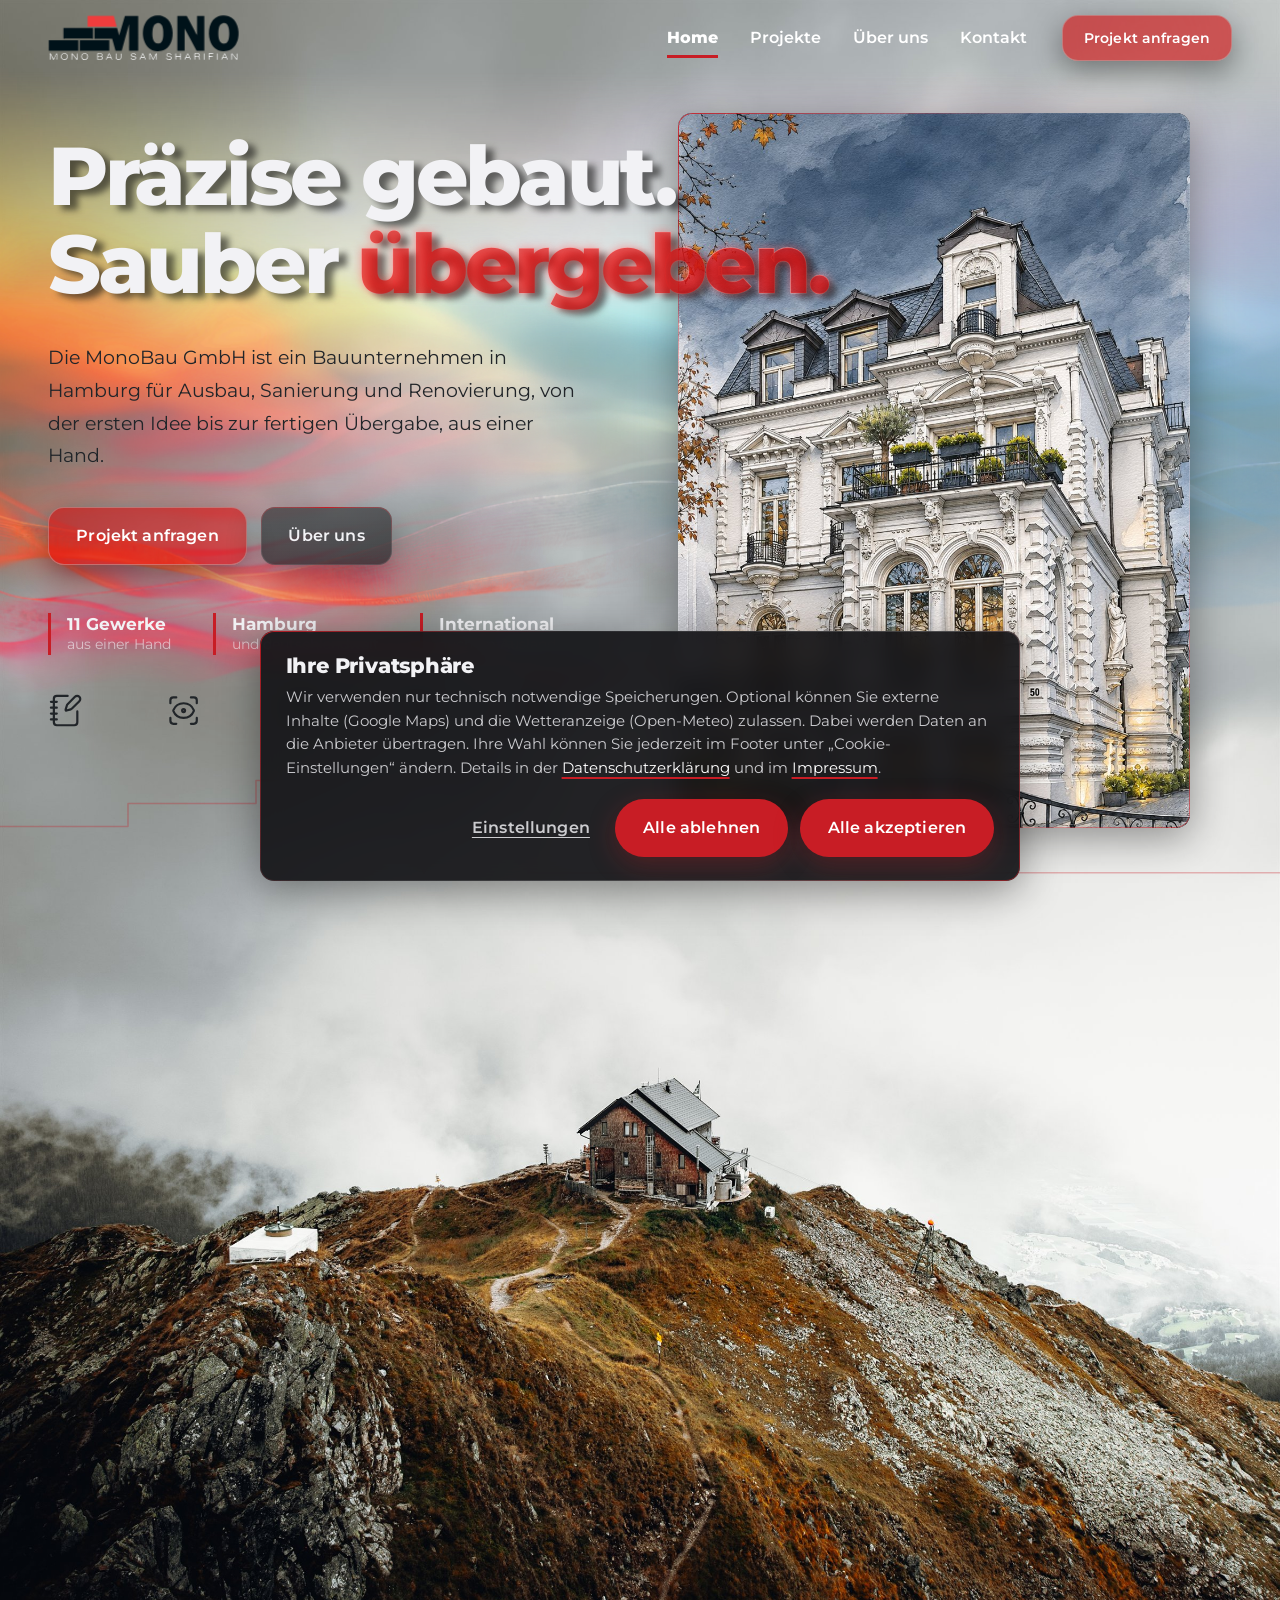
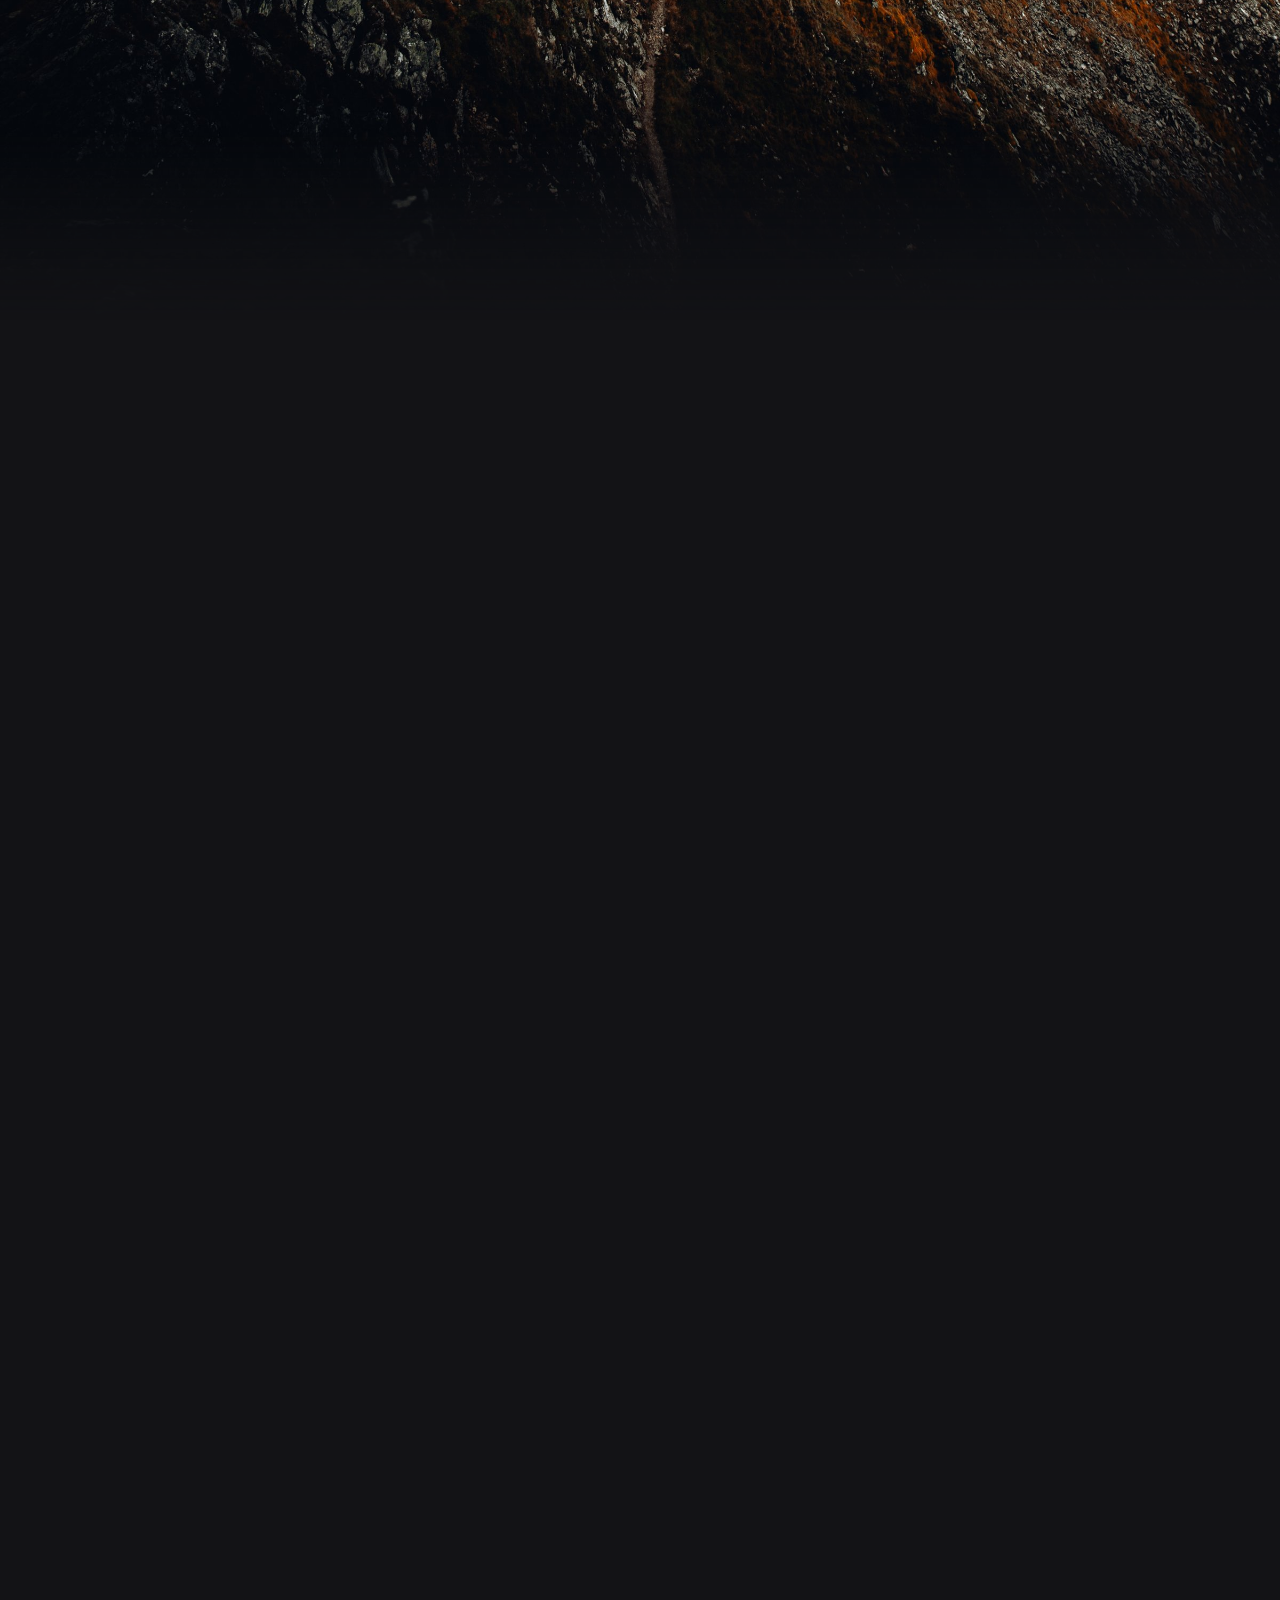
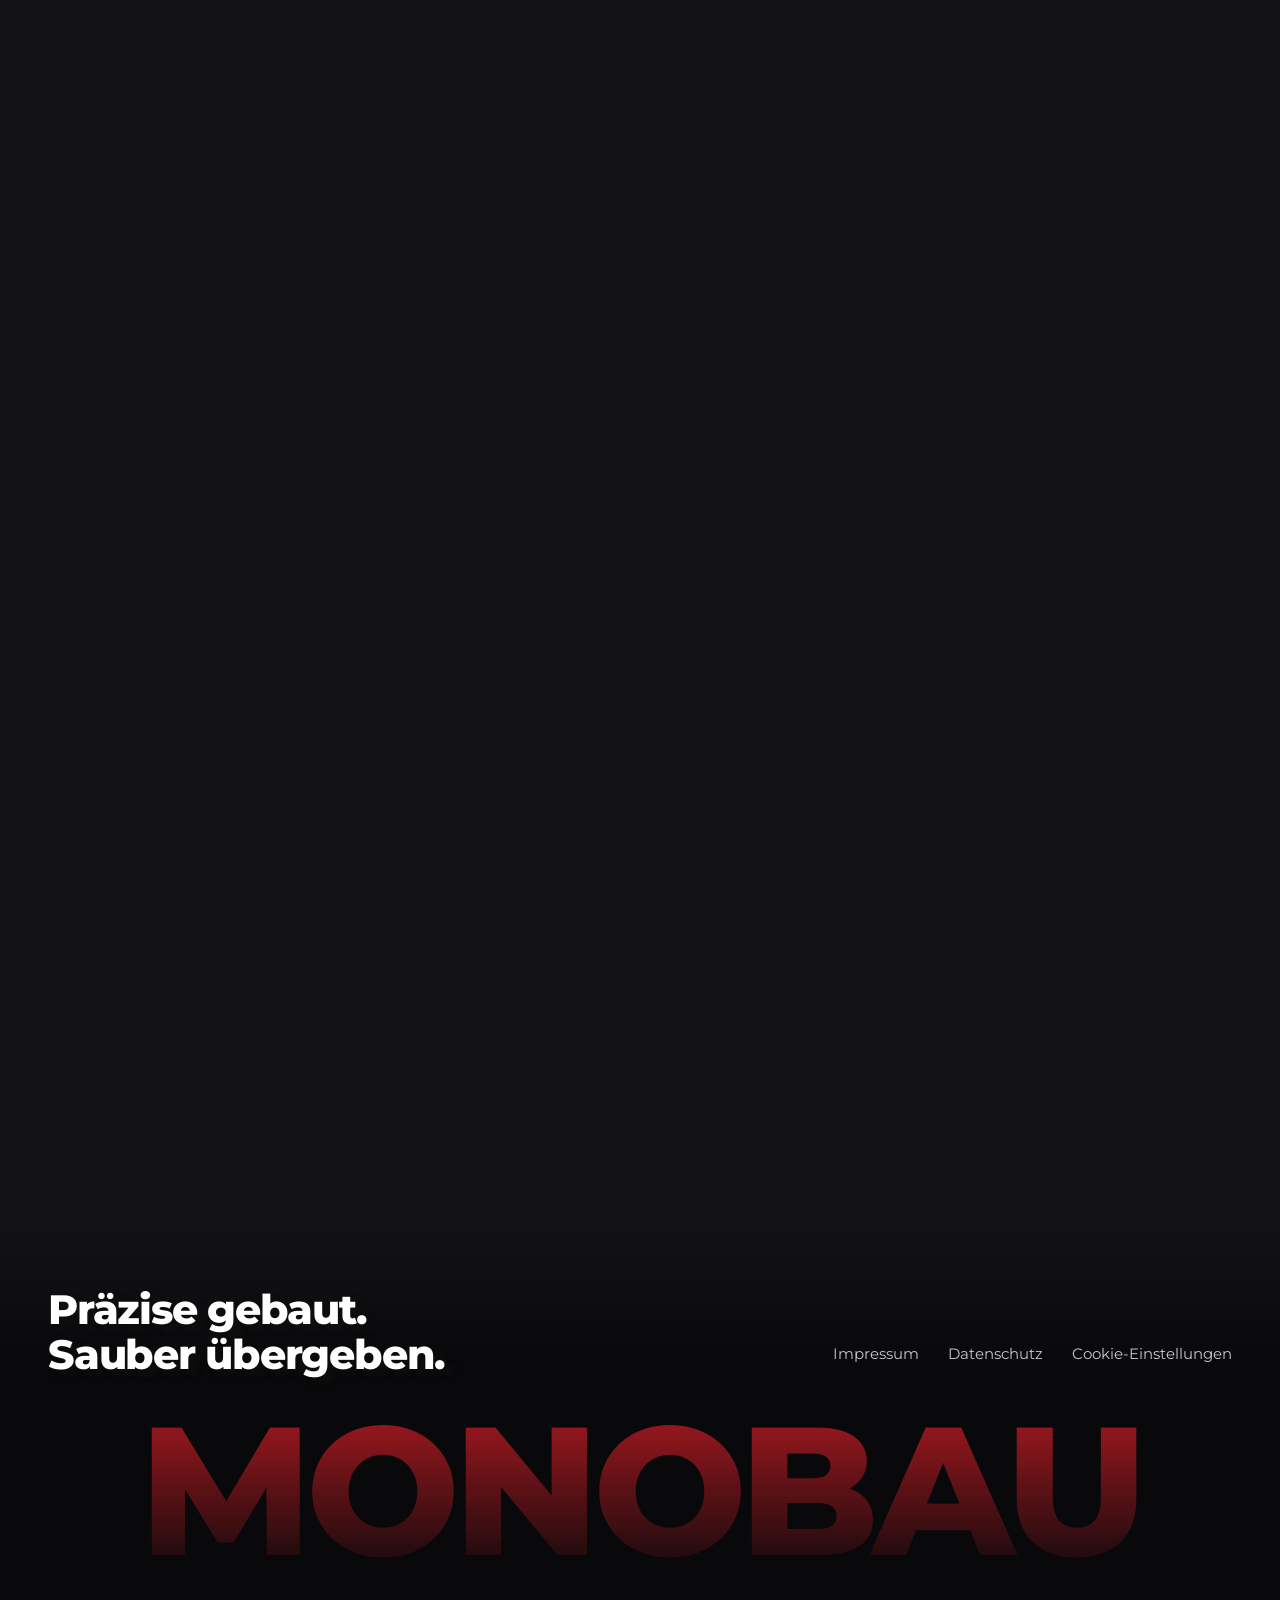
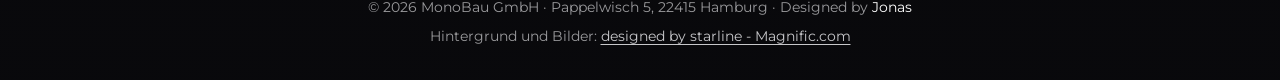
==== commit 6c14b838: "Magnific attribution, lossless image optimization, security hardening - Footer/legal pages/404/form " ====
--- a/index.html
+++ b/index.html
@@ -9,8 +9,8 @@
   <meta name="color-scheme" content="dark">
   <meta name="theme-color" content="#131316">
 
-  <title>MonoBau GmbH Hamburg – Ausbau, Sanierung &amp; Renovierung</title>
-  <meta name="description" content="MonoBau GmbH aus Hamburg: Ausbau, Sanierung und Renovierung aus einer Hand – von der ersten Idee bis zur Übergabe. Jetzt Projekt anfragen.">
+  <title>MonoBau GmbH Hamburg: Ausbau, Sanierung &amp; Renovierung</title>
+  <meta name="description" content="MonoBau GmbH aus Hamburg: Ausbau, Sanierung und Renovierung aus einer Hand, von der ersten Idee bis zur Übergabe. Jetzt Projekt anfragen.">
   <link rel="canonical" href="https://www.monobau.eu/">
   <link rel="alternate" hreflang="de" href="https://www.monobau.eu/">
   <link rel="alternate" hreflang="x-default" href="https://www.monobau.eu/">
@@ -21,8 +21,8 @@
   <meta property="og:type" content="website">
   <meta property="og:locale" content="de_DE">
   <meta property="og:site_name" content="MonoBau GmbH">
-  <meta property="og:title" content="MonoBau GmbH Hamburg – Präzise gebaut. Sauber übergeben.">
-  <meta property="og:description" content="Ausbau, Sanierung und Renovierung in Hamburg und deutschlandweit – aus einer Hand.">
+  <meta property="og:title" content="MonoBau GmbH Hamburg: Präzise gebaut. Sauber übergeben.">
+  <meta property="og:description" content="Ausbau, Sanierung und Renovierung in Hamburg und deutschlandweit, aus einer Hand.">
   <meta property="og:url" content="https://www.monobau.eu/">
   <meta property="og:image" content="https://www.monobau.eu/images/og-image.jpg">
   <meta property="og:image:type" content="image/jpeg">
@@ -37,7 +37,7 @@
   <link rel="preload" href="images/background-mountain.jpg" as="image" media="(min-width: 641px)" fetchpriority="high">
   <link rel="preload" href="images/background-mountain-m.jpg" as="image" media="(max-width: 640px)" fetchpriority="high">
   <link rel="preload" href="fonts/montserrat-latin.woff2" as="font" type="font/woff2" crossorigin>
-  <link rel="stylesheet" href="style.css?v=20261167">
+  <link rel="stylesheet" href="style.css?v=20261172">
   <script src="boot.js"></script>
 
   <script type="application/ld+json">
@@ -56,7 +56,7 @@
         "@type": "WebPage",
         "@id": "https://www.monobau.eu/#webpage",
         "url": "https://www.monobau.eu/",
-        "name": "MonoBau GmbH Hamburg – Ausbau, Sanierung & Renovierung",
+        "name": "MonoBau GmbH Hamburg: Ausbau, Sanierung & Renovierung",
         "isPartOf": { "@id": "https://www.monobau.eu/#website" },
         "about": { "@id": "https://www.monobau.eu/#organization" },
         "primaryImageOfPage": { "@id": "https://www.monobau.eu/#primaryimage" },
@@ -114,7 +114,7 @@
   <!-- ============ Kopfzeile ============ -->
   <header class="site-header">
     <div class="header-inner">
-      <a class="brand" href="#top" aria-label="MonoBau – zum Seitenanfang">
+      <a class="brand" href="#top" aria-label="MonoBau, zum Seitenanfang">
         <svg class="brand-mark" viewBox="0 0 900 217" aria-hidden="true">
           <path class="b-ink" fill-rule="evenodd" d="M509.39 2.2C517.64 1.59 526.45 2.07 534.45 4.27C579.18 16.6 591.73 75.01 581.14 114.64C576.15 133.3 565.74 151.99 548.37 161.72C538.25 167.4 526.87 169.36 515.35 169.7C482.51 170.66 460.91 149.8 450.74 120.31C434.59 73.49 452.33 6.46 509.39 2.2ZM818.38 2.2C827.65 1.54 837.71 2.16 846.56 5.19C887.19 19.05 899.46 71.37 891.29 109.22C886.83 129.87 876.48 150.94 857.37 161.7C847.26 167.39 835.87 169.36 824.36 169.7C792.29 170.64 769.3 150.07 759.8 120.63C747.12 81.33 755.37 22.62 799.12 6.25C805.21 3.97 811.89 2.65 818.38 2.2ZM422.82 4.43C422.82 58.69 422.82 112.96 422.82 167.23C408.62 167.23 394.42 167.23 380.22 167.23C379.14 157.37 380.09 146.89 380.09 136.96C380.09 117.06 380.09 97.15 380.09 77.25C380.09 69.32 380.09 61.39 380.09 53.45C380.09 50.8 380.91 46.4 379.4 44.22C368.11 85.22 356.81 126.23 345.52 167.24C335.84 167.24 326.15 167.24 316.47 167.24C311.23 148.36 305.98 129.48 300.74 110.6C273.13 110.6 245.52 110.6 217.92 110.6C217.92 94.11 217.92 77.62 217.92 61.14C253.19 61.14 288.46 61.14 323.73 61.14C326.96 72.84 330.19 84.54 333.42 96.25C342.42 65.64 351.43 35.03 360.44 4.43C381.23 4.43 402.03 4.43 422.82 4.43ZM698.66 93.91C698.66 64.08 698.66 34.26 698.66 4.43C710.02 4.43 721.39 4.43 732.75 4.43C732.75 58.7 732.75 112.96 732.75 167.23C720.66 167.23 708.57 167.23 696.48 167.23C677.79 132.7 659.1 98.16 640.42 63.63C640.42 98.16 640.42 132.7 640.42 167.23C629.03 167.23 617.65 167.23 606.26 167.23C606.26 113.13 606.26 59.03 606.26 4.93C609.39 3.7 613.67 4.41 617.01 4.41C624.54 4.41 632.07 4.41 639.6 4.41C642.16 4.41 648.37 3.27 650.43 4.88C652.13 6.21 653.17 9.75 654.18 11.64C657.17 17.24 660.21 22.83 663.19 28.43C670.98 43.07 678.89 57.64 686.77 72.23C690.53 79.22 693.69 87.78 698.66 93.91ZM510.94 38.06C499.19 39.74 493.98 51.75 491.7 61.91C490.65 66.6 490.17 71.25 489.73 76.04C487.92 96.03 489.27 136.32 518.18 133.94C529.92 132.98 536.1 120.93 538.24 110.76C539.25 105.96 540.01 101.11 540.2 96.21C541.01 76.11 541.94 33.62 510.94 38.06ZM819.64 38.1C808.35 40.02 802.9 51.48 800.74 61.51C799.7 66.35 799.02 71.09 798.77 76.04C797.78 96.04 797.4 136.49 827.19 133.94C838.84 132.94 845.24 120.94 847.2 110.74C848.11 106.05 848.92 101.39 849.13 96.62C849.31 92.86 849.6 89.09 849.56 85.32C849.35 66.54 846.58 33.5 819.64 38.1ZM210.53 61.14C210.53 77.4 210.53 93.66 210.53 109.93C208.08 111.37 203.92 110.59 201.1 110.59C193.57 110.59 186.04 110.59 178.51 110.59C152.96 110.59 127.41 110.59 101.86 110.59C95 110.59 88.14 110.59 81.29 110.59C78.57 110.59 74.72 111.31 72.34 109.93C72.34 93.66 72.34 77.4 72.34 61.14C118.41 61.14 164.47 61.14 210.53 61.14ZM141.88 117.86C141.88 134.32 141.88 150.78 141.88 167.24C95.81 167.24 49.74 167.24 3.67 167.24C3.67 150.78 3.67 134.32 3.67 117.86C49.74 117.86 95.81 117.86 141.88 117.86ZM287.22 117.85C287.22 134.32 287.22 150.78 287.22 167.25C241.17 167.25 195.12 167.25 149.07 167.25C149.07 150.78 149.07 134.32 149.07 117.85C195.12 117.85 241.17 117.85 287.22 117.85Z" />
           <path class="b-red" fill-rule="evenodd" d="M308.65 5.04C313.07 21.36 317.49 37.67 321.91 53.99C276.51 53.99 231.11 53.99 185.71 53.99C185.71 37.55 185.71 21.11 185.71 4.67C192.69 2.98 207.4 4.33 215.22 4.33C235.79 4.33 256.36 4.33 276.94 4.33C284.33 4.33 291.73 4.33 299.13 4.33C301.98 4.33 306.15 3.54 308.65 5.04Z" />
@@ -130,7 +130,7 @@
           <li><a href="#kontakt"><svg xmlns="http://www.w3.org/2000/svg" class="nav-ico" width="24" height="24" viewBox="0 0 24 24" fill="none" aria-hidden="true"><path d="M9 9L13.5 12L18 9" stroke="currentColor" stroke-width="1.5" stroke-linecap="round" stroke-linejoin="round"></path><path d="M3 13.5H5" stroke="currentColor" stroke-width="1.5" stroke-linecap="round" stroke-linejoin="round"></path><path d="M1 10.5H5" stroke="currentColor" stroke-width="1.5" stroke-linecap="round" stroke-linejoin="round"></path><path d="M5 7.5V7C5 5.89543 5.89543 5 7 5H20C21.1046 5 22 5.89543 22 7V17C22 18.1046 21.1046 19 20 19H7C5.89543 19 5 18.1046 5 17V16.5" stroke="currentColor" stroke-width="1.5" stroke-linecap="round"></path></svg><span class="nav-label">Kontakt</span></a></li>
         </ul>
         <a class="btn btn-red-glass glass nav-cta" href="#kontakt">Projekt anfragen</a>
-        <a class="nav-logo" href="#top" aria-label="MonoBau – zum Seitenanfang">
+        <a class="nav-logo" href="#top" aria-label="MonoBau, zum Seitenanfang">
           <svg class="nav-logo-mark" viewBox="0 0 900 217" aria-hidden="true">
           <path class="nl-ink" fill-rule="evenodd" d="M509.39 2.2C517.64 1.59 526.45 2.07 534.45 4.27C579.18 16.6 591.73 75.01 581.14 114.64C576.15 133.3 565.74 151.99 548.37 161.72C538.25 167.4 526.87 169.36 515.35 169.7C482.51 170.66 460.91 149.8 450.74 120.31C434.59 73.49 452.33 6.46 509.39 2.2ZM818.38 2.2C827.65 1.54 837.71 2.16 846.56 5.19C887.19 19.05 899.46 71.37 891.29 109.22C886.83 129.87 876.48 150.94 857.37 161.7C847.26 167.39 835.87 169.36 824.36 169.7C792.29 170.64 769.3 150.07 759.8 120.63C747.12 81.33 755.37 22.62 799.12 6.25C805.21 3.97 811.89 2.65 818.38 2.2ZM422.82 4.43C422.82 58.69 422.82 112.96 422.82 167.23C408.62 167.23 394.42 167.23 380.22 167.23C379.14 157.37 380.09 146.89 380.09 136.96C380.09 117.06 380.09 97.15 380.09 77.25C380.09 69.32 380.09 61.39 380.09 53.45C380.09 50.8 380.91 46.4 379.4 44.22C368.11 85.22 356.81 126.23 345.52 167.24C335.84 167.24 326.15 167.24 316.47 167.24C311.23 148.36 305.98 129.48 300.74 110.6C273.13 110.6 245.52 110.6 217.92 110.6C217.92 94.11 217.92 77.62 217.92 61.14C253.19 61.14 288.46 61.14 323.73 61.14C326.96 72.84 330.19 84.54 333.42 96.25C342.42 65.64 351.43 35.03 360.44 4.43C381.23 4.43 402.03 4.43 422.82 4.43ZM698.66 93.91C698.66 64.08 698.66 34.26 698.66 4.43C710.02 4.43 721.39 4.43 732.75 4.43C732.75 58.7 732.75 112.96 732.75 167.23C720.66 167.23 708.57 167.23 696.48 167.23C677.79 132.7 659.1 98.16 640.42 63.63C640.42 98.16 640.42 132.7 640.42 167.23C629.03 167.23 617.65 167.23 606.26 167.23C606.26 113.13 606.26 59.03 606.26 4.93C609.39 3.7 613.67 4.41 617.01 4.41C624.54 4.41 632.07 4.41 639.6 4.41C642.16 4.41 648.37 3.27 650.43 4.88C652.13 6.21 653.17 9.75 654.18 11.64C657.17 17.24 660.21 22.83 663.19 28.43C670.98 43.07 678.89 57.64 686.77 72.23C690.53 79.22 693.69 87.78 698.66 93.91ZM510.94 38.06C499.19 39.74 493.98 51.75 491.7 61.91C490.65 66.6 490.17 71.25 489.73 76.04C487.92 96.03 489.27 136.32 518.18 133.94C529.92 132.98 536.1 120.93 538.24 110.76C539.25 105.96 540.01 101.11 540.2 96.21C541.01 76.11 541.94 33.62 510.94 38.06ZM819.64 38.1C808.35 40.02 802.9 51.48 800.74 61.51C799.7 66.35 799.02 71.09 798.77 76.04C797.78 96.04 797.4 136.49 827.19 133.94C838.84 132.94 845.24 120.94 847.2 110.74C848.11 106.05 848.92 101.39 849.13 96.62C849.31 92.86 849.6 89.09 849.56 85.32C849.35 66.54 846.58 33.5 819.64 38.1ZM210.53 61.14C210.53 77.4 210.53 93.66 210.53 109.93C208.08 111.37 203.92 110.59 201.1 110.59C193.57 110.59 186.04 110.59 178.51 110.59C152.96 110.59 127.41 110.59 101.86 110.59C95 110.59 88.14 110.59 81.29 110.59C78.57 110.59 74.72 111.31 72.34 109.93C72.34 93.66 72.34 77.4 72.34 61.14C118.41 61.14 164.47 61.14 210.53 61.14ZM141.88 117.86C141.88 134.32 141.88 150.78 141.88 167.24C95.81 167.24 49.74 167.24 3.67 167.24C3.67 150.78 3.67 134.32 3.67 117.86C49.74 117.86 95.81 117.86 141.88 117.86ZM287.22 117.85C287.22 134.32 287.22 150.78 287.22 167.25C241.17 167.25 195.12 167.25 149.07 167.25C149.07 150.78 149.07 134.32 149.07 117.85C195.12 117.85 241.17 117.85 287.22 117.85Z" />
           <path class="nl-red" fill-rule="evenodd" d="M308.65 5.04C313.07 21.36 317.49 37.67 321.91 53.99C276.51 53.99 231.11 53.99 185.71 53.99C185.71 37.55 185.71 21.11 185.71 4.67C192.69 2.98 207.4 4.33 215.22 4.33C235.79 4.33 256.36 4.33 276.94 4.33C284.33 4.33 291.73 4.33 299.13 4.33C301.98 4.33 306.15 3.54 308.65 5.04Z" />
@@ -157,7 +157,7 @@
           </h1>
           <div class="hero-sub">
           <p class="hero-lead">
-            Die MonoBau GmbH ist ein Bauunternehmen in Hamburg für Ausbau, Sanierung und Renovierung –
+            Die MonoBau GmbH ist ein Bauunternehmen in Hamburg für Ausbau, Sanierung und Renovierung,
             von der ersten Idee bis zur fertigen Übergabe, aus einer Hand.
           </p>
           <div class="hero-actions">
@@ -203,7 +203,7 @@
     <!-- ============ Ablauf: Schritte erscheinen nacheinander ============ -->
     <section class="section ablauf" id="ablauf" aria-labelledby="ablauf-title">
       <div class="container">
-        <h2 id="ablauf-title" class="sr-only">Unser Ablauf – vom ersten Stein bis zur Übergabe</h2>
+        <h2 id="ablauf-title" class="sr-only">Unser Ablauf: vom ersten Stein bis zur Übergabe</h2>
         <div class="flow reveal" id="flow" role="group" aria-labelledby="ablauf-title">
           <ol class="flow-list" id="flow-list">
           <li class="flow-card glass"><h3>Planung und Gestaltung</h3><p>Individuelle Konzepte, exakt abgestimmt auf Ihre Wünsche.</p></li>
@@ -219,7 +219,7 @@
           <li class="flow-card glass"><h3>Fassadengestaltung</h3><p>Eine Außenhülle, die zum Gebäude und zu Ihren Vorstellungen passt.</p></li>
           <li class="flow-card glass"><h3>Überwachung und Durchführung</h3><p>Sorgfältige Baubegleitung von Anfang bis Ende.</p></li>
           <li class="flow-card glass"><h3>Qualitätskontrolle</h3><p>Strenge Prüfung für höchste Ausführungsqualität.</p></li>
-          <li class="flow-card glass"><h3>Übergabe und Nachbetreuung</h3><p>Gemeinsame Abnahme – und ein Ansprechpartner, auch danach.</p></li>
+          <li class="flow-card glass"><h3>Übergabe und Nachbetreuung</h3><p>Gemeinsame Abnahme und ein Ansprechpartner, auch danach.</p></li>
           </ol>
         </div>
       </div>
@@ -231,7 +231,7 @@
           <h2 id="projekte-title" class="reveal">Zuhause in Hamburg.<br>Unterwegs überall.</h2>
           <div class="scope reveal glass">
             <h3>Projekte deutschlandweit</h3>
-            <p>Wir realisieren Bau- und Sanierungsprojekte in ganz Deutschland – zuverlässig, termingerecht und mit der gewohnten MonoBau-Qualität.</p>
+            <p>Wir realisieren Bau- und Sanierungsprojekte in ganz Deutschland, zuverlässig, termingerecht und mit der gewohnten MonoBau-Qualität.</p>
           </div>
           <div class="scope reveal glass">
             <h3>Projekte im Ausland</h3>
@@ -443,7 +443,7 @@
                 title="Standort MonoBau GmbH, Pappelwisch 5, Hamburg" loading="lazy" referrerpolicy="no-referrer-when-downgrade"></iframe>
               <a class="map-label glass" id="map-label" hidden target="_blank" rel="noopener"
                 href="https://www.google.com/maps/search/?api=1&amp;query=Pappelwisch+5%2C+22415+Hamburg"
-                aria-label="MonoBau GmbH, Pappelwisch 5, 22415 Hamburg – in Google Maps öffnen (neuer Tab)">
+                aria-label="MonoBau GmbH, Pappelwisch 5, 22415 Hamburg, in Google Maps öffnen (neuer Tab)">
                 <strong>MonoBau GmbH</strong>
                 <span>Pappelwisch 5, 22415 Hamburg</span>
                 <svg viewBox="0 0 24 24" aria-hidden="true"><path d="M7 17 17 7M8 7h9v9" /></svg>
@@ -474,6 +474,7 @@
       </div>
       <div class="footer-word" aria-hidden="true">MONOBAU</div>
       <p class="footer-meta">© <span id="year">2026</span> MonoBau GmbH · Pappelwisch 5, 22415 Hamburg · Designed by <a class="credit" href="https://bitbins.de" target="_blank" rel="noopener">Jonas</a></p>
+      <p class="footer-meta footer-credits">Hintergrund und Bilder: <a href="https://www.magnific.com" target="_blank" rel="noopener" lang="en">designed by starline - Magnific.com</a></p>
     </div>
   </footer>
 
@@ -483,7 +484,7 @@
       <h2 id="cookie-title">Ihre Privatsphäre</h2>
       <p id="cookie-text">
         Wir verwenden nur technisch notwendige Speicherungen. Optional können Sie externe Inhalte
-        (Google Maps) und die Wetteranzeige (Open-Meteo) zulassen – dabei werden Daten an die Anbieter übertragen. Ihre Wahl können Sie jederzeit im
+        (Google Maps) und die Wetteranzeige (Open-Meteo) zulassen. Dabei werden Daten an die Anbieter übertragen. Ihre Wahl können Sie jederzeit im
         Footer unter „Cookie-Einstellungen“ ändern. Details in der
         <a href="datenschutz.html">Datenschutzerklärung</a> und im <a href="impressum.html">Impressum</a>.
       </p>
@@ -517,7 +518,7 @@
     </div>
   </div>
 
-  <script src="script.js?v=20261167" defer></script>
+  <script src="script.js?v=20261172" defer></script>
 </body>
 
 </html>
--- a/style.css
+++ b/style.css
@@ -307,17 +307,6 @@
   transform: translateY(-2px);
 }
 
-.btn-outline {
-  border-color: rgba(255, 255, 255, 0.4);
-  color: #fff;
-}
-
-.btn-outline:hover {
-  border-color: var(--red-2);
-  background: rgba(200, 29, 37, 0.12);
-  transform: translateY(-2px);
-}
-
 /* Rotes Glassmorphism (Werte vom Kunden vorgegeben) */
 .btn-red-glass {
   color: #fff;
@@ -613,7 +602,13 @@
   mask-image: linear-gradient(to bottom, transparent 0%, #000 30%, #000 70%, transparent 100%);
 }
 
-/* Handy: kleinere Fassung des Bildes */
+/* Tablets und kleine Laptops: mittlere Fassung (1280 px), Handys: kleine Fassung (960 px) */
+@media (max-width: 1280px) {
+  .hero::before {
+    background-image: url('images/band-abstract-t.png');
+  }
+}
+
 @media (max-width: 640px) {
   .hero::before {
     background-image: url('images/band-abstract-m.png');
@@ -722,7 +717,7 @@
 .hero-lead {
   font-size: clamp(1.05rem, 1.5vw, 1.25rem);
   max-width: 34rem;
-  color: var(--ink);
+  color: #212529;   /* wie die Icons darunter, Desktop und Handy */
   margin-bottom: 2.2rem;
 }
 
@@ -1995,6 +1990,42 @@
 .legal-footer a {
   margin-inline: 0.8rem;
   color: var(--ink-2);
+}
+
+/* Bildnachweis (Magnific-Lizenz) */
+.legal-credit {
+  max-width: 820px;
+  margin: 0.8rem auto 0;
+  text-align: center;
+  font-size: 0.85rem;
+  color: var(--ink-3);
+}
+
+.legal-credit a {
+  color: #fff;
+  text-decoration: none;
+  transition: color 0.25s;
+}
+
+.legal-credit a:hover,
+.legal-credit a:focus-visible {
+  color: var(--red);
+}
+
+.footer-credits {
+  margin-top: 0.35rem;
+}
+
+.footer-credits a {
+  color: var(--ink-2);
+  text-decoration: underline;
+  text-underline-offset: 3px;
+  transition: color 0.25s;
+}
+
+.footer-credits a:hover,
+.footer-credits a:focus-visible {
+  color: var(--red);
 }
 
 /* ==========================================================================
